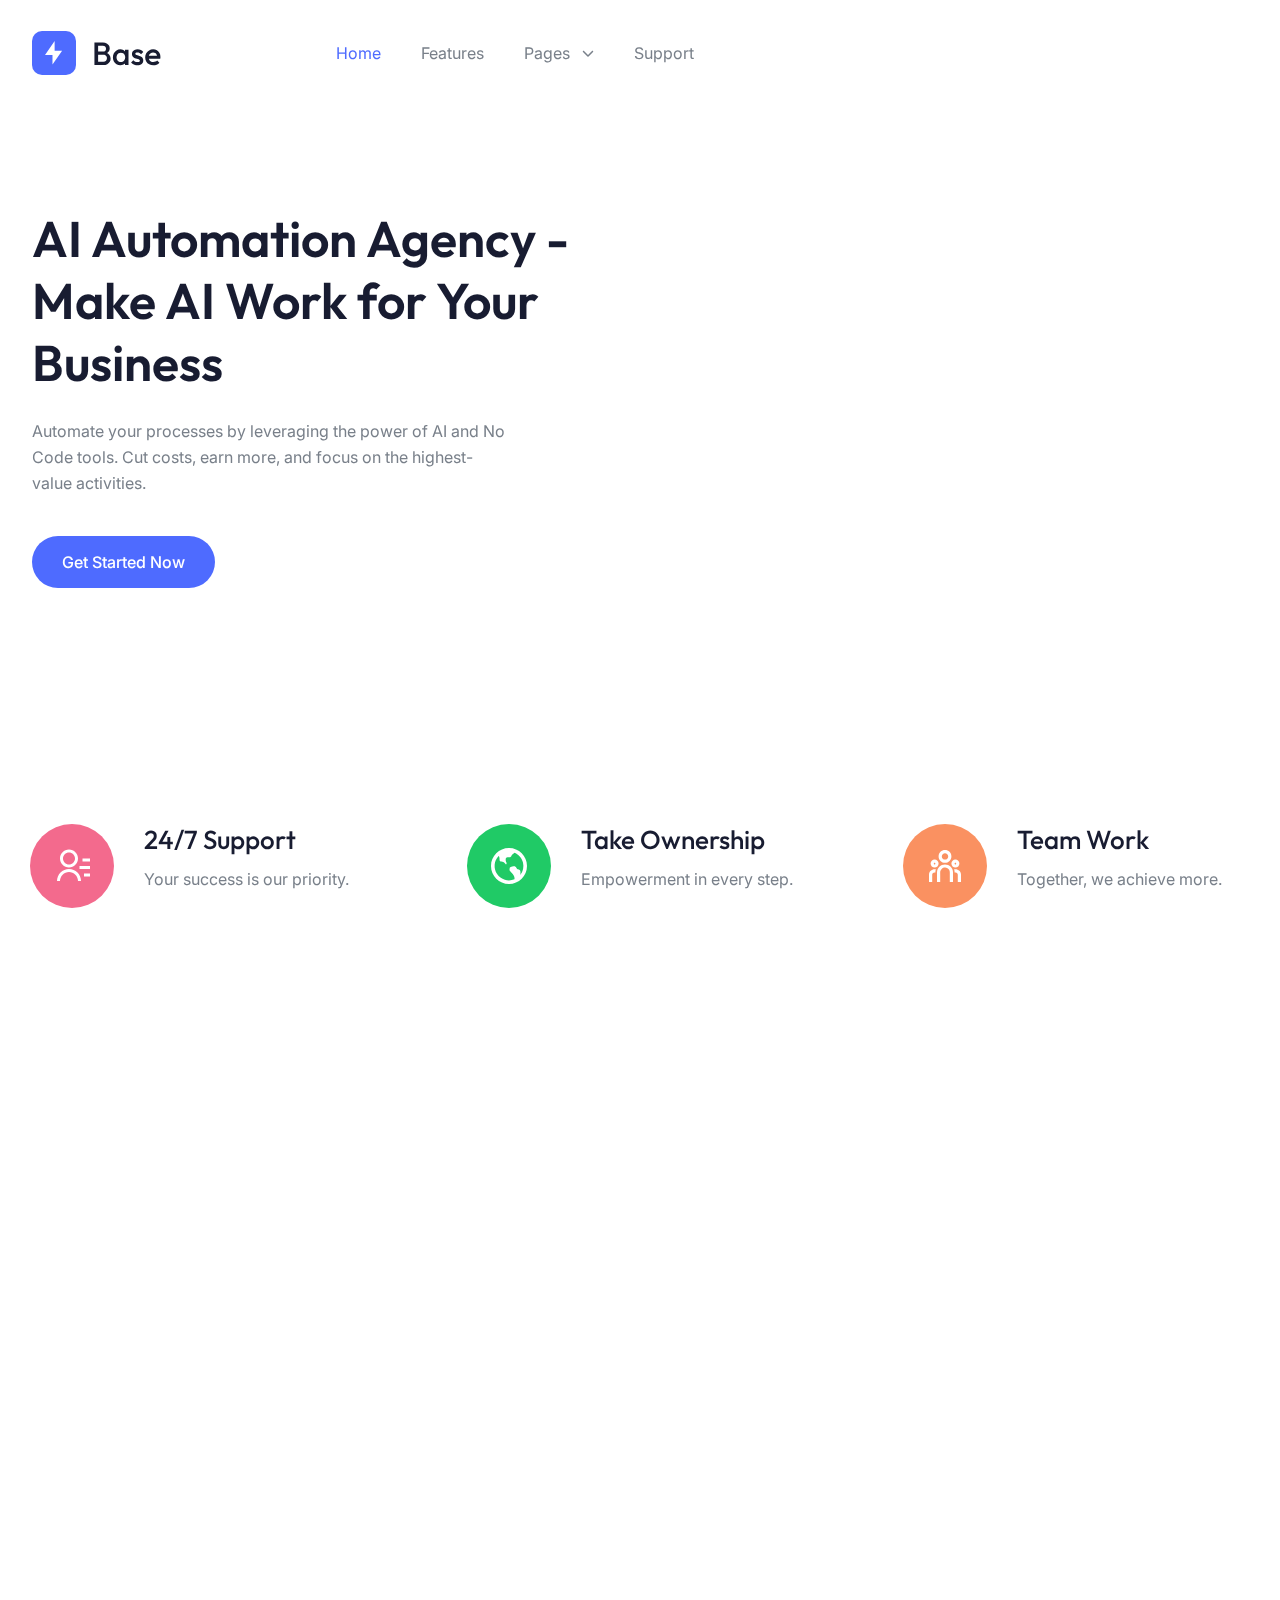
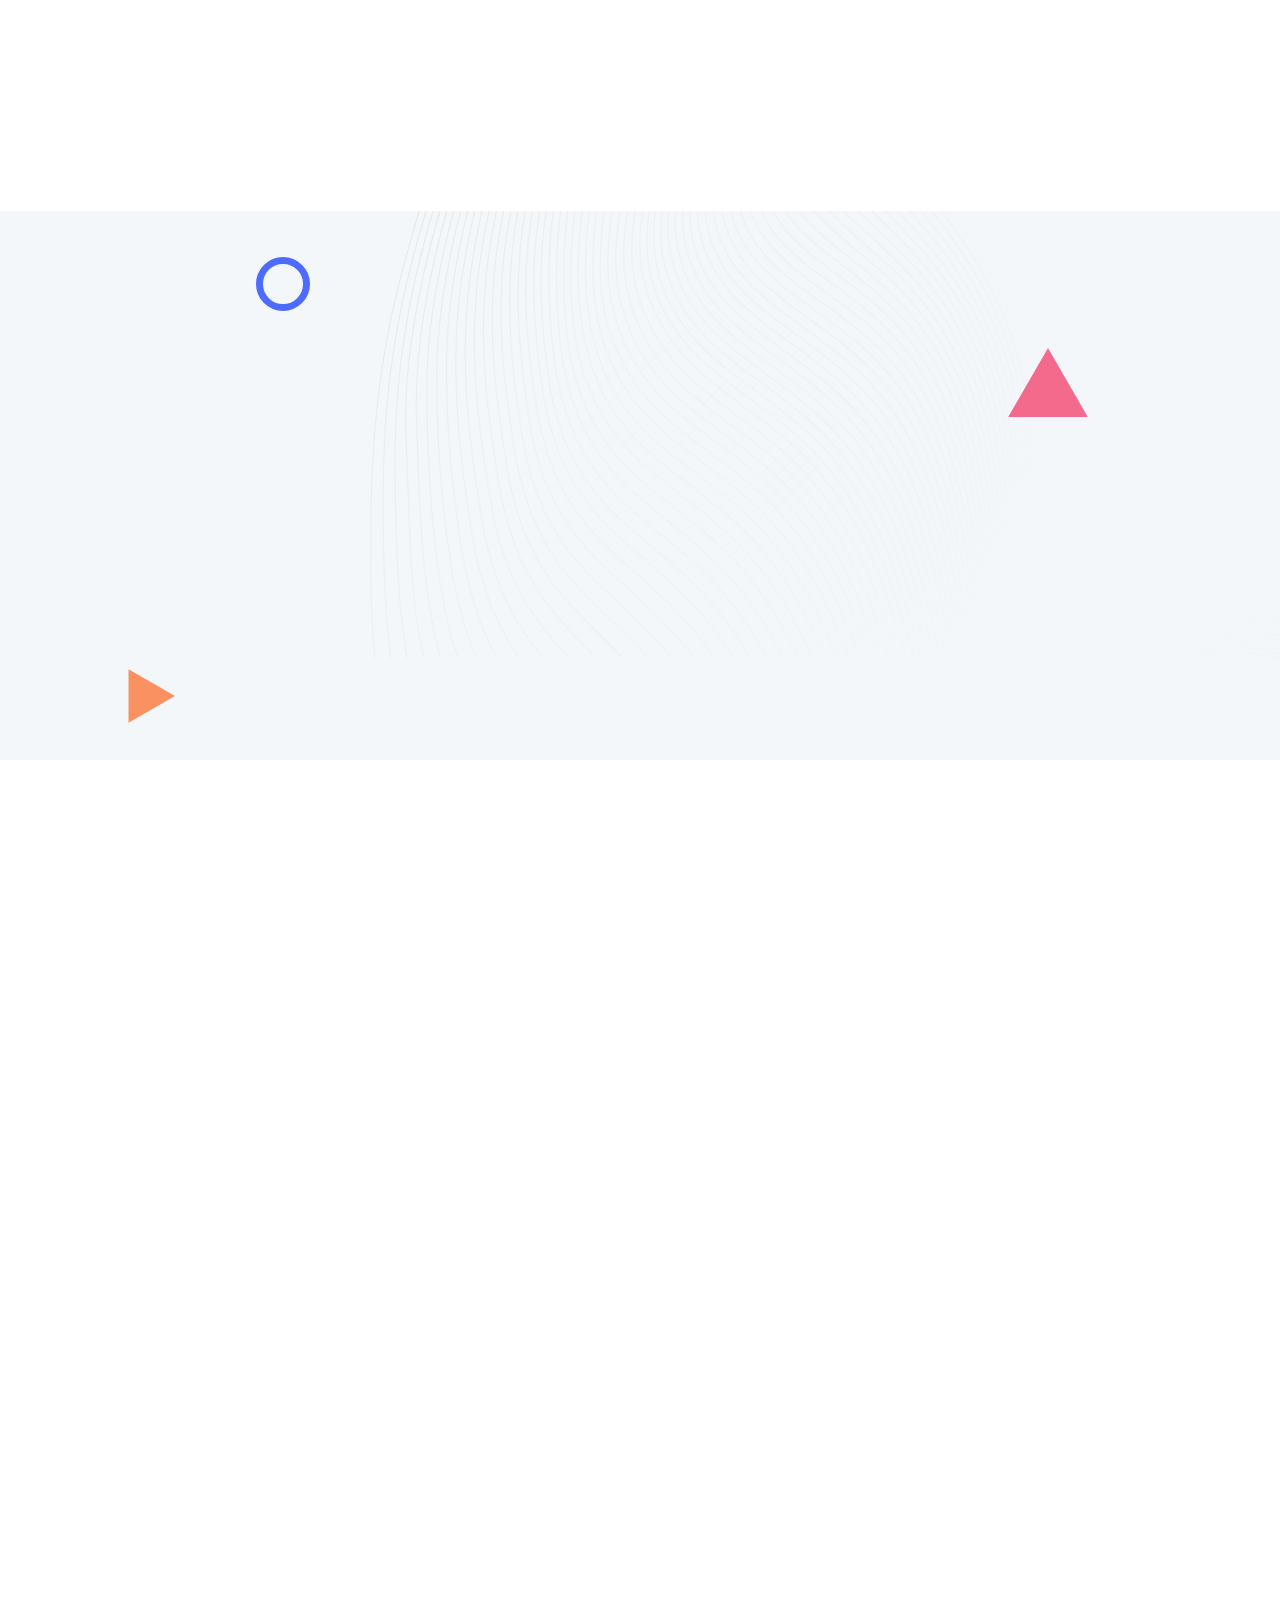
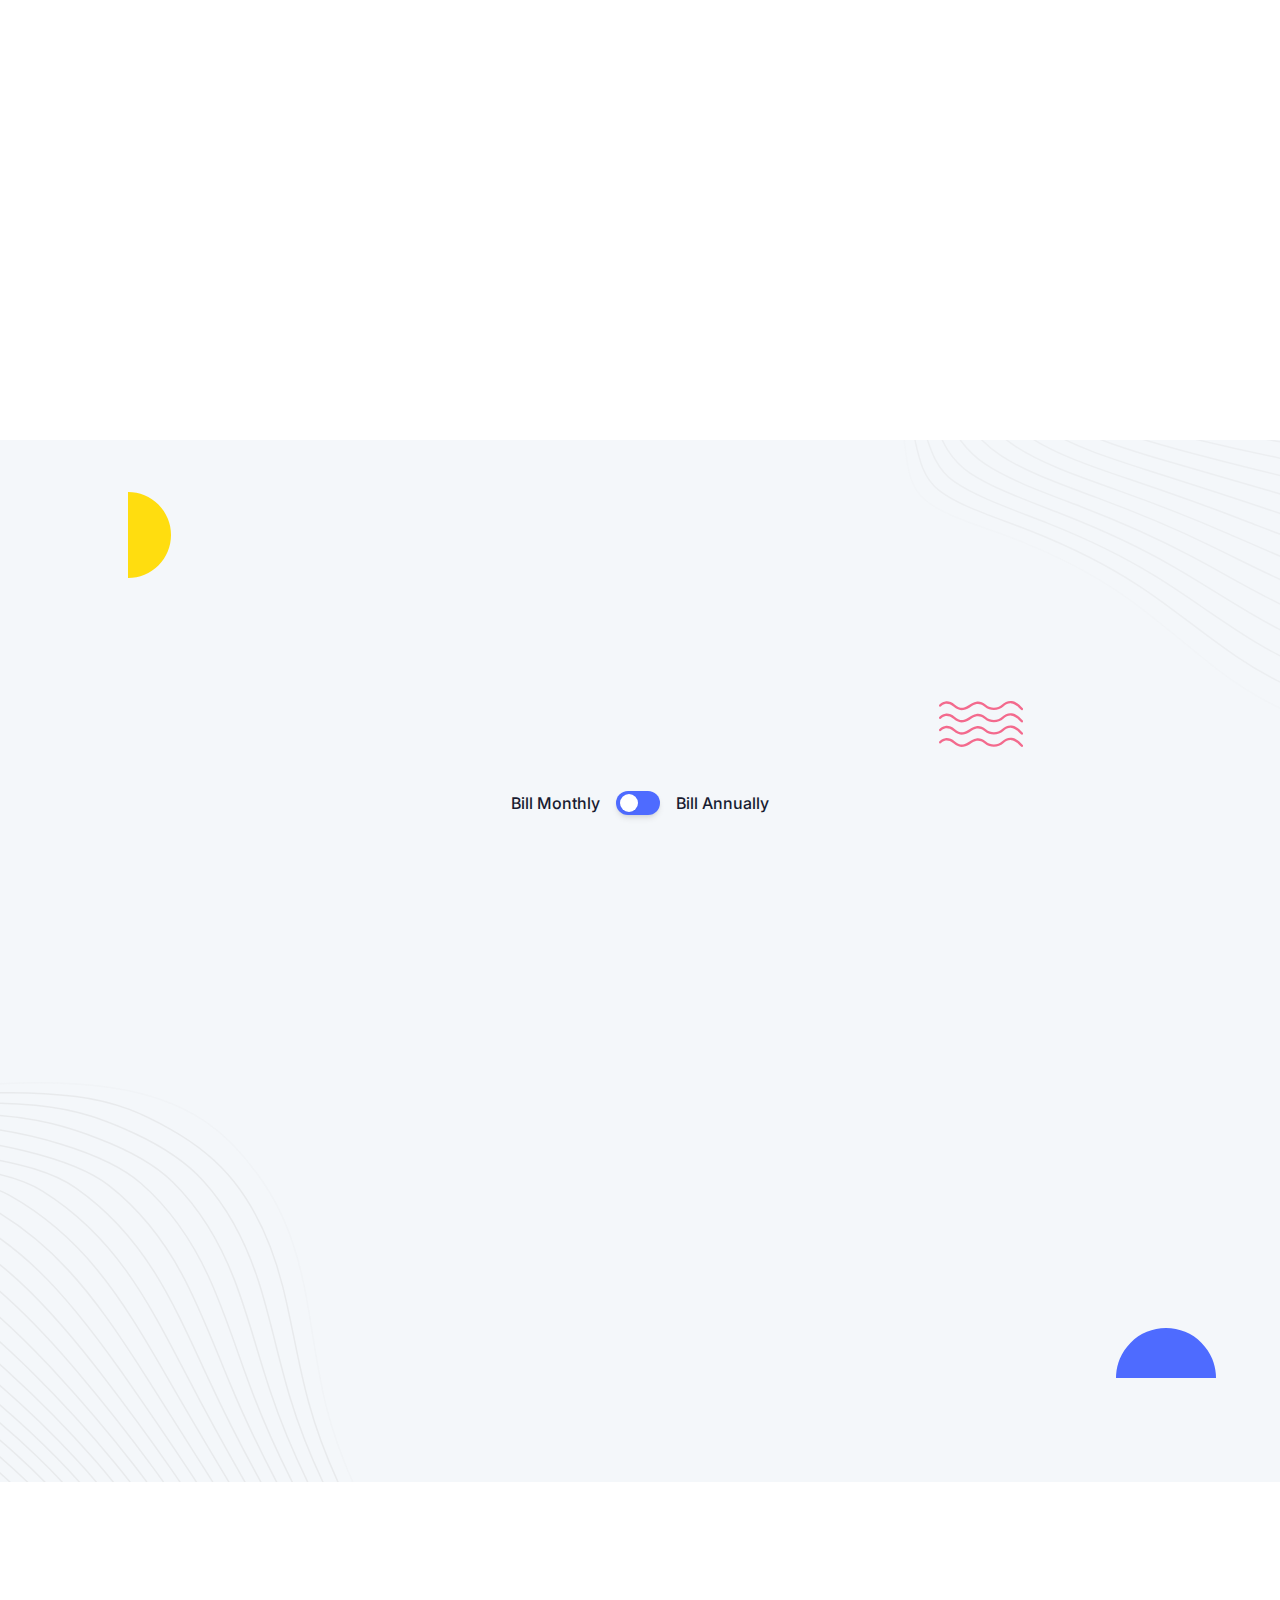
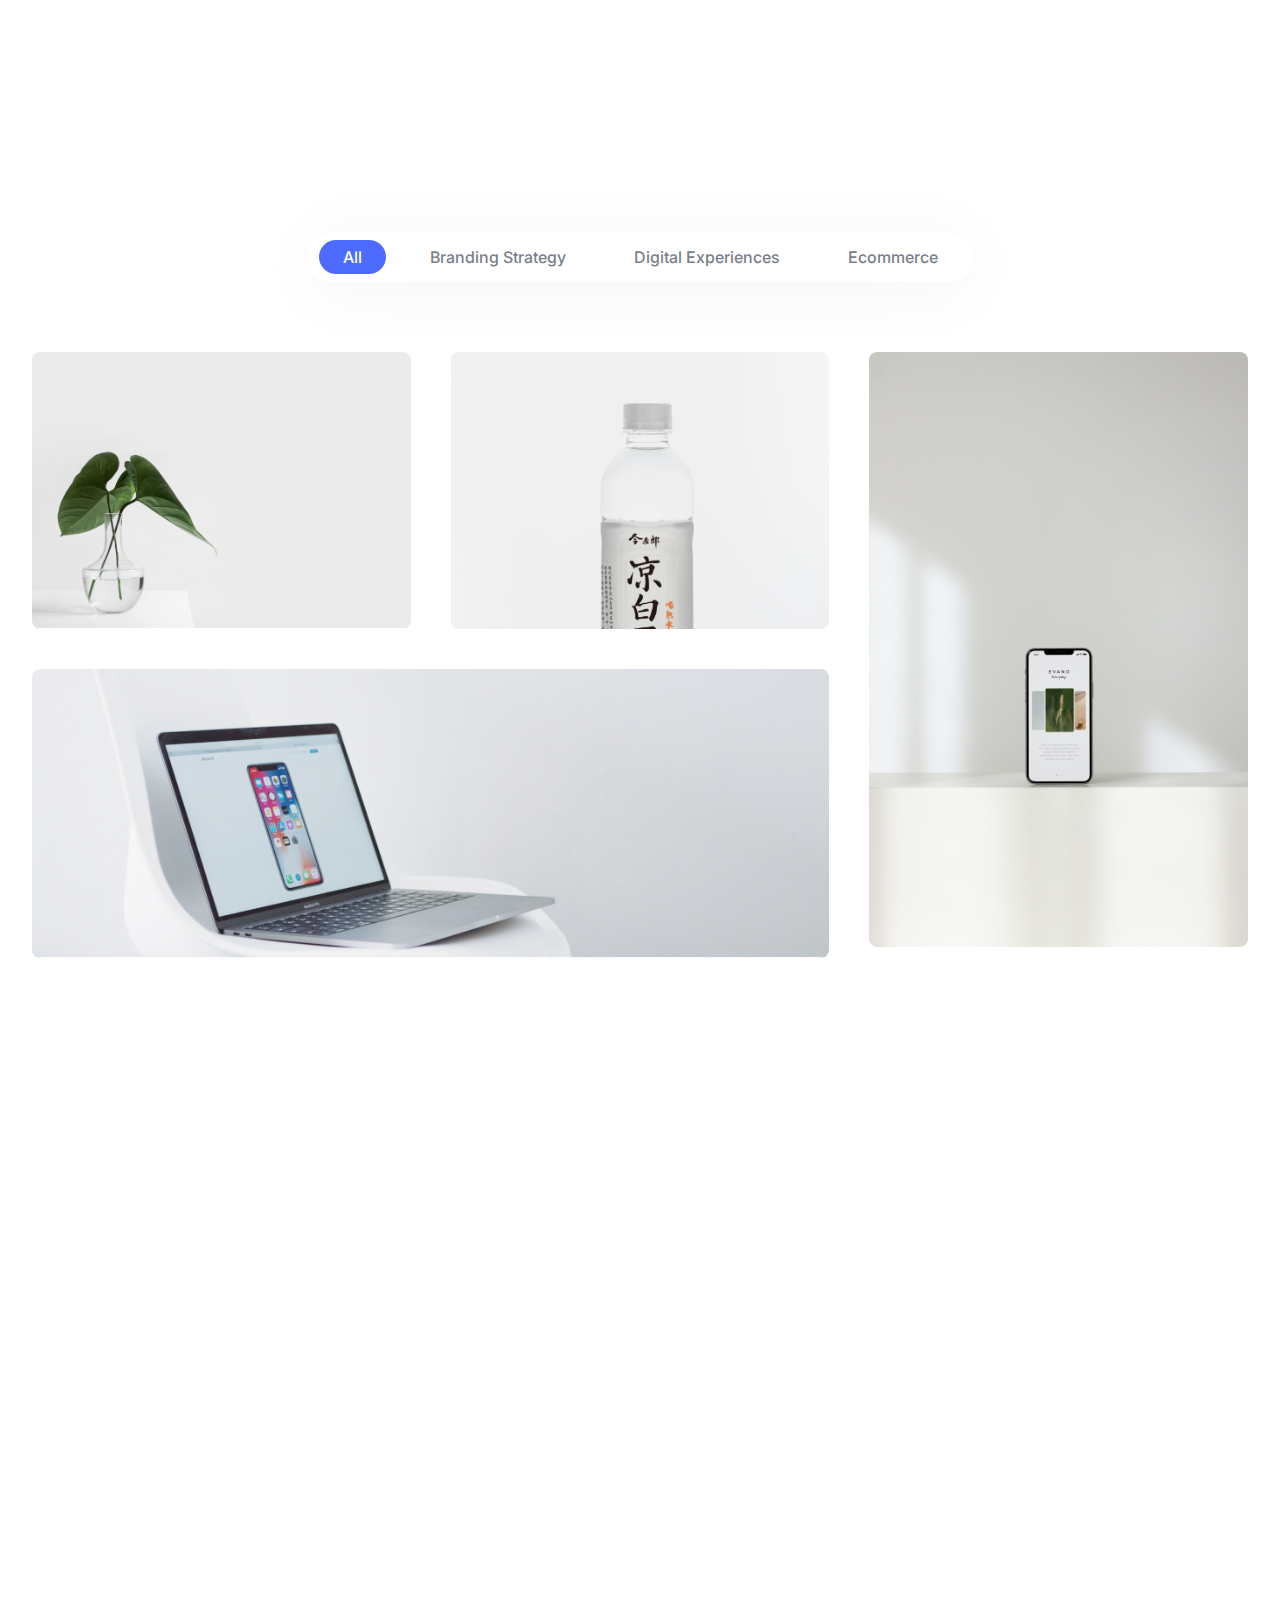
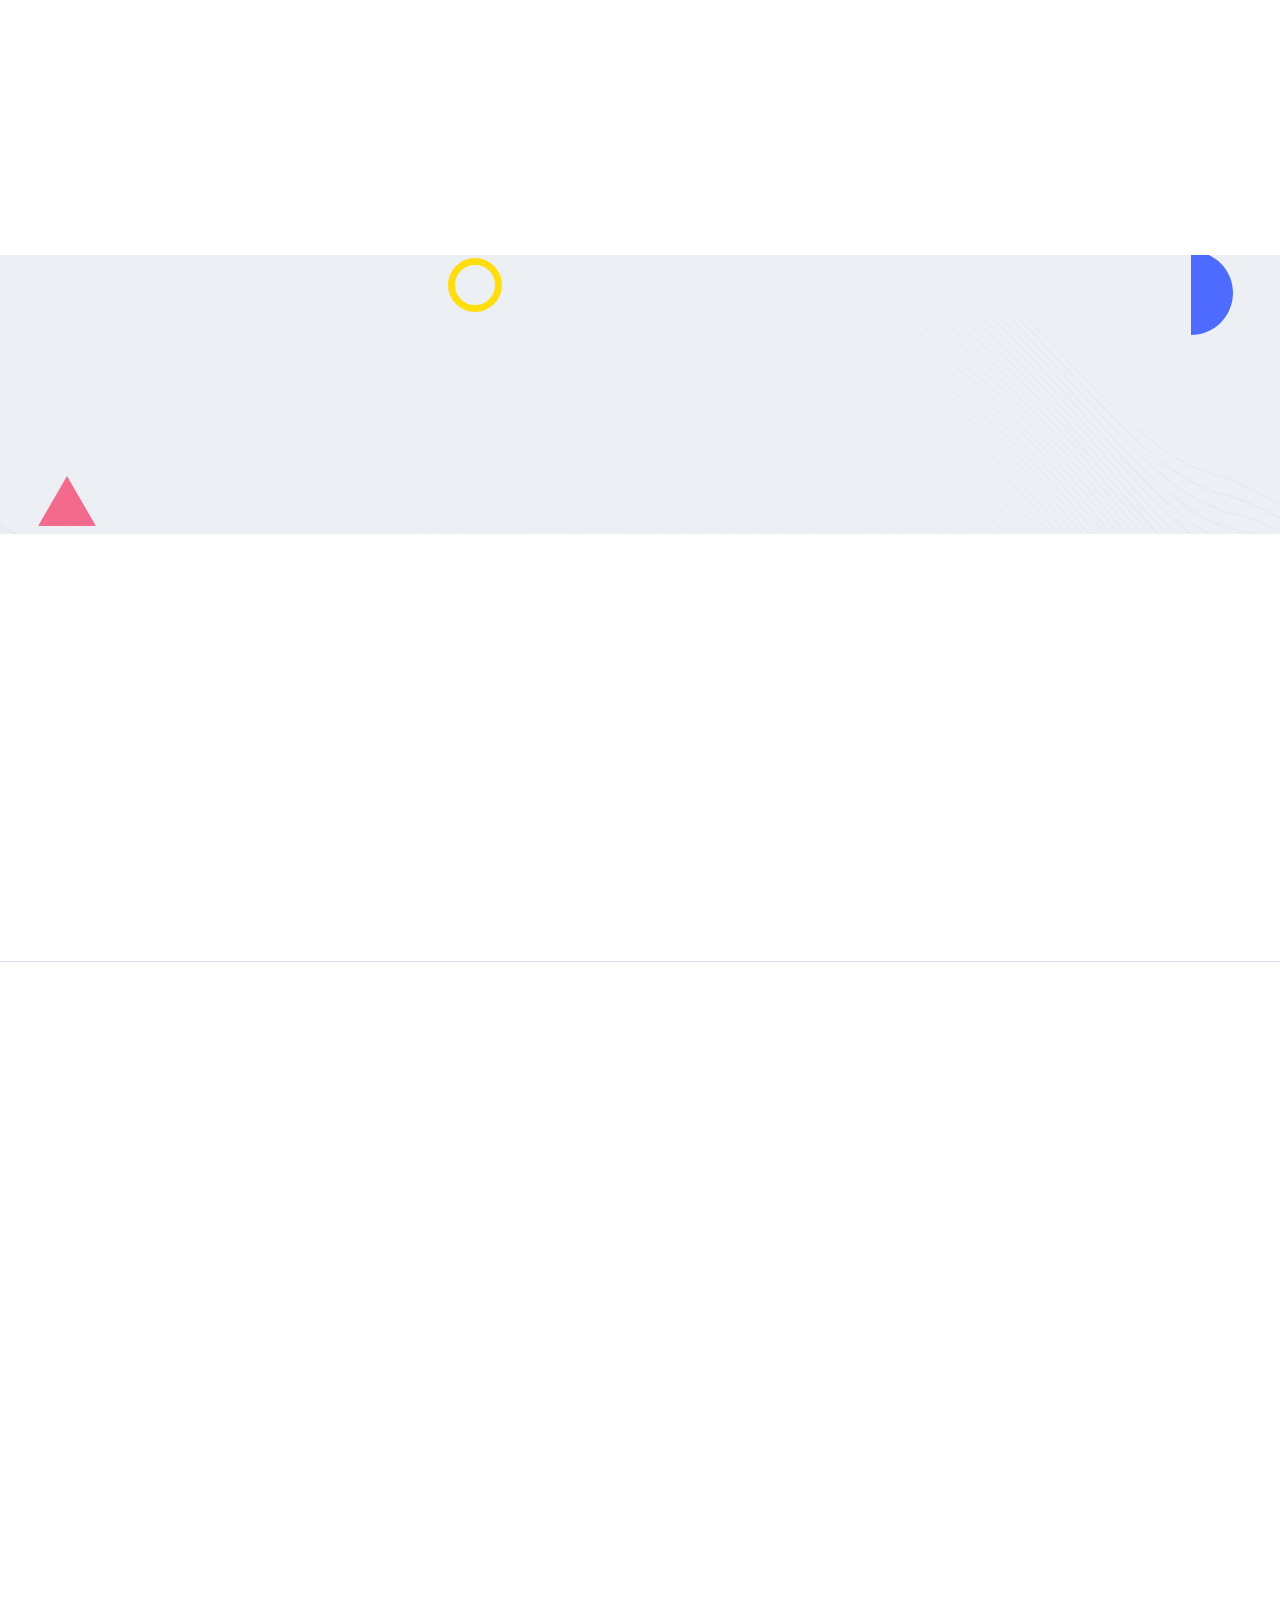
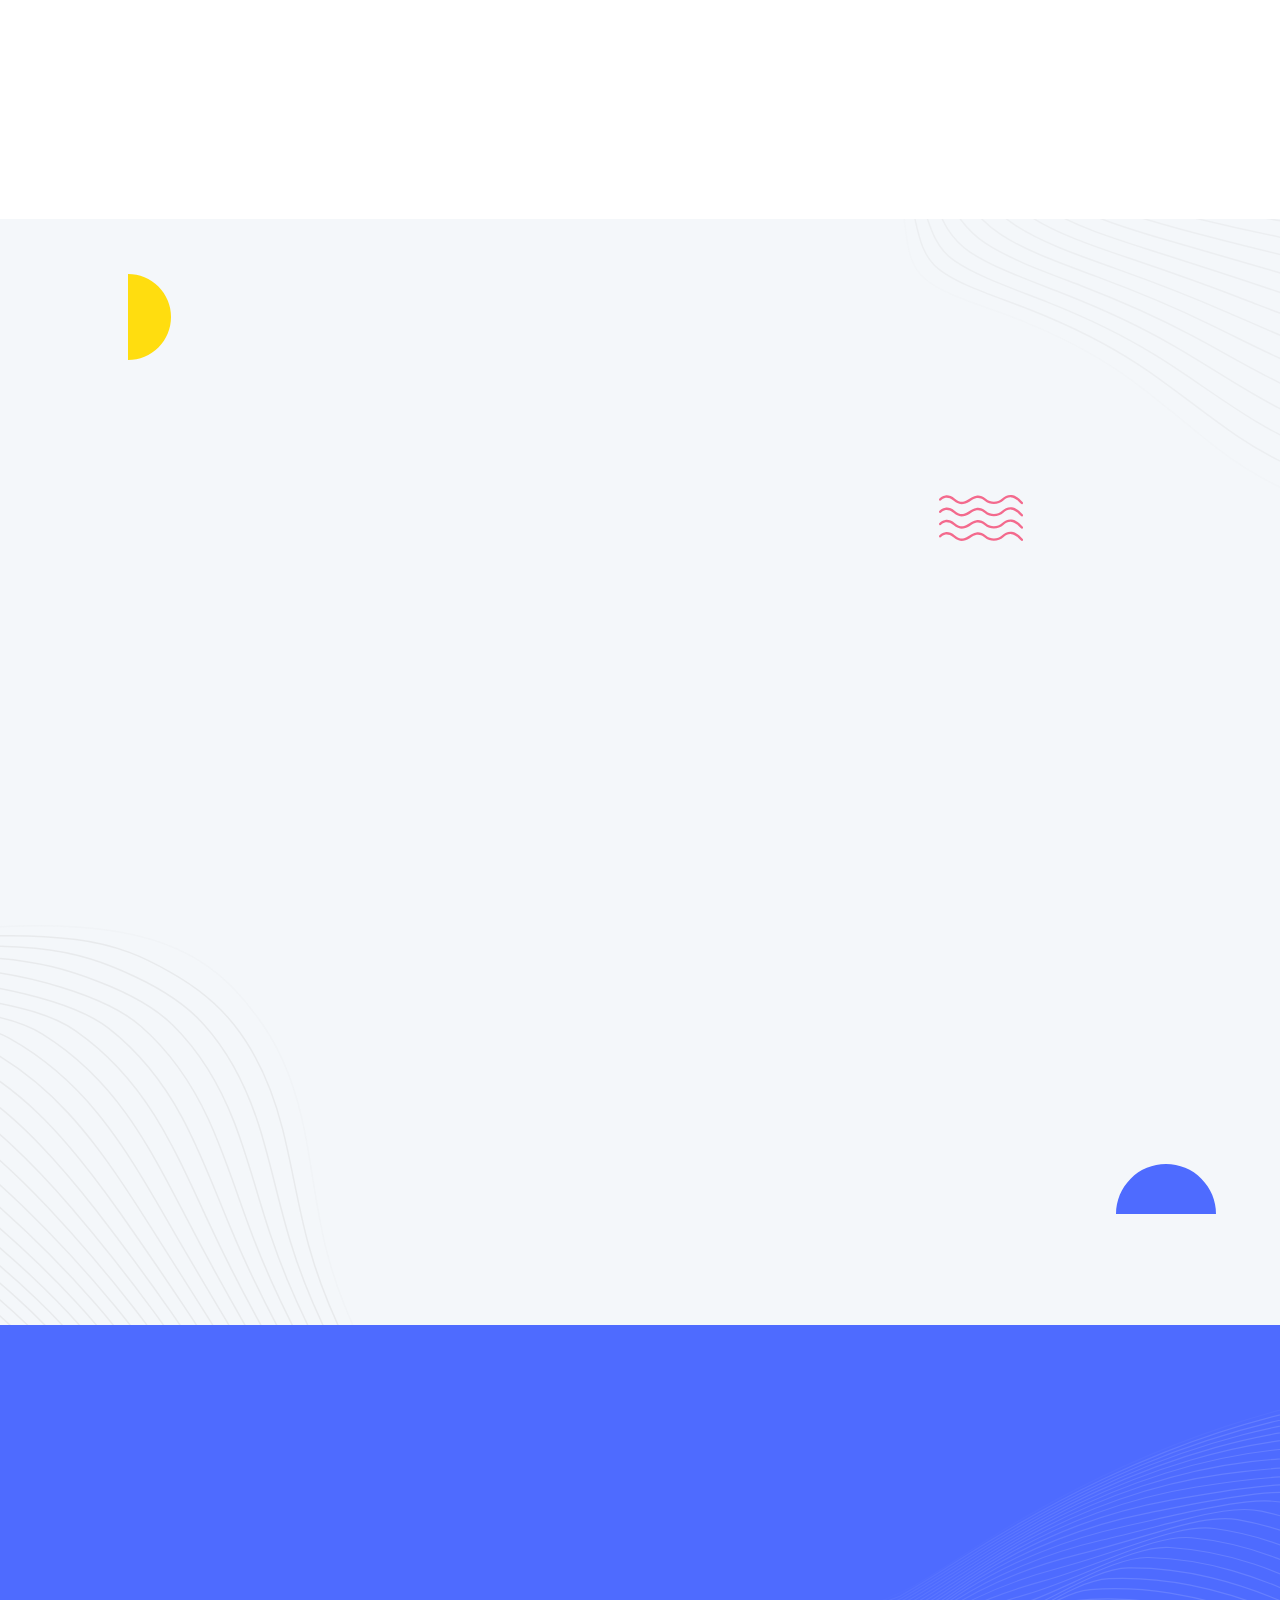
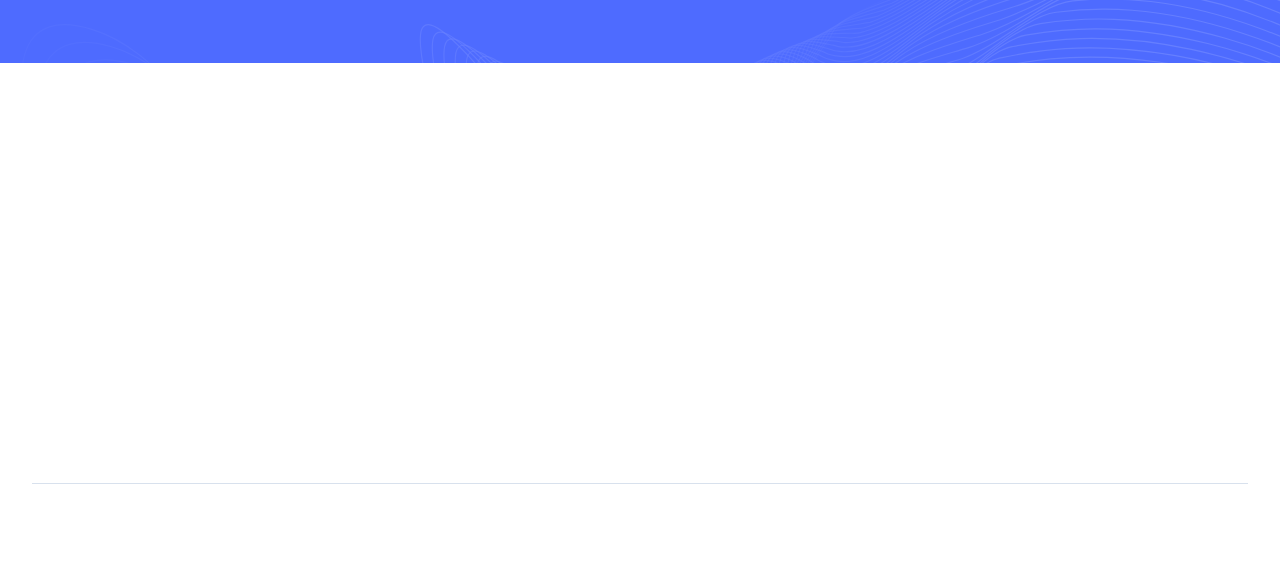
==== index.html @ 7300e6d7 "first commit" ====
<!DOCTYPE html>
<html lang="en">
  <head>
    <meta charset="UTF-8" />
    <meta http-equiv="X-UA-Compatible" content="IE=edge" />
    <meta name="viewport" content="width=device-width, initial-scale=1.0" />
    <title>Base - Tailwind CSS Startup Template</title>
  <link rel="icon" href="favicon.ico"><link href="style.css" rel="stylesheet"></head>
  <body
    x-data="{ page: 'home', 'darkMode': true, 'stickyMenu': false, 'navigationOpen': false, 'scrollTop': false }"
    x-init="
         darkMode = JSON.parse(localStorage.getItem('darkMode'));
         $watch('darkMode', value => localStorage.setItem('darkMode', JSON.stringify(value)))"
    :class="{'b eh': darkMode === true}"
  >
    <!-- ===== Header Start ===== -->
    <header
  class="g s r vd ya cj"
  :class="{ 'hh sm _k dj bl ll' : stickyMenu }"
  @scroll.window="stickyMenu = (window.pageYOffset > 20) ? true : false"
>
  <div class="bb ze ki xn 2xl:ud-px-0 oo wf yf i">
    <div class="vd to/4 tc wf yf">
      <a href="index.html">
        <img class="om" src="images/logo-light.svg" alt="Logo Light" />
        <img class="xc nm" src="images/logo-dark.svg" alt="Logo Dark" />
      </a>

      <!-- Hamburger Toggle BTN -->
      <button class="po rc" @click="navigationOpen = !navigationOpen">
        <span class="rc i pf re pd">
          <span class="du-block h q vd yc">
            <span class="rc i r s eh um tg te rd eb ml jl dl" :class="{ 'ue el': !navigationOpen }"></span>
            <span class="rc i r s eh um tg te rd eb ml jl fl" :class="{ 'ue qr': !navigationOpen }"></span>
            <span class="rc i r s eh um tg te rd eb ml jl gl" :class="{ 'ue hl': !navigationOpen }"></span>
          </span>
          <span class="du-block h q vd yc lf">
            <span class="rc eh um tg ml jl el h na r ve yc" :class="{ 'sd dl': !navigationOpen }"></span>
            <span class="rc eh um tg ml jl qr h s pa vd rd" :class="{ 'sd rr': !navigationOpen }"></span>
          </span>
        </span>
      </button>
      <!-- Hamburger Toggle BTN -->
    </div>

    <div
      class="vd wo/4 sd qo f ho oo wf yf"
      :class="{ 'd hh rm sr td ud qg ug jc yh': navigationOpen }"
    >
      <nav>
        <ul class="tc _o sf yo cg ep">
          <li><a href="index.html" class="xl" :class="{ 'mk': page === 'home' }">Home</a></li>
          <li><a href="index.html#features" class="xl">Features</a></li>
          <li class="c i" x-data="{ dropdown: false }">
            <a
              href="#"
              class="xl tc wf yf bg"
              @click.prevent="dropdown = !dropdown"
              :class="{ 'mk': page === 'blog-grid' || page === 'blog-single' || page === 'signin' || page === 'signup' || page === '404' }"
            >
              Pages

              <svg
              :class="{ 'wh': dropdown }"
              class="th mm we fd pf" xmlns="http://www.w3.org/2000/svg" viewBox="0 0 512 512">
                <path d="M233.4 406.6c12.5 12.5 32.8 12.5 45.3 0l192-192c12.5-12.5 12.5-32.8 0-45.3s-32.8-12.5-45.3 0L256 338.7 86.6 169.4c-12.5-12.5-32.8-12.5-45.3 0s-12.5 32.8 0 45.3l192 192z" />
              </svg>
            </a>

            <!-- Dropdown Start -->
            <ul class="a" :class="{ 'tc': dropdown }">
              <li><a href="blog-grid.html" class="xl" :class="{ 'mk': page === 'blog-grid' }">Blog Grid</a></li>
              <li><a href="blog-single.html" class="xl" :class="{ 'mk': page === 'blog-single' }">Blog Single</a></li>
              <li><a href="signin.html" class="xl" :class="{ 'mk': page === 'signin' }">Sign In</a></li>
              <li><a href="signup.html" class="xl" :class="{ 'mk': page === 'signup' }">Sign Up</a></li>
              <li><a href="404.html" class="xl" :class="{ 'mk': page === '404' }">404</a></li>
            </ul>
            <!-- Dropdown End -->
          </li>
          <li><a href="index.html#support" class="xl">Support</a></li>
        </ul>
      </nav>

      <div class="tc wf ig pb no">
        <div class="pc h io pa ra" :class="navigationOpen ? '!-ud-visible' : 'd'">
          <label class="rc ab i">
            <input type="checkbox" :value="darkMode" @change="darkMode = !darkMode" class="pf vd yc uk h r za ab" />
            <!-- Icon Sun -->
            <svg :class="{ 'wn' : page === 'home', 'xh' : page === 'home' && stickyMenu }" class="th om" width="25" height="25" viewBox="0 0 25 25" fill="none" xmlns="http://www.w3.org/2000/svg">
              <path d="M12.0908 18.6363C10.3549 18.6363 8.69 17.9467 7.46249 16.7192C6.23497 15.4916 5.54537 13.8268 5.54537 12.0908C5.54537 10.3549 6.23497 8.69 7.46249 7.46249C8.69 6.23497 10.3549 5.54537 12.0908 5.54537C13.8268 5.54537 15.4916 6.23497 16.7192 7.46249C17.9467 8.69 18.6363 10.3549 18.6363 12.0908C18.6363 13.8268 17.9467 15.4916 16.7192 16.7192C15.4916 17.9467 13.8268 18.6363 12.0908 18.6363ZM12.0908 16.4545C13.2481 16.4545 14.358 15.9947 15.1764 15.1764C15.9947 14.358 16.4545 13.2481 16.4545 12.0908C16.4545 10.9335 15.9947 9.8236 15.1764 9.00526C14.358 8.18692 13.2481 7.72718 12.0908 7.72718C10.9335 7.72718 9.8236 8.18692 9.00526 9.00526C8.18692 9.8236 7.72718 10.9335 7.72718 12.0908C7.72718 13.2481 8.18692 14.358 9.00526 15.1764C9.8236 15.9947 10.9335 16.4545 12.0908 16.4545ZM10.9999 0.0908203H13.1817V3.36355H10.9999V0.0908203ZM10.9999 20.8181H13.1817V24.0908H10.9999V20.8181ZM2.83446 4.377L4.377 2.83446L6.69082 5.14828L5.14828 6.69082L2.83446 4.37809V4.377ZM17.4908 19.0334L19.0334 17.4908L21.3472 19.8046L19.8046 21.3472L17.4908 19.0334ZM19.8046 2.83337L21.3472 4.377L19.0334 6.69082L17.4908 5.14828L19.8046 2.83446V2.83337ZM5.14828 17.4908L6.69082 19.0334L4.377 21.3472L2.83446 19.8046L5.14828 17.4908ZM24.0908 10.9999V13.1817H20.8181V10.9999H24.0908ZM3.36355 10.9999V13.1817H0.0908203V10.9999H3.36355Z" fill=""/>
            </svg>
            <!-- Icon Sun -->
            <img class="xc nm" src="images/icon-moon.svg" alt="Moon" />
          </label>
        </div>

        <a href="signin.html" :class="{ 'nk yl' : page === 'home', 'ok' : page === 'home' && stickyMenu }" class="ek pk xl">Sign In</a>
        <a href="signup.html" :class="{ 'hh/[0.15]' : page === 'home', 'sh' : page === 'home' && stickyMenu }" class="lk gh dk rg tc wf xf _l gi hi">Sign Up</a>
      </div>
    </div>
  </div>
</header>

    <!-- ===== Header End ===== -->

    <main>
      <!-- ===== Hero Start ===== -->
      <section class="gj do ir hj sp jr i pg">
        <!-- Hero Images -->
        <div class="xc fn zd/2 2xl:ud-w-187.5 bd 2xl:ud-h-171.5 h q r">
          <!-- <img src="images/shape-01.svg" alt="shape" class="xc 2xl:ud-block h t -ud-left-[10%] ua" />
          <img src="images/shape-02.svg" alt="shape" class="xc 2xl:ud-block h u p va" />
          <img src="images/shape-03.svg" alt="shape" class="xc 2xl:ud-block h v w va" />
          <img src="images/shape-04.svg" alt="shape" class="h q r" /> -->
          <!-- <img src="images/ai2.png" alt="Woman" class="h q r ua" style="margin-top:100px; margin-right:40px;" width="70%" /> -->
        </div>

        <!-- Hero Content -->
        <div class="bb ze ki xn 2xl:ud-px-0">
          <div class="tc _o">
            <div class="animate_left jn/2">
              <h1 class="fk vj zp or kk wm wb">AI Automation Agency - Make AI Work for Your Business</h1>
              <p class="fq">
                Automate your processes by leveraging the power of AI and No Code tools. Cut costs, earn more, and focus on the highest-value activities.
              </p>

              <div class="tc tf yo zf mb">
                <a href="/#features" class="ek jk lk gh gi hi rg ml il vc _d _l"
                  >Get Started Now</a
                >

                <!-- <span class="tc sf">
                  <a href="#" class="inline-block ek xj kk wm"> Call us (0123) 456 – 789 </a>
                  <span class="inline-block">For any question or concern</span>
                </span> -->
              </div>
            </div>
          </div>
        </div>
      </section>
      <!-- ===== Hero End ===== -->

      <!-- ===== Small Features Start ===== -->
      <section id="features">
        <div class="bb ze ki yn 2xl:ud-px-12.5">
          <div class="tc uf zo xf ap zf bp mq">
            <!-- Small Features Item -->
            <div class="animate_top kn to/3 tc cg oq">
              <div class="tc wf xf cf ae cd rg mh">
                <img src="images/icon-01.svg" alt="Icon" />
              </div>
              <div>
                <h4 class="ek yj go kk wm xb">24/7 Support</h4>
                <p>Your success is our priority.</p>
              </div>
            </div>

            <!-- Small Features Item -->
            <div class="animate_top kn to/3 tc cg oq">
              <div class="tc wf xf cf ae cd rg nh">
                <img src="images/icon-02.svg" alt="Icon" />
              </div>
              <div>
                <h4 class="ek yj go kk wm xb">Take Ownership</h4>
                <p>Empowerment in every step.</p>
              </div>
            </div>

            <!-- Small Features Item -->
            <div class="animate_top kn to/3 tc cg oq">
              <div class="tc wf xf cf ae cd rg oh">
                <img src="images/icon-03.svg" alt="Icon" />
              </div>
              <div>
                <h4 class="ek yj go kk wm xb">Team Work</h4>
                <p>Together, we achieve more.</p>
              </div>
            </div>
          </div>
        </div>
      </section>
      <!-- ===== Small Features End ===== -->

      <!-- ===== About Start ===== -->
      <section class="ji gp uq 2xl:ud-py-35 pg">
        <div class="bb ze ki xn wq">
          <div class="tc wf gg qq">
            <!-- About Images -->
            <div class="animate_left xc gn gg jn/2 i">
              <div>
                <img src="images/shape-05.svg" alt="Shape" class="h -ud-left-5 x" />
                <img src="images/about-01.png" alt="About" class="ib" />
                <img src="images/about-02.png" alt="About" />
              </div>
              <div>
                <img src="images/shape-06.svg" alt="Shape" />
                <img src="images/about-03.png" alt="About" class="ob gb" />
                <img src="images/shape-07.svg" alt="Shape" class="bb" />
              </div>
            </div>

            <!-- About Content -->
            <div class="animate_right jn/2">
              <h4 class="ek yj mk gb">Why Choose Us</h4>
              <h2 class="fk vj zp pr kk wm qb">We Make Our customers happy by giving Best services.</h2>
              <p class="uo">It is a long established fact that a reader will be distracted by the readable content of a page when looking at its layout. The point of using Lorem Ipsum.</p>

              <a href="https://www.youtube.com/watch?v=xcJtL7QggTI" data-fslightbox class="vc wf hg mb">
                <span class="tc wf xf be dd rg i gh ua">
                  <span class="nf h vc yc vd rg gh qk -ud-z-1"></span>
                  <img src="images/icon-play.svg" alt="Play" />
                </span>
                <span class="kk">SEE HOW WE WORK</span>
              </a>
            </div>
          </div>
        </div>
      </section>
      <!-- ===== About End ===== -->

      <!-- ===== Team Start ===== -->
      <section class="i pg ji gp uq">
        <!-- Bg Shapes -->
        <span class="rc h s r vd fd/5 fh rm"></span>
        <img src="images/shape-08.svg" alt="Shape Bg" class="h q r" />
        <img src="images/shape-09.svg" alt="Shape" class="of h y z/2" />
        <img src="images/shape-10.svg" alt="Shape" class="h _ aa" />
        <img src="images/shape-11.svg" alt="Shape" class="of h m ba" />

        <!-- Section Title Start -->
        <div
          x-data="{ sectionTitle: `Meet With Our Creative Dedicated Team`, sectionTitleText: `Lorem ipsum dolor sit amet, consectetur adipiscing elit. In convallis tortor eros. Donec vitae tortor lacus. Phasellus aliquam ante in maximus.`}"
        >
          <div class="animate_top bb ze rj ki xn vq">
    <h2
            x-text="sectionTitle"
            class="fk vj pr kk wm on/5 gq/2 bb _b"
    >
    </h2>
    <p class="bb on/5 wo/5 hq" x-text="sectionTitleText"></p>
</div>


        </div>
        <!-- Section Title End -->

        <div class="bb ze i va ki xn xq jb jo">
          <div class="wc qf pn xo gg cp">
            <!-- Team Item -->
            <div class="animate_top rj">
              <div class="c i pg z-1">
                <img class="vd" src="images/team-01.png" alt="Team" />

                <div class="ef im nl il">
                  <span class="h -ud-left-5 -ud-bottom-21 rc de gd gh if wa"></span>
                  <span class="h s p rc vd hd mh va"></span>
                  <div class="h s p vd ij jj xa">
                    <ul class="tc xf wf gg">
                      <li>
                        <a href="#">
                          <svg class="uh vl ml il" width="10" height="18" viewBox="0 0 10 18" fill="none" xmlns="http://www.w3.org/2000/svg">
                          <path d="M6.66634 10.25H8.74968L9.58301 6.91669H6.66634V5.25002C6.66634 4.39169 6.66634 3.58335 8.33301 3.58335H9.58301V0.783354C9.31134 0.74752 8.28551 0.666687 7.20218 0.666687C4.93968 0.666687 3.33301 2.04752 3.33301 4.58335V6.91669H0.833008V10.25H3.33301V17.3334H6.66634V10.25Z" fill=""/>
                          </svg>
                        </a>
                      </li>
                      <li>
                        <a href="#">
                          <svg class="uh vl ml il" width="18" height="14" viewBox="0 0 18 14" fill="none" xmlns="http://www.w3.org/2000/svg">
                          <path d="M17.4683 1.71333C16.8321 1.99475 16.1574 2.17956 15.4666 2.26167C16.1947 1.82619 16.7397 1.14085 16.9999 0.333333C16.3166 0.74 15.5674 1.025 14.7866 1.17917C14.2621 0.617982 13.5669 0.245803 12.809 0.120487C12.0512 -0.00482822 11.2732 0.123742 10.596 0.486211C9.91875 0.848679 9.38024 1.42474 9.06418 2.12483C8.74812 2.82492 8.67221 3.60982 8.84825 4.3575C7.46251 4.28805 6.10686 3.92794 4.86933 3.30055C3.63179 2.67317 2.54003 1.79254 1.66492 0.715833C1.35516 1.24788 1.19238 1.85269 1.19326 2.46833C1.19326 3.67667 1.80826 4.74417 2.74326 5.36917C2.18993 5.35175 1.64878 5.20232 1.16492 4.93333V4.97667C1.16509 5.78142 1.44356 6.56135 1.95313 7.18422C2.46269 7.80709 3.17199 8.23456 3.96075 8.39417C3.4471 8.53337 2.90851 8.55388 2.38576 8.45417C2.60814 9.14686 3.04159 9.75267 3.62541 10.1868C4.20924 10.6209 4.9142 10.8615 5.64159 10.875C4.91866 11.4428 4.0909 11.8625 3.20566 12.1101C2.32041 12.3578 1.39503 12.4285 0.482422 12.3183C2.0755 13.3429 3.93 13.8868 5.82409 13.885C12.2349 13.885 15.7408 8.57417 15.7408 3.96833C15.7408 3.81833 15.7366 3.66667 15.7299 3.51833C16.4123 3.02514 17.0013 2.41418 17.4691 1.71417L17.4683 1.71333Z" fill=""/>
                          </svg>
                        </a>
                      </li>
                      <li>
                        <a href="#">
                          <svg class="uh vl ml il" width="17" height="16" viewBox="0 0 17 16" fill="none" xmlns="http://www.w3.org/2000/svg">
                          <path d="M3.78353 2.16665C3.78331 2.60867 3.6075 3.03251 3.29478 3.34491C2.98207 3.65732 2.55806 3.8327 2.11603 3.83248C1.674 3.83226 1.25017 3.65645 0.937761 3.34373C0.625357 3.03102 0.449975 2.60701 0.450196 2.16498C0.450417 1.72295 0.626223 1.29912 0.93894 0.986712C1.25166 0.674307 1.67567 0.498925 2.1177 0.499146C2.55972 0.499367 2.98356 0.675173 3.29596 0.98789C3.60837 1.30061 3.78375 1.72462 3.78353 2.16665V2.16665ZM3.83353 5.06665H0.500195V15.5H3.83353V5.06665ZM9.1002 5.06665H5.78353V15.5H9.06686V10.025C9.06686 6.97498 13.0419 6.69165 13.0419 10.025V15.5H16.3335V8.89165C16.3335 3.74998 10.4502 3.94165 9.06686 6.46665L9.1002 5.06665V5.06665Z" fill=""/>
                          </svg>
                        </a>
                      </li>
                    </ul>
                  </div>
                </div>
              </div>

              <h4 class="yj go kk wm ob zb">Olivia Andrium</h4>
              <p>Product Manager</p>
            </div>

            <!-- Team Item -->
            <div class="animate_top rj">
              <div class="c i pg z-1">
                <img class="vd" src="images/team-02.png" alt="Team" />

                <div class="ef im nl il">
                  <span class="h -ud-left-5 -ud-bottom-21 rc de gd gh if wa"></span>
                  <span class="h s p rc vd hd mh va"></span>
                  <div class="h s p vd ij jj xa">
                    <ul class="tc xf wf gg">
                      <li>
                        <a href="#">
                          <svg class="uh vl ml il" width="10" height="18" viewBox="0 0 10 18" fill="none" xmlns="http://www.w3.org/2000/svg">
                          <path d="M6.66634 10.25H8.74968L9.58301 6.91669H6.66634V5.25002C6.66634 4.39169 6.66634 3.58335 8.33301 3.58335H9.58301V0.783354C9.31134 0.74752 8.28551 0.666687 7.20218 0.666687C4.93968 0.666687 3.33301 2.04752 3.33301 4.58335V6.91669H0.833008V10.25H3.33301V17.3334H6.66634V10.25Z" fill=""/>
                          </svg>
                        </a>
                      </li>
                      <li>
                        <a href="#">
                          <svg class="uh vl ml il" width="18" height="14" viewBox="0 0 18 14" fill="none" xmlns="http://www.w3.org/2000/svg">
                          <path d="M17.4683 1.71333C16.8321 1.99475 16.1574 2.17956 15.4666 2.26167C16.1947 1.82619 16.7397 1.14085 16.9999 0.333333C16.3166 0.74 15.5674 1.025 14.7866 1.17917C14.2621 0.617982 13.5669 0.245803 12.809 0.120487C12.0512 -0.00482822 11.2732 0.123742 10.596 0.486211C9.91875 0.848679 9.38024 1.42474 9.06418 2.12483C8.74812 2.82492 8.67221 3.60982 8.84825 4.3575C7.46251 4.28805 6.10686 3.92794 4.86933 3.30055C3.63179 2.67317 2.54003 1.79254 1.66492 0.715833C1.35516 1.24788 1.19238 1.85269 1.19326 2.46833C1.19326 3.67667 1.80826 4.74417 2.74326 5.36917C2.18993 5.35175 1.64878 5.20232 1.16492 4.93333V4.97667C1.16509 5.78142 1.44356 6.56135 1.95313 7.18422C2.46269 7.80709 3.17199 8.23456 3.96075 8.39417C3.4471 8.53337 2.90851 8.55388 2.38576 8.45417C2.60814 9.14686 3.04159 9.75267 3.62541 10.1868C4.20924 10.6209 4.9142 10.8615 5.64159 10.875C4.91866 11.4428 4.0909 11.8625 3.20566 12.1101C2.32041 12.3578 1.39503 12.4285 0.482422 12.3183C2.0755 13.3429 3.93 13.8868 5.82409 13.885C12.2349 13.885 15.7408 8.57417 15.7408 3.96833C15.7408 3.81833 15.7366 3.66667 15.7299 3.51833C16.4123 3.02514 17.0013 2.41418 17.4691 1.71417L17.4683 1.71333Z" fill=""/>
                          </svg>
                        </a>
                      </li>
                      <li>
                        <a href="#">
                          <svg class="uh vl ml il" width="17" height="16" viewBox="0 0 17 16" fill="none" xmlns="http://www.w3.org/2000/svg">
                          <path d="M3.78353 2.16665C3.78331 2.60867 3.6075 3.03251 3.29478 3.34491C2.98207 3.65732 2.55806 3.8327 2.11603 3.83248C1.674 3.83226 1.25017 3.65645 0.937761 3.34373C0.625357 3.03102 0.449975 2.60701 0.450196 2.16498C0.450417 1.72295 0.626223 1.29912 0.93894 0.986712C1.25166 0.674307 1.67567 0.498925 2.1177 0.499146C2.55972 0.499367 2.98356 0.675173 3.29596 0.98789C3.60837 1.30061 3.78375 1.72462 3.78353 2.16665V2.16665ZM3.83353 5.06665H0.500195V15.5H3.83353V5.06665ZM9.1002 5.06665H5.78353V15.5H9.06686V10.025C9.06686 6.97498 13.0419 6.69165 13.0419 10.025V15.5H16.3335V8.89165C16.3335 3.74998 10.4502 3.94165 9.06686 6.46665L9.1002 5.06665V5.06665Z" fill=""/>
                          </svg>
                        </a>
                      </li>
                    </ul>
                  </div>
                </div>
              </div>

              <h4 class="yj go kk wm ob zb">Jemse Kemorun</h4>
              <p>Product Designer</p>
            </div>

            <!-- Team Item -->
            <div class="animate_top rj">
              <div class="c i pg z-1">
                <img class="vd" src="images/team-03.png" alt="Team" />

                <div class="ef im nl il">
                  <span class="h -ud-left-5 -ud-bottom-21 rc de gd gh if wa"></span>
                  <span class="h s p rc vd hd mh va"></span>
                  <div class="h s p vd ij jj xa">
                    <ul class="tc xf wf gg">
                      <li>
                        <a href="#">
                          <svg class="uh vl ml il" width="10" height="18" viewBox="0 0 10 18" fill="none" xmlns="http://www.w3.org/2000/svg">
                          <path d="M6.66634 10.25H8.74968L9.58301 6.91669H6.66634V5.25002C6.66634 4.39169 6.66634 3.58335 8.33301 3.58335H9.58301V0.783354C9.31134 0.74752 8.28551 0.666687 7.20218 0.666687C4.93968 0.666687 3.33301 2.04752 3.33301 4.58335V6.91669H0.833008V10.25H3.33301V17.3334H6.66634V10.25Z" fill=""/>
                          </svg>
                        </a>
                      </li>
                      <li>
                        <a href="#">
                          <svg class="uh vl ml il" width="18" height="14" viewBox="0 0 18 14" fill="none" xmlns="http://www.w3.org/2000/svg">
                          <path d="M17.4683 1.71333C16.8321 1.99475 16.1574 2.17956 15.4666 2.26167C16.1947 1.82619 16.7397 1.14085 16.9999 0.333333C16.3166 0.74 15.5674 1.025 14.7866 1.17917C14.2621 0.617982 13.5669 0.245803 12.809 0.120487C12.0512 -0.00482822 11.2732 0.123742 10.596 0.486211C9.91875 0.848679 9.38024 1.42474 9.06418 2.12483C8.74812 2.82492 8.67221 3.60982 8.84825 4.3575C7.46251 4.28805 6.10686 3.92794 4.86933 3.30055C3.63179 2.67317 2.54003 1.79254 1.66492 0.715833C1.35516 1.24788 1.19238 1.85269 1.19326 2.46833C1.19326 3.67667 1.80826 4.74417 2.74326 5.36917C2.18993 5.35175 1.64878 5.20232 1.16492 4.93333V4.97667C1.16509 5.78142 1.44356 6.56135 1.95313 7.18422C2.46269 7.80709 3.17199 8.23456 3.96075 8.39417C3.4471 8.53337 2.90851 8.55388 2.38576 8.45417C2.60814 9.14686 3.04159 9.75267 3.62541 10.1868C4.20924 10.6209 4.9142 10.8615 5.64159 10.875C4.91866 11.4428 4.0909 11.8625 3.20566 12.1101C2.32041 12.3578 1.39503 12.4285 0.482422 12.3183C2.0755 13.3429 3.93 13.8868 5.82409 13.885C12.2349 13.885 15.7408 8.57417 15.7408 3.96833C15.7408 3.81833 15.7366 3.66667 15.7299 3.51833C16.4123 3.02514 17.0013 2.41418 17.4691 1.71417L17.4683 1.71333Z" fill=""/>
                          </svg>
                        </a>
                      </li>
                      <li>
                        <a href="#">
                          <svg class="uh vl ml il" width="17" height="16" viewBox="0 0 17 16" fill="none" xmlns="http://www.w3.org/2000/svg">
                          <path d="M3.78353 2.16665C3.78331 2.60867 3.6075 3.03251 3.29478 3.34491C2.98207 3.65732 2.55806 3.8327 2.11603 3.83248C1.674 3.83226 1.25017 3.65645 0.937761 3.34373C0.625357 3.03102 0.449975 2.60701 0.450196 2.16498C0.450417 1.72295 0.626223 1.29912 0.93894 0.986712C1.25166 0.674307 1.67567 0.498925 2.1177 0.499146C2.55972 0.499367 2.98356 0.675173 3.29596 0.98789C3.60837 1.30061 3.78375 1.72462 3.78353 2.16665V2.16665ZM3.83353 5.06665H0.500195V15.5H3.83353V5.06665ZM9.1002 5.06665H5.78353V15.5H9.06686V10.025C9.06686 6.97498 13.0419 6.69165 13.0419 10.025V15.5H16.3335V8.89165C16.3335 3.74998 10.4502 3.94165 9.06686 6.46665L9.1002 5.06665V5.06665Z" fill=""/>
                          </svg>
                        </a>
                      </li>
                    </ul>
                  </div>
                </div>
              </div>

              <h4 class="yj go kk wm ob zb">Avi Pestarica</h4>
              <p>Web Designer</p>
            </div>
          </div>
        </div>
      </section>
      <!-- ===== Team End ===== -->

      <!-- ===== Services Start ===== -->
      <section class="lj tp kr">
        <!-- Section Title Start -->
        <div
          x-data="{ sectionTitle: `We Offer The Best Quality Service for You`, sectionTitleText: `Lorem ipsum dolor sit amet, consectetur adipiscing elit. In convallis tortor eros. Donec vitae tortor lacus. Phasellus aliquam ante in maximus.`}"
        >
          <div class="animate_top bb ze rj ki xn vq">
    <h2
            x-text="sectionTitle"
            class="fk vj pr kk wm on/5 gq/2 bb _b"
    >
    </h2>
    <p class="bb on/5 wo/5 hq" x-text="sectionTitleText"></p>
</div>


        </div>
        <!-- Section Title End -->

        <div class="bb ze ki xn yq mb en">
          <div class="wc qf pn xo ng">
            <!-- Service Item -->
            <div class="animate_top sg oi pi zq ml il am cn _m">
              <img src="images/icon-04.svg" alt="Icon" />
              <h4 class="ek zj kk wm nb _b">Crafted for Startups</h4>
              <p>Lorem ipsum dolor sit amet, consectetur adipiscing elit. In convallis tortor.</p>
            </div>

            <!-- Service Item -->
            <div class="animate_top sg oi pi zq ml il am cn _m">
              <img src="images/icon-05.svg" alt="Icon" />
              <h4 class="ek zj kk wm nb _b">High-quality Design</h4>
              <p>Lorem ipsum dolor sit amet, consectetur adipiscing elit. In convallis tortor.</p>
            </div>

            <!-- Service Item -->
            <div class="animate_top sg oi pi zq ml il am cn _m">
              <img src="images/icon-06.svg" alt="Icon" />
              <h4 class="ek zj kk wm nb _b">All Essential Sections</h4>
              <p>Lorem ipsum dolor sit amet, consectetur adipiscing elit. In convallis tortor.</p>
            </div>

            <!-- Service Item -->
            <div class="animate_top sg oi pi zq ml il am cn _m">
              <img src="images/icon-07.svg" alt="Icon" />
              <h4 class="ek zj kk wm nb _b">Speed Optimized</h4>
              <p>Lorem ipsum dolor sit amet, consectetur adipiscing elit. In convallis tortor.</p>
            </div>

            <!-- Service Item -->
            <div class="animate_top sg oi pi zq ml il am cn _m">
              <img src="images/icon-05.svg" alt="Icon" />
              <h4 class="ek zj kk wm nb _b">Fully Customizable</h4>
              <p>Lorem ipsum dolor sit amet, consectetur adipiscing elit. In convallis tortor.</p>
            </div>

            <!-- Service Item -->
            <div class="animate_top sg oi pi zq ml il am cn _m">
              <img src="images/icon-06.svg" alt="Icon" />
              <h4 class="ek zj kk wm nb _b">Regular Updates</h4>
              <p>Lorem ipsum dolor sit amet, consectetur adipiscing elit. In convallis tortor.</p>
            </div>
          </div>
        </div>
      </section>
      <!-- ===== Services End ===== -->

      <!-- ===== Pricing Table Start ===== -->
      <section x-data="setup()" class="i pg fh rm ji gp uq">
        <!-- Bg Shapes -->
        <img src="images/shape-06.svg" alt="Shape" class="h aa y" />
        <img src="images/shape-03.svg" alt="Shape" class="h ca u" />
        <img src="images/shape-07.svg" alt="Shape" class="h w da ee" />
        <img src="images/shape-12.svg" alt="Shape" class="h p s" />
        <img src="images/shape-13.svg" alt="Shape" class="h r q" />

        <!-- Section Title Start -->
        <div
          x-data="{ sectionTitle: `We Offer Great Affordable Premium Prices.`, sectionTitleText: `It is a long established fact that a reader will be distracted by the readable content of a page when looking at its layout. The point of using.`}"
        >
          <div class="animate_top bb ze rj ki xn vq">
    <h2
            x-text="sectionTitle"
            class="fk vj pr kk wm on/5 gq/2 bb _b"
    >
    </h2>
    <p class="bb on/5 wo/5 hq" x-text="sectionTitleText"></p>
</div>


        </div>
        <!-- Section Title End -->

        <!-- Pricing switcher -->
        <div class="tc wf xf jb og">
          <span class="ek kk wm">Bill Monthly</span>
          <button class="i rg gm" x-cloak @click="billPlan == 'monthly' ? billPlan = 'annually' : billPlan = 'monthly'">
            <div class="fe id bl gh rg xk outline-none"></div>
            <div
              class="h vc wf xf ge jd cl jl ml mf hh rg yk ea fa"
              :class="{ 'ff': billPlan == 'monthly', 'gf': billPlan == 'annually' }"
            ></div>
          </button>
          <span class="ek kk wm">Bill Annually</span>
        </div>

        <!-- Pricing Table -->
        <div class="bb ze i va ki xn yq bc">
          <div class="wc qf pn xo jg">
            <template x-for="(plan, i) in plans" x-key="i">
              <!-- Pricing Item -->
              <div class="animate_top rj sg hh sm vk xm hi nj oj">
                <h4 x-text="plan.name" class="wj kk wm fb"></h4>

                <div class="tc wf xf kg cc">
                  <h2
                    :class="plan.name == 'Basic' ? 'text-green-500' : ''"
                    x-text="`$${billPlan == 'monthly' ? plan.price.monthly : plan.price.annually}`"
                    class="fk _j kk wm"
                  ></h2>
                  <span x-text="billPlan == 'monthly' ? '/per month' : '/per year'" class="sc ak kk wm"></span>
                </div>

                <p class="ur dc">No credit card required</p>

                <!-- Button -->
                <a
                  href="#"
                  class="ek rg lk ml il gi ri"
                  :class="plan.name == 'Growth Plan' ? 'gh sl' : 'mh tl'"
                >
                  Try for free
                </a>

                <!-- Features -->
                <ul class="tc sf bg ob fb">
                  <template x-for="(feature, i) in plan.features" x-key="i">
                    <li x-text="feature"></li>
                  </template>
                </ul>

                <p class="kk wm">7-day free trial</p>
              </div>
            </template>
          </div>
        </div>
      </section>
      <!-- ===== Pricing Table End ===== -->

      <!-- ===== Projects Start ===== -->
      <section class="pg pj vp mr oj wp nr">
        <!-- Section Title Start -->
        <div
          x-data="{ sectionTitle: `We Offer Great Affordable Premium Prices.`, sectionTitleText: `It is a long established fact that a reader will be distracted by the readable content of a page when looking at its layout. The point of using.`}"
        >
          <div class="animate_top bb ze rj ki xn vq">
    <h2
            x-text="sectionTitle"
            class="fk vj pr kk wm on/5 gq/2 bb _b"
    >
    </h2>
    <p class="bb on/5 wo/5 hq" x-text="sectionTitleText"></p>
</div>


        </div>
        <!-- Section Title End -->

        <div class="bb ze ki xn 2xl:ud-px-0 jb" x-data="{filterTab: 1}">
          <!-- Porject Tab -->
          <div
            class="projects-tab _e bb tc uf wf xf cg rg hh rm vk xm si ti fc"
          >
            <button
              data-filter="*"
              @click="filterTab = 1"
              :class="{ 'gh lk' : filterTab === 1 }"
              class="project-tab-btn ek rg ml il vi mi"
            >
              All
            </button>
            <button
              data-filter=".branding"
              @click="filterTab = 2"
              :class="{ 'gh lk' : filterTab === 2 }"
              class="project-tab-btn ek rg ml il vi mi"
            >
              Branding Strategy
            </button>
            <button
              data-filter=".digital"
              @click="filterTab = 3"
              :class="{ 'gh lk' : filterTab === 3 }"
              class="project-tab-btn ek rg ml il vi mi"
            >
              Digital Experiences
            </button>
            <button
              data-filter=".ecommerce"
              @click="filterTab = 4"
              :class="{ 'gh lk' : filterTab === 4 }"
              class="project-tab-btn ek rg ml il vi mi"
            >
              Ecommerce
            </button>
          </div>

          <!-- Projects item wrapper -->
          <div class="projects-wrapper tc -ud-mx-5">
            <div class="project-sizer"></div>
            <!-- Project Item -->
            <div class="project-item wi fb vd jn/2 to/3 branding ecommerce">
              <div class="c i pg sg z-1">
                <img src="images/project-01.png" alt="Project" />

                <div 
                  class="h s r df nl kl im tc sf wf xf vd yc sg al hh/20 z-10"
                >
                  <h4 class="ek tj kk hc">Photo Retouching</h4>
                  <p>Branded Ecommerce</p>
                  <a
                    class="c tc wf xf ie ld rg _g dh ml il ph jm km jc"
                    href="#"
                  >
                    <svg class="th lm ml il" width="14" height="14" viewBox="0 0 14 14" fill="none" xmlns="http://www.w3.org/2000/svg">
                      <path d="M10.4763 6.16664L6.00634 1.69664L7.18467 0.518311L13.6663 6.99998L7.18467 13.4816L6.00634 12.3033L10.4763 7.83331H0.333008V6.16664H10.4763Z" />
                    </svg>
                  </a>
                </div>
              </div>
            </div>

            <!-- Project Item -->
            <div class="project-item wi fb vd jn/2 to/3 digital">
              <div class="c i pg sg z-1">
                <img src="images/project-02.png" alt="Project" />

                <div
                  class="h s r df nl kl im tc sf wf xf vd yc sg al hh/20 z-10"
                >
                  <h4 class="ek tj kk hc">Photo Retouching</h4>
                  <p>Branded Ecommerce</p>
                  <a
                    class="c tc wf xf ie ld rg _g dh ml il ph jm km jc"
                    href="#"
                  >
                    <svg class="th lm ml il" width="14" height="14" viewBox="0 0 14 14" fill="none" xmlns="http://www.w3.org/2000/svg">
                      <path d="M10.4763 6.16664L6.00634 1.69664L7.18467 0.518311L13.6663 6.99998L7.18467 13.4816L6.00634 12.3033L10.4763 7.83331H0.333008V6.16664H10.4763Z" />
                    </svg>
                  </a>
                </div>
              </div>
            </div>

            <!-- Project Item -->
            <div class="project-item wi fb vd jn/2 to/3 branding ecommerce">
              <div class="c i pg sg z-1">
                <img src="images/project-04.png" alt="Project" />

                <div
                  class="h s r df nl kl im tc sf wf xf vd yc sg al hh/20 z-10"
                >
                  <h4 class="ek tj kk hc">Photo Retouching</h4>
                  <p>Branded Ecommerce</p>
                  <a
                    class="c tc wf xf ie ld rg _g dh ml il ph jm km jc"
                    href="#"
                  >
                    <svg class="th lm ml il" width="14" height="14" viewBox="0 0 14 14" fill="none" xmlns="http://www.w3.org/2000/svg">
                      <path d="M10.4763 6.16664L6.00634 1.69664L7.18467 0.518311L13.6663 6.99998L7.18467 13.4816L6.00634 12.3033L10.4763 7.83331H0.333008V6.16664H10.4763Z" />
                    </svg>
                  </a>
                </div>
              </div>
            </div>

            <!-- Project Item -->
            <div class="project-item wi fb vd vo/3 digital ecommerce">
              <div class="c i pg sg z-1">
                <img src="images/project-03.png" alt="Project" />

                <div
                  class="h s r df nl kl im tc sf wf xf vd yc sg al hh/20 z-10"
                >
                  <h4 class="ek tj kk hc">Photo Retouching</h4>
                  <p>Branded Ecommerce</p>
                  <a
                    class="c tc wf xf ie ld rg _g dh ml il ph jm km jc"
                    href="#"
                  >
                    <svg class="th lm ml il" width="14" height="14" viewBox="0 0 14 14" fill="none" xmlns="http://www.w3.org/2000/svg">
                      <path d="M10.4763 6.16664L6.00634 1.69664L7.18467 0.518311L13.6663 6.99998L7.18467 13.4816L6.00634 12.3033L10.4763 7.83331H0.333008V6.16664H10.4763Z" />
                    </svg>
                  </a>
                </div>
              </div>
            </div>
          </div>
        </div>
      </section>
      <!-- ===== Projects End ===== -->

      <!-- ===== Testimonials Start ===== -->
      <section class="hj rp hr">
        <!-- Section Title Start -->
        <div
          x-data="{ sectionTitle: `Client’s Testimonials`, sectionTitleText: `It is a long established fact that a reader will be distracted by the readable content of a page when looking at its layout. The point of using.`}"
        >
          <div class="animate_top bb ze rj ki xn vq">
    <h2
            x-text="sectionTitle"
            class="fk vj pr kk wm on/5 gq/2 bb _b"
    >
    </h2>
    <p class="bb on/5 wo/5 hq" x-text="sectionTitleText"></p>
</div>


        </div>
        <!-- Section Title End -->

        <div class="bb ze ki xn ar">
          <div class="animate_top jb cq">
            <!-- Slider main container -->
            <div class="swiper testimonial-01">
              <!-- Additional required wrapper -->
              <div class="swiper-wrapper">
                <!-- Slides -->
                <div class="swiper-slide">
                  <div class="i hh rm sg vk xm bi qj">
                    <!-- Border Shape -->
                    <span class="rc je md/2 gh xg h q r"></span>
                    <span class="rc je md/2 mh yg h q p"></span>

                    <div class="tc sf rn tn un zf dp">
                      <img class="bf" src="images/testimonial.png" alt="User" />

                      <div>
                        <img src="images/icon-quote.svg" alt="Quote" />
                        <p class="ek ik xj _p kc fb">
                          Lorem ipsum dolor sit amet, consectetur adipiscing elit. In dolor diam, feugiat quis enim sed, ullamcorper semper ligula. Mauris consequat justo volutpat.
                        </p>

                        <div class="tc yf vf">
                          <div>
                            <span class="rc ek xj kk wm zb">Devid Smith</span>
                            <span class="rc">Founter @democompany</span>
                          </div>

                          <img class="rk" src="images/brand-light-02.svg" alt="Brand" />
                        </div>
                      </div>
                    </div>
                  </div>
                </div>
              </div>
              <!-- If we need navigation -->
              <div class="tc wf xf fg jb">
                <div
                  class="swiper-button-prev c tc wf xf ie ld rg _g dh pf ml vr hh rm tl zm rl ym"
                >
                  <svg class="th lm" width="14" height="14" viewBox="0 0 14 14" fill="none" xmlns="http://www.w3.org/2000/svg">
                    <path
                      d="M3.52366 7.83336L7.99366 12.3034L6.81533 13.4817L0.333663 7.00002L6.81533 0.518357L7.99366 1.69669L3.52366 6.16669L13.667 6.16669L13.667 7.83336L3.52366 7.83336Z"
                      fill=""
                    />
                  </svg>
                </div>
                <div
                  class="swiper-button-next c tc wf xf ie ld rg _g dh pf ml vr hh rm tl zm rl ym"
                >
                  <svg class="th lm" width="14" height="14" viewBox="0 0 14 14" fill="none" xmlns="http://www.w3.org/2000/svg">
                    <path d="M10.4763 6.16664L6.00634 1.69664L7.18467 0.518311L13.6663 6.99998L7.18467 13.4816L6.00634 12.3033L10.4763 7.83331H0.333008V6.16664H10.4763Z" fill="" />
                  </svg>
                </div>
              </div>
            </div>
          </div>
        </div>
      </section>
      <!-- ===== Testimonials End ===== -->

      <!-- ===== Counter Start ===== -->
      <section class="i pg qh rm ji hp">
        <img src="images/shape-11.svg" alt="Shape" class="of h ga ha ke" />
        <img src="images/shape-07.svg" alt="Shape" class="h ia o ae jf" />
        <img src="images/shape-14.svg" alt="Shape" class="h ja ka" />
        <img src="images/shape-15.svg" alt="Shape" class="h q p" />

        <div class="bb ze i va ki xn br">
          <div class="tc uf sn tn xf un gg">
            <div class="animate_top me/5 ln rj">
              <h2 class="gk vj zp or kk wm hc">785</h2>
              <p class="ek bk aq">Global Brands</p>
            </div>
            <div class="animate_top me/5 ln rj">
              <h2 class="gk vj zp or kk wm hc">533</h2>
              <p class="ek bk aq">Happy Clients</p>
            </div>
            <div class="animate_top me/5 ln rj">
              <h2 class="gk vj zp or kk wm hc">865</h2>
              <p class="ek bk aq">Winning Award</p>
            </div>
            <div class="animate_top me/5 ln rj">
              <h2 class="gk vj zp or kk wm hc">346</h2>
              <p class="ek bk aq">Happy Clients</p>
            </div>
          </div>
        </div>
      </section>
      <!-- ===== Counter End ===== -->

      <!-- ===== Clients Start ===== -->
      <section class="pj vp mr">
        <!-- Section Title Start -->
        <div
          x-data="{ sectionTitle: `Trusted by Global Brands`, sectionTitleText: `It is a long established fact that a reader will be distracted by the readable content of a page when looking at its layout. The point of using.`}"
        >
          <div class="animate_top bb ze rj ki xn vq">
    <h2
            x-text="sectionTitle"
            class="fk vj pr kk wm on/5 gq/2 bb _b"
    >
    </h2>
    <p class="bb on/5 wo/5 hq" x-text="sectionTitleText"></p>
</div>


        </div>
        <!-- Section Title End -->

        <div class="bb ze ah ch pm hj xp ki xn 2xl:ud-px-49 bc">
          <div class="wc rf qn zf cp kq xf wf">
            <a href="#" class="rc animate_top">
              <img class="th wl ml il zl om" src="images/brand-light-01.svg" alt="Clients" />
              <img class="xc sk ml il zl nm" src="images/brand-dark-01.svg" alt="Clients" />
            </a>
            <a href="#" class="rc animate_top">
              <img class="tk ml il zl om" src="images/brand-light-02.svg" alt="Clients" />
              <img class="xc sk ml il zl nm" src="images/brand-dark-02.svg" alt="Clients" />
            </a>
            <a href="#" class="rc animate_top">
              <img class="tk ml il zl om" src="images/brand-light-03.svg" alt="Clients" />
              <img class="xc sk ml il zl nm" src="images/brand-dark-03.svg" alt="Clients" />
            </a>
            <a href="#" class="rc animate_top">
              <img class="tk ml il zl om" src="images/brand-light-04.svg" alt="Clients" />
              <img class="xc sk ml il zl nm" src="images/brand-dark-04.svg" alt="Clients" />
            </a>
            <a href="#" class="rc animate_top">
              <img class="tk ml il zl om" src="images/brand-light-05.svg" alt="Clients" />
              <img class="xc sk ml il zl nm" src="images/brand-dark-05.svg" alt="Clients" />
            </a>
            <a href="#" class="rc animate_top">
              <img class="tk ml il zl om" src="images/brand-light-06.svg" alt="Clients" />
              <img class="xc sk ml il zl nm" src="images/brand-dark-06.svg" alt="Clients" />
            </a>
          </div>
        </div>
      </section>
      <!-- ===== Clients End ===== -->

      <!-- ===== Blog Start ===== -->
      <section class="ji gp uq">
        <!-- Section Title Start -->
        <div
          x-data="{ sectionTitle: `Latest Blogs & News`, sectionTitleText: `It is a long established fact that a reader will be distracted by the readable content of a page when looking at its layout. The point of using.`}"
        >
          <div class="animate_top bb ze rj ki xn vq">
    <h2
            x-text="sectionTitle"
            class="fk vj pr kk wm on/5 gq/2 bb _b"
    >
    </h2>
    <p class="bb on/5 wo/5 hq" x-text="sectionTitleText"></p>
</div>


        </div>
        <!-- Section Title End -->

        <div class="bb ye ki xn vq jb jo">
          <div class="wc qf pn xo zf iq">
            <!-- Blog Item -->
            <div class="animate_top sg vk rm xm">
              <div class="c rc i z-1 pg">
                <img class="w-full" src="images/blog-01.png" alt="Blog" />

                <div
                  class="im h r s df vd yc wg tc wf xf al hh/20 nl il z-10"
                >
                  <a href="./blog-single.html" class="vc ek rg lk gh sl ml il gi hi"
                    >Read More</a
                  >
                </div>
              </div>

              <div class="yh">
                <div class="tc uf wf ag jq">
                  <div class="tc wf ag">
                    <img src="images/icon-man.svg" alt="User" />
                    <p>Musharof Chy</p>
                  </div>
                  <div class="tc wf ag">
                    <img src="images/icon-calender.svg" alt="Calender" />
                    <p>25 Dec, 2025</p>
                  </div>
                </div>
                <h4 class="ek tj ml il kk wm xl eq lb">
                  <a href="blog-single.html">Free advertising for your online business</a>
                </h4>
              </div>
            </div>

            <!-- Blog Item -->
            <div class="animate_top sg vk rm xm">
              <div class="c rc i z-1 pg">
                <img class="w-full" src="images/blog-02.png" alt="Blog" />

                <div
                  class="im h r s df vd yc wg tc wf xf al hh/20 nl il z-10"
                >
                  <a href="./blog-single.html" class="vc ek rg lk gh sl ml il gi hi"
                    >Read More</a
                  >
                </div>
              </div>

              <div class="yh">
                <div class="tc uf wf ag jq">
                  <div class="tc wf ag">
                    <img src="images/icon-man.svg" alt="User" />
                    <p>Musharof Chy</p>
                  </div>
                  <div class="tc wf ag">
                    <img src="images/icon-calender.svg" alt="Calender" />
                    <p>25 Dec, 2025</p>
                  </div>
                </div>
                <h4 class="ek tj ml il kk wm xl eq lb">
                  <a href="blog-single.html">9 simple ways to improve your design skills</a>
                </h4>
              </div>
            </div>

            <!-- Blog Item -->
            <div class="animate_top sg vk rm xm">
              <div class="c rc i z-1 pg">
                <img class="w-full" src="images/blog-03.png" alt="Blog" />

                <div
                  class="im h r s df vd yc wg tc wf xf al hh/20 nl il z-10"
                >
                  <a href="./blog-single.html" class="vc ek rg lk gh sl ml il gi hi"
                    >Read More</a
                  >
                </div>
              </div>

              <div class="yh">
                <div class="tc uf wf ag jq">
                  <div class="tc wf ag">
                    <img src="images/icon-man.svg" alt="User" />
                    <p>Musharof Chy</p>
                  </div>
                  <div class="tc wf ag">
                    <img src="images/icon-calender.svg" alt="Calender" />
                    <p>25 Dec, 2025</p>
                  </div>
                </div>
                <h4 class="ek tj ml il kk wm xl eq lb">
                  <a href="blog-single.html">Tips to quickly improve your coding speed.</a>
                </h4>
              </div>
            </div>
          </div>
        </div>
      </section>
      <!-- ===== Blog End ===== -->

      <!-- ===== Contact Start ===== -->
      <section id="support" class="i pg fh rm ji gp uq">
        <!-- Bg Shapes -->
        <img src="images/shape-06.svg" alt="Shape" class="h aa y" />
        <img src="images/shape-03.svg" alt="Shape" class="h ca u" />
        <img src="images/shape-07.svg" alt="Shape" class="h w da ee" />
        <img src="images/shape-12.svg" alt="Shape" class="h p s" />
        <img src="images/shape-13.svg" alt="Shape" class="h r q" />

        <!-- Section Title Start -->
        <div
          x-data="{ sectionTitle: `Let’s Stay Connected`, sectionTitleText: `It is a long established fact that a reader will be distracted by the readable content of a page when looking at its layout. The point of using.`}"
        >
          <div class="animate_top bb ze rj ki xn vq">
    <h2
            x-text="sectionTitle"
            class="fk vj pr kk wm on/5 gq/2 bb _b"
    >
    </h2>
    <p class="bb on/5 wo/5 hq" x-text="sectionTitleText"></p>
</div>


        </div>
        <!-- Section Title End -->

        <div class="i va bb ye ki xn wq jb mo">
          <div class="tc uf sn tf rn un zf xl:gap-10">
            <div class="animate_top w-full mn/5 to/3 vk sg hh sm yh rq i pg">
              <!-- Bg Shapes -->
              <img src="images/shape-03.svg" alt="Shape" class="h la x wd" />
              <img src="images/shape-06.svg" alt="Shape" class="h la ma ne kf" />

              <div class="fb">
                <h4 class="wj kk wm cc">Email Address</h4>
                <p><a href="#">support@startup.com</a></p>
              </div>
              <div class="fb">
                <h4 class="wj kk wm cc">Office Location</h4>
                <p>76/A, Green valle, Califonia USA.</p>
              </div>
              <div class="fb">
                <h4 class="wj kk wm cc">Phone Number</h4>
                <p><a href="#">+009 8754 3433 223</a></p>
              </div>
              <div class="fb">
                <h4 class="wj kk wm cc">Skype Email</h4>
                <p><a href="#">example@yourmail.com</a></p>
              </div>

              <span class="rc nd rh tm lc fb"></span>

              <div>
                <h4 class="wj kk wm qb">Social Media</h4>
                <ul class="tc wf fg">
                  <li>
                    <a href="#" class="c tc wf xf ie ld rg ml il tl">
                      <svg class="th lm ml il" width="11" height="20" viewBox="0 0 11 20" fill="none" xmlns="http://www.w3.org/2000/svg">
                        <path
                          d="M6.83366 11.3752H9.12533L10.042 7.7085H6.83366V5.87516C6.83366 4.931 6.83366 4.04183 8.667 4.04183H10.042V0.96183C9.74316 0.922413 8.61475 0.833496 7.42308 0.833496C4.93433 0.833496 3.16699 2.35241 3.16699 5.14183V7.7085H0.416992V11.3752H3.16699V19.1668H6.83366V11.3752Z"
                          fill=""
                        />
                      </svg>
                    </a>
                  </li>
                  <li>
                    <a href="#" class="c tc wf xf ie ld rg ml il tl">
                      <svg class="th lm ml il" width="20" height="16" viewBox="0 0 20 16" fill="none" xmlns="http://www.w3.org/2000/svg">
                        <path
                          d="M19.3153 2.18484C18.6155 2.4944 17.8733 2.6977 17.1134 2.78801C17.9144 2.30899 18.5138 1.55511 18.8001 0.666844C18.0484 1.11418 17.2244 1.42768 16.3654 1.59726C15.7885 0.979958 15.0238 0.57056 14.1901 0.432713C13.3565 0.294866 12.5007 0.436294 11.7558 0.835009C11.0108 1.23372 10.4185 1.86739 10.0708 2.63749C9.72313 3.40759 9.63963 4.27098 9.83327 5.09343C8.30896 5.01703 6.81775 4.62091 5.45645 3.93079C4.09516 3.24067 2.89423 2.27197 1.93161 1.08759C1.59088 1.67284 1.41182 2.33814 1.41278 3.01534C1.41278 4.34451 2.08928 5.51876 3.11778 6.20626C2.50912 6.1871 1.91386 6.02273 1.38161 5.72685V5.77451C1.38179 6.65974 1.68811 7.51766 2.24864 8.20282C2.80916 8.88797 3.58938 9.3582 4.45703 9.53376C3.89201 9.68688 3.29956 9.70945 2.72453 9.59976C2.96915 10.3617 3.44595 11.0281 4.08815 11.5056C4.73035 11.9831 5.50581 12.2478 6.30594 12.2627C5.51072 12.8872 4.60019 13.3489 3.62642 13.6213C2.65264 13.8938 1.63473 13.9716 0.630859 13.8503C2.38325 14.9773 4.4232 15.5756 6.50669 15.5737C13.5586 15.5737 17.415 9.73176 17.415 4.66535C17.415 4.50035 17.4104 4.33351 17.4031 4.17035C18.1537 3.62783 18.8016 2.95578 19.3162 2.18576L19.3153 2.18484Z"
                          fill=""
                        />
                      </svg>
                    </a>
                  </li>
                  <li>
                    <a href="#" class="c tc wf xf ie ld rg ml il tl">
                      <svg class="th lm ml il" width="19" height="18" viewBox="0 0 19 18" fill="none" xmlns="http://www.w3.org/2000/svg">
                        <path
                          d="M4.36198 2.58327C4.36174 3.0695 4.16835 3.53572 3.82436 3.87937C3.48037 4.22301 3.01396 4.41593 2.52773 4.41569C2.0415 4.41545 1.57528 4.22206 1.23164 3.87807C0.887991 3.53408 0.69507 3.06767 0.695313 2.58144C0.695556 2.09521 0.888943 1.62899 1.23293 1.28535C1.57692 0.941701 2.04333 0.748781 2.52956 0.749024C3.01579 0.749267 3.48201 0.942654 3.82566 1.28664C4.1693 1.63063 4.36222 2.09704 4.36198 2.58327ZM4.41698 5.77327H0.750313V17.2499H4.41698V5.77327ZM10.2103 5.77327H6.56198V17.2499H10.1736V11.2274C10.1736 7.87244 14.5461 7.56077 14.5461 11.2274V17.2499H18.167V9.98077C18.167 4.32494 11.6953 4.53577 10.1736 7.31327L10.2103 5.77327Z"
                          fill=""
                        />
                      </svg>
                    </a>
                  </li>
                  <li>
                    <a href="#" class="c tc wf xf ie ld rg ml il tl">
                      <svg class="th lm ml il" width="22" height="14" viewBox="0 0 22 14" fill="none" xmlns="http://www.w3.org/2000/svg">
                        <path
                          d="M6.82308 0.904297C7.40883 0.904297 7.95058 0.95013 8.44558 1.0858C8.89476 1.16834 9.32351 1.33772 9.70783 1.58446C10.069 1.81088 10.3394 2.12896 10.5191 2.53688C10.6997 2.9448 10.7895 3.44438 10.7895 3.98796C10.7895 4.62321 10.6547 5.1668 10.3394 5.57471C10.069 5.98355 9.61799 6.34563 9.07716 6.61788C9.84349 6.84521 10.4292 7.25313 10.7895 7.79672C11.1507 8.34122 11.3762 9.02138 11.3762 9.7923C11.3762 10.4275 11.2405 10.9711 11.015 11.4249C10.7895 11.8786 10.4292 12.2865 10.0232 12.5588C9.58205 12.8506 9.09443 13.0651 8.58124 13.1931C8.04041 13.3297 7.49958 13.4205 6.95874 13.4205H0.916992V0.904297H6.82308ZM6.46191 5.98263C6.95783 5.98263 7.36391 5.84696 7.67924 5.62055C7.99458 5.39413 8.13024 4.9853 8.13024 4.48663C8.13024 4.21438 8.08441 3.94213 7.99458 3.76155C7.90474 3.58005 7.76908 3.44346 7.58941 3.3078C7.40883 3.21705 7.22824 3.1263 7.00274 3.08138C6.77724 3.03555 6.55266 3.03555 6.28133 3.03555H3.66699V5.98355H6.46283L6.46191 5.98263ZM6.59758 11.3341C6.86799 11.3341 7.13841 11.2883 7.36391 11.2434C7.59159 11.2001 7.80692 11.1071 7.99458 10.9711C8.17826 10.8384 8.33193 10.6685 8.44558 10.4725C8.53541 10.246 8.62616 9.9738 8.62616 9.65663C8.62616 9.02138 8.44558 8.56763 8.08533 8.25046C7.72416 7.97822 7.22824 7.84255 6.64249 7.84255H3.66699V11.335H6.59758V11.3341ZM15.2986 11.2883C15.6588 11.6513 16.1997 11.8328 16.9211 11.8328C17.417 11.8328 17.868 11.6971 18.2282 11.4707C18.5894 11.1985 18.8149 10.9262 18.9047 10.654H21.1139C20.7527 11.742 20.2119 12.513 19.4914 13.0116C18.7691 13.4654 17.9129 13.7376 16.8762 13.7376C16.2128 13.7396 15.5551 13.6165 14.9374 13.3746C14.3816 13.1661 13.886 12.8235 13.4946 12.3773C13.0759 11.9598 12.7665 11.4457 12.5935 10.8804C12.368 10.291 12.2772 9.65663 12.2772 8.93063C12.2772 8.25047 12.368 7.61613 12.5935 7.0258C12.8103 6.45755 13.1311 5.93468 13.5395 5.48396C13.9456 5.07605 14.4415 4.71396 14.9823 4.48663C15.5843 4.24469 16.2274 4.12143 16.8762 4.12363C17.6425 4.12363 18.319 4.26021 18.9047 4.57738C19.4914 4.89455 19.9415 5.25755 20.3027 5.80205C20.6711 6.32503 20.9456 6.90819 21.1139 7.52538C21.2037 8.15972 21.2487 8.79497 21.2037 9.52005H14.667C14.667 10.246 14.9374 10.9262 15.2986 11.2892V11.2883ZM18.1384 6.52713C17.8231 6.20996 17.3272 6.02846 16.7405 6.02846C16.3353 6.02846 16.0191 6.11922 15.7487 6.25488C15.4782 6.39147 15.2986 6.57297 15.118 6.75447C14.952 6.92978 14.8422 7.15067 14.8027 7.3888C14.7568 7.61613 14.7119 7.79672 14.7119 7.97822H18.7691C18.6792 7.29805 18.4537 6.84522 18.1384 6.52713ZM14.1711 1.76596H19.2201V2.99063H14.172V1.76596H14.1711Z"
                          fill=""
                        />
                      </svg>
                    </a>
                  </li>
                </ul>
              </div>
            </div>

            <div class="animate_top w-full nn/5 vo/3 vk sg hh sm yh tq">
              <form action="https://formbold.com/s/unique_form_id" method="POST">
                <div class="tc sf yo ap zf ep qb">
                  <div class="vd to/2">
                    <label class="rc ac" for="fullname">Full name</label>
                    <input
                      type="text"
                      name="fullname"
                      id="fullname"
                      placeholder="Devid Wonder"
                      class="vd ph sg zk xm _g ch pm hm dm dn em pl/50 xi mi"
                    />
                  </div>

                  <div class="vd to/2">
                    <label class="rc ac" for="email">Email address</label>
                    <input
                      type="email"
                      name="email"
                      id="email"
                      placeholder="example@gmail.com"
                      class="vd ph sg zk xm _g ch pm hm dm dn em pl/50 xi mi"
                    />
                  </div>
                </div>

                <div class="tc sf yo ap zf ep qb">
                  <div class="vd to/2">
                    <label class="rc ac" for="phone">Phone number</label>
                    <input
                      type="text"
                      name="phone"
                      id="phone"
                      placeholder="+009 3342 3432"
                      class="vd ph sg zk xm _g ch pm hm dm dn em pl/50 xi mi"
                    />
                  </div>

                  <div class="vd to/2">
                    <label class="rc ac" for="subject">Subject</label>
                    <input
                      type="text"
                      for="subject"
                      id="subject"
                      placeholder="Type your subject"
                      class="vd ph sg zk xm _g ch pm hm dm dn em pl/50 xi mi"
                    />
                  </div>
                </div>

                <div class="fb">
                  <label class="rc ac" for="message">Message</label>
                  <textarea
                    placeholder="Message"
                    rows="4"
                    name="message"
                    id="message"
                    class="vd ph sg zk xm _g ch pm hm dm dn em pl/50 ci"
                  ></textarea>
                </div>

                <div class="tc xf">
                  <button class="vc rg lk gh ml il hi gi _l">Send Message</button>
                </div>
              </form>
            </div>
          </div>
        </div>
      </section>
      <!-- ===== Contact End ===== -->

      <!-- ===== CTA Start ===== -->
      <section class="i pg gh ji">
  <!-- Bg Shape -->
  <img class="h p q" src="images/shape-16.svg" alt="Bg Shape" />

  <div class="bb ye i z-10 ki xn dr">
    <div class="tc uf sn tn un gg">
      <div class="animate_left to/2">
        <h2 class="fk vj zp pr lk ac">
            Join with 5000+ Startups Growing with Base.
        </h2>
        <p class="lk">
            Lorem ipsum dolor sit amet, consectetur adipiscing elit. Nunc quis nibh lorem. Duis sed odio lorem. In a efficitur leo. Ut venenatis rhoncus.
        </p>
      </div>
      <div class="animate_right bf">
        <a href="#" class="vc ek kk hh rg ol il cm gi hi">
            Get Started Now
        </a>
      </div>
    </div>
  </div>
</section>

      <!-- ===== CTA End ===== -->
    </main>
    <!-- ===== Footer Start ===== -->
    <footer>
  <div class="bb ze ki xn 2xl:ud-px-0">
    <!-- Footer Top -->
    <div class="ji gp">
      <div class="tc uf ap gg fp">
        <div class="animate_top zd/2 to/4">
          <a href="index.html">
            <img src="images/logo-light.svg" alt="Logo" class="om" />
            <img src="images/logo-dark.svg" alt="Logo" class="xc nm" />
          </a>

          <p class="lc fb">Lorem ipsum dolor sit amet, consectetur adipiscing elit.</p>

          <ul class="tc wf cg">
            <li>
              <a href="#">
                <svg class="vh ul cl il" width="24" height="24" viewBox="0 0 24 24" fill="none" xmlns="http://www.w3.org/2000/svg">
                  <g clip-path="url(#clip0_48_1499)">
                    <path d="M14 13.5H16.5L17.5 9.5H14V7.5C14 6.47 14 5.5 16 5.5H17.5V2.14C17.174 2.097 15.943 2 14.643 2C11.928 2 10 3.657 10 6.7V9.5H7V13.5H10V22H14V13.5Z" fill="" />
                  </g>
                  <defs>
                    <clipPath id="clip0_48_1499">
                      <rect width="24" height="24" fill="white" />
                    </clipPath>
                  </defs>
                </svg>
              </a>
            </li>
            <li>
              <a href="#">
                <svg class="vh ul cl il" width="24" height="24" viewBox="0 0 24 24" fill="none" xmlns="http://www.w3.org/2000/svg">
                  <g clip-path="url(#clip0_48_1502)">
                    <path
                      d="M22.162 5.65593C21.3985 5.99362 20.589 6.2154 19.76 6.31393C20.6337 5.79136 21.2877 4.96894 21.6 3.99993C20.78 4.48793 19.881 4.82993 18.944 5.01493C18.3146 4.34151 17.4803 3.89489 16.5709 3.74451C15.6615 3.59413 14.7279 3.74842 13.9153 4.18338C13.1026 4.61834 12.4564 5.30961 12.0771 6.14972C11.6978 6.98983 11.6067 7.93171 11.818 8.82893C10.1551 8.74558 8.52832 8.31345 7.04328 7.56059C5.55823 6.80773 4.24812 5.75098 3.19799 4.45893C2.82628 5.09738 2.63095 5.82315 2.63199 6.56193C2.63199 8.01193 3.36999 9.29293 4.49199 10.0429C3.828 10.022 3.17862 9.84271 2.59799 9.51993V9.57193C2.59819 10.5376 2.93236 11.4735 3.54384 12.221C4.15532 12.9684 5.00647 13.4814 5.95299 13.6729C5.33661 13.84 4.6903 13.8646 4.06299 13.7449C4.32986 14.5762 4.85 15.3031 5.55058 15.824C6.25117 16.345 7.09712 16.6337 7.96999 16.6499C7.10247 17.3313 6.10917 17.8349 5.04687 18.1321C3.98458 18.4293 2.87412 18.5142 1.77899 18.3819C3.69069 19.6114 5.91609 20.2641 8.18899 20.2619C15.882 20.2619 20.089 13.8889 20.089 8.36193C20.089 8.18193 20.084 7.99993 20.076 7.82193C20.8949 7.2301 21.6016 6.49695 22.163 5.65693L22.162 5.65593Z"
                      fill=""
                    />
                  </g>
                  <defs>
                    <clipPath id="clip0_48_1502">
                      <rect width="24" height="24" fill="white" />
                    </clipPath>
                  </defs>
                </svg>
              </a>
            </li>
            <li>
              <a href="#">
                <svg class="vh ul cl il" width="24" height="24" viewBox="0 0 24 24" fill="none" xmlns="http://www.w3.org/2000/svg">
                  <g clip-path="url(#clip0_48_1505)">
                    <path
                      d="M6.94 5.00002C6.93974 5.53046 6.72877 6.03906 6.35351 6.41394C5.97825 6.78883 5.46944 6.99929 4.939 6.99902C4.40857 6.99876 3.89997 6.78779 3.52508 6.41253C3.1502 6.03727 2.93974 5.52846 2.94 4.99802C2.94027 4.46759 3.15124 3.95899 3.5265 3.5841C3.90176 3.20922 4.41057 2.99876 4.941 2.99902C5.47144 2.99929 5.98004 3.21026 6.35492 3.58552C6.72981 3.96078 6.94027 4.46959 6.94 5.00002ZM7 8.48002H3V21H7V8.48002ZM13.32 8.48002H9.34V21H13.28V14.43C13.28 10.77 18.05 10.43 18.05 14.43V21H22V13.07C22 6.90002 14.94 7.13002 13.28 10.16L13.32 8.48002Z"
                      fill=""
                    />
                  </g>
                  <defs>
                    <clipPath id="clip0_48_1505">
                      <rect width="24" height="24" fill="white" />
                    </clipPath>
                  </defs>
                </svg>
              </a>
            </li>
            <li>
              <a href="#">
                <svg class="vh ul cl il" width="24" height="24" viewBox="0 0 24 24" xmlns="http://www.w3.org/2000/svg">
                  <g clip-path="url(#clip0_48_1508)">
                    <path
                      d="M7.443 5.3501C8.082 5.3501 8.673 5.4001 9.213 5.5481C9.70301 5.63814 10.1708 5.82293 10.59 6.0921C10.984 6.3391 11.279 6.6861 11.475 7.1311C11.672 7.5761 11.77 8.1211 11.77 8.7141C11.77 9.4071 11.623 10.0001 11.279 10.4451C10.984 10.8911 10.492 11.2861 9.902 11.5831C10.738 11.8311 11.377 12.2761 11.77 12.8691C12.164 13.4631 12.41 14.2051 12.41 15.0461C12.41 15.7391 12.262 16.3321 12.016 16.8271C11.77 17.3221 11.377 17.7671 10.934 18.0641C10.4528 18.3825 9.92084 18.6165 9.361 18.7561C8.771 18.9051 8.181 19.0041 7.591 19.0041H1V5.3501H7.443ZM7.049 10.8901C7.59 10.8901 8.033 10.7421 8.377 10.4951C8.721 10.2481 8.869 9.8021 8.869 9.2581C8.869 8.9611 8.819 8.6641 8.721 8.4671C8.623 8.2691 8.475 8.1201 8.279 7.9721C8.082 7.8731 7.885 7.7741 7.639 7.7251C7.393 7.6751 7.148 7.6751 6.852 7.6751H4V10.8911H7.05L7.049 10.8901ZM7.197 16.7281C7.492 16.7281 7.787 16.6781 8.033 16.6291C8.28138 16.5819 8.51628 16.4805 8.721 16.3321C8.92139 16.1873 9.08903 16.002 9.213 15.7881C9.311 15.5411 9.41 15.2441 9.41 14.8981C9.41 14.2051 9.213 13.7101 8.82 13.3641C8.426 13.0671 7.885 12.9191 7.246 12.9191H4V16.7291H7.197V16.7281ZM16.689 16.6781C17.082 17.0741 17.672 17.2721 18.459 17.2721C19 17.2721 19.492 17.1241 19.885 16.8771C20.279 16.5801 20.525 16.2831 20.623 15.9861H23.033C22.639 17.1731 22.049 18.0141 21.263 18.5581C20.475 19.0531 19.541 19.3501 18.41 19.3501C17.6864 19.3523 16.9688 19.2179 16.295 18.9541C15.6887 18.7266 15.148 18.3529 14.721 17.8661C14.2643 17.4107 13.9267 16.8498 13.738 16.2331C13.492 15.5901 13.393 14.8981 13.393 14.1061C13.393 13.3641 13.492 12.6721 13.738 12.0281C13.9745 11.4082 14.3245 10.8378 14.77 10.3461C15.213 9.9011 15.754 9.5061 16.344 9.2581C17.0007 8.99416 17.7022 8.85969 18.41 8.8621C19.246 8.8621 19.984 9.0111 20.623 9.3571C21.263 9.7031 21.754 10.0991 22.148 10.6931C22.5499 11.2636 22.8494 11.8998 23.033 12.5731C23.131 13.2651 23.18 13.9581 23.131 14.7491H16C16 15.5411 16.295 16.2831 16.689 16.6791V16.6781ZM19.787 11.4841C19.443 11.1381 18.902 10.9401 18.262 10.9401C17.82 10.9401 17.475 11.0391 17.18 11.1871C16.885 11.3361 16.689 11.5341 16.492 11.7321C16.311 11.9234 16.1912 12.1643 16.148 12.4241C16.098 12.6721 16.049 12.8691 16.049 13.0671H20.475C20.377 12.3251 20.131 11.8311 19.787 11.4841V11.4841ZM15.459 6.2901H20.967V7.6261H15.46V6.2901H15.459Z"
                    />
                  </g>
                  <defs>
                    <clipPath id="clip0_48_1508">
                      <rect width="24" height="24" fill="white" />
                    </clipPath>
                  </defs>
                </svg>
              </a>
            </li>
          </ul>
        </div>

        <div class="vd ro tc sf rn un gg vn">
          <div class="animate_top">
            <h4 class="kk wm tj ec">Quick Links</h4>

            <ul>
              <li><a href="#" class="sc xl vb">Home</a></li>
              <li><a href="#" class="sc xl vb">Product</a></li>
              <li>
                <a href="#" class="sc xl vb">
                  Careers 
                  <span class="sc ek uj lk nh rg zi _i nc">Hiring</span>
                </a>
              </li>
              <li><a href="#" class="sc xl vb">Pricing</a></li>
            </ul>
          </div>

          <div class="animate_top">
            <h4 class="kk wm tj ec">Services</h4>

            <ul>
              <li><a href="#" class="sc xl vb">Web Development</a></li>
              <li><a href="#" class="sc xl vb">Graphics Design</a></li>
              <li><a href="#" class="sc xl vb">Digital Marketing</a></li>
              <li><a href="#" class="sc xl vb">Ui/Ux Design</a></li>
            </ul>
          </div>

          <div class="animate_top">
            <h4 class="kk wm tj ec">Support</h4>

            <ul>
              <li><a href="#" class="sc xl vb">Company</a></li>
              <li><a href="#" class="sc xl vb">Press media</a></li>
              <li><a href="#" class="sc xl vb">Our Blog</a></li>
              <li><a href="#" class="sc xl vb">Contact Us</a></li>
            </ul>
          </div>

          <div class="animate_top">
            <h4 class="kk wm tj ec">Newsletter</h4>
            <p class="ac qe">Subscribe to receive future updates</p>

            <form action="https://formbold.com/s/unique_form_id" method="POST">
              <div class="i">
                <input
                  type="text"
                  placeholder="Email address"
                  class="vd sm _g ch pm vk xm rg gm dm dn gi mi"
                />

                <button class="h q fi">
                  <svg class="th vm ul" width="20" height="20" viewBox="0 0 20 20" fill="none" xmlns="http://www.w3.org/2000/svg">
                    <g clip-path="url(#clip0_48_1487)">
                      <path
                        d="M3.1175 1.17318L18.5025 9.63484C18.5678 9.67081 18.6223 9.72365 18.6602 9.78786C18.6982 9.85206 18.7182 9.92527 18.7182 9.99984C18.7182 10.0744 18.6982 10.1476 18.6602 10.2118C18.6223 10.276 18.5678 10.3289 18.5025 10.3648L3.1175 18.8265C3.05406 18.8614 2.98262 18.8792 2.91023 18.8781C2.83783 18.8769 2.76698 18.857 2.70465 18.8201C2.64232 18.7833 2.59066 18.7308 2.55478 18.6679C2.51889 18.6051 2.50001 18.5339 2.5 18.4615V1.53818C2.50001 1.46577 2.51889 1.39462 2.55478 1.33174C2.59066 1.26885 2.64232 1.2164 2.70465 1.17956C2.76698 1.14272 2.83783 1.12275 2.91023 1.12163C2.98262 1.12051 3.05406 1.13828 3.1175 1.17318ZM4.16667 10.8332V16.3473L15.7083 9.99984L4.16667 3.65234V9.16651H8.33333V10.8332H4.16667Z"
                        fill=""
                      />
                    </g>
                    <defs>
                      <clipPath id="clip0_48_1487">
                        <rect width="20" height="20" fill="white" />
                      </clipPath>
                    </defs>
                  </svg>
                </button>
              </div>
            </form>
          </div>
        </div>
      </div>
    </div>
    <!-- Footer Top -->

    <!-- Footer Bottom -->
    <div class="bh ch pm tc uf sf yo wf xf ap cg fp bj">
      <div class="animate_top">
        <ul class="tc wf gg">
          <li><a href="#" class="xl">English</a></li>
          <li><a href="#" class="xl">Privacy Policy</a></li>
          <li><a href="#" class="xl">Support</a></li>
        </ul>
      </div>

      <div class="animate_top">
        <p>&copy; 2025 Base. All rights reserved</p>
      </div>
    </div>
    <!-- Footer Bottom -->
  </div>
</footer>

    <!-- ===== Footer End ===== -->

    <!-- ====== Back To Top Start ===== -->
    <button
  class="xc wf xf ie ld vg sr gh tr g sa ta _a"
  @click="window.scrollTo({top: 0, behavior: 'smooth'})"
  @scroll.window="scrollTop = (window.pageYOffset > 50) ? true : false"
  :class="{ 'uc' : scrollTop }"
>
  <svg class="uh se qd" xmlns="http://www.w3.org/2000/svg" viewBox="0 0 512 512">
    <path d="M233.4 105.4c12.5-12.5 32.8-12.5 45.3 0l192 192c12.5 12.5 12.5 32.8 0 45.3s-32.8 12.5-45.3 0L256 173.3 86.6 342.6c-12.5 12.5-32.8 12.5-45.3 0s-12.5-32.8 0-45.3l192-192z" />
  </svg>
</button>

    <!-- ====== Back To Top End ===== -->

    <script>
      //  Pricing Table
      const setup = () => {
        return {
          isNavOpen: false,

          billPlan: 'monthly',

          plans: [
            {
              name: 'Starter',
              price: {
                monthly: 29,
                annually: 29 * 12 - 199,
              },
              features: ['400 GB Storaget', 'Unlimited Photos & Videos', 'Exclusive Support'],
            },
            {
              name: 'Growth Plan',
              price: {
                monthly: 59,
                annually: 59 * 12 - 100,
              },
              features: ['400 GB Storaget', 'Unlimited Photos & Videos', 'Exclusive Support'],
            },
            {
              name: 'Business',
              price: {
                monthly: 139,
                annually: 139 * 12 - 100,
              },
              features: ['400 GB Storaget', 'Unlimited Photos & Videos', 'Exclusive Support'],
            },
          ],
        };
      };
    </script>
  <script defer src="bundle.js"></script></body>
</html>
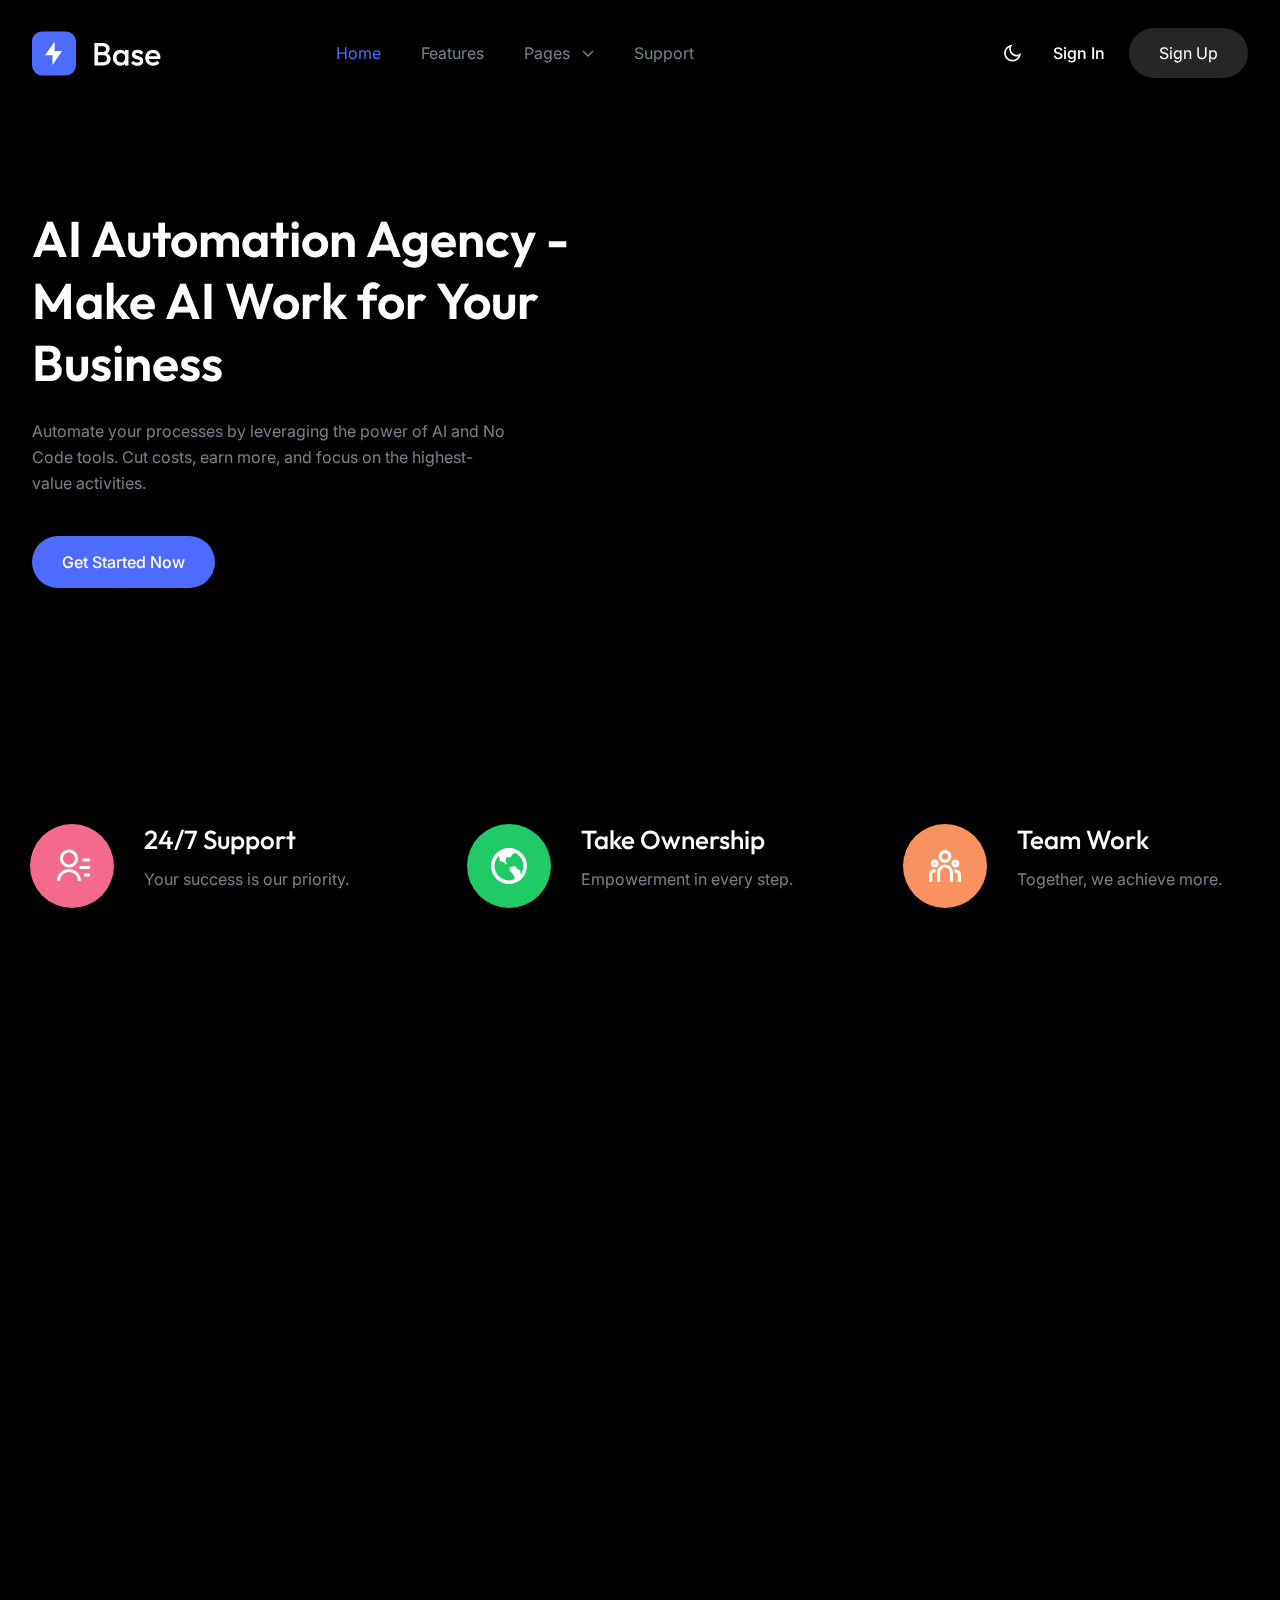
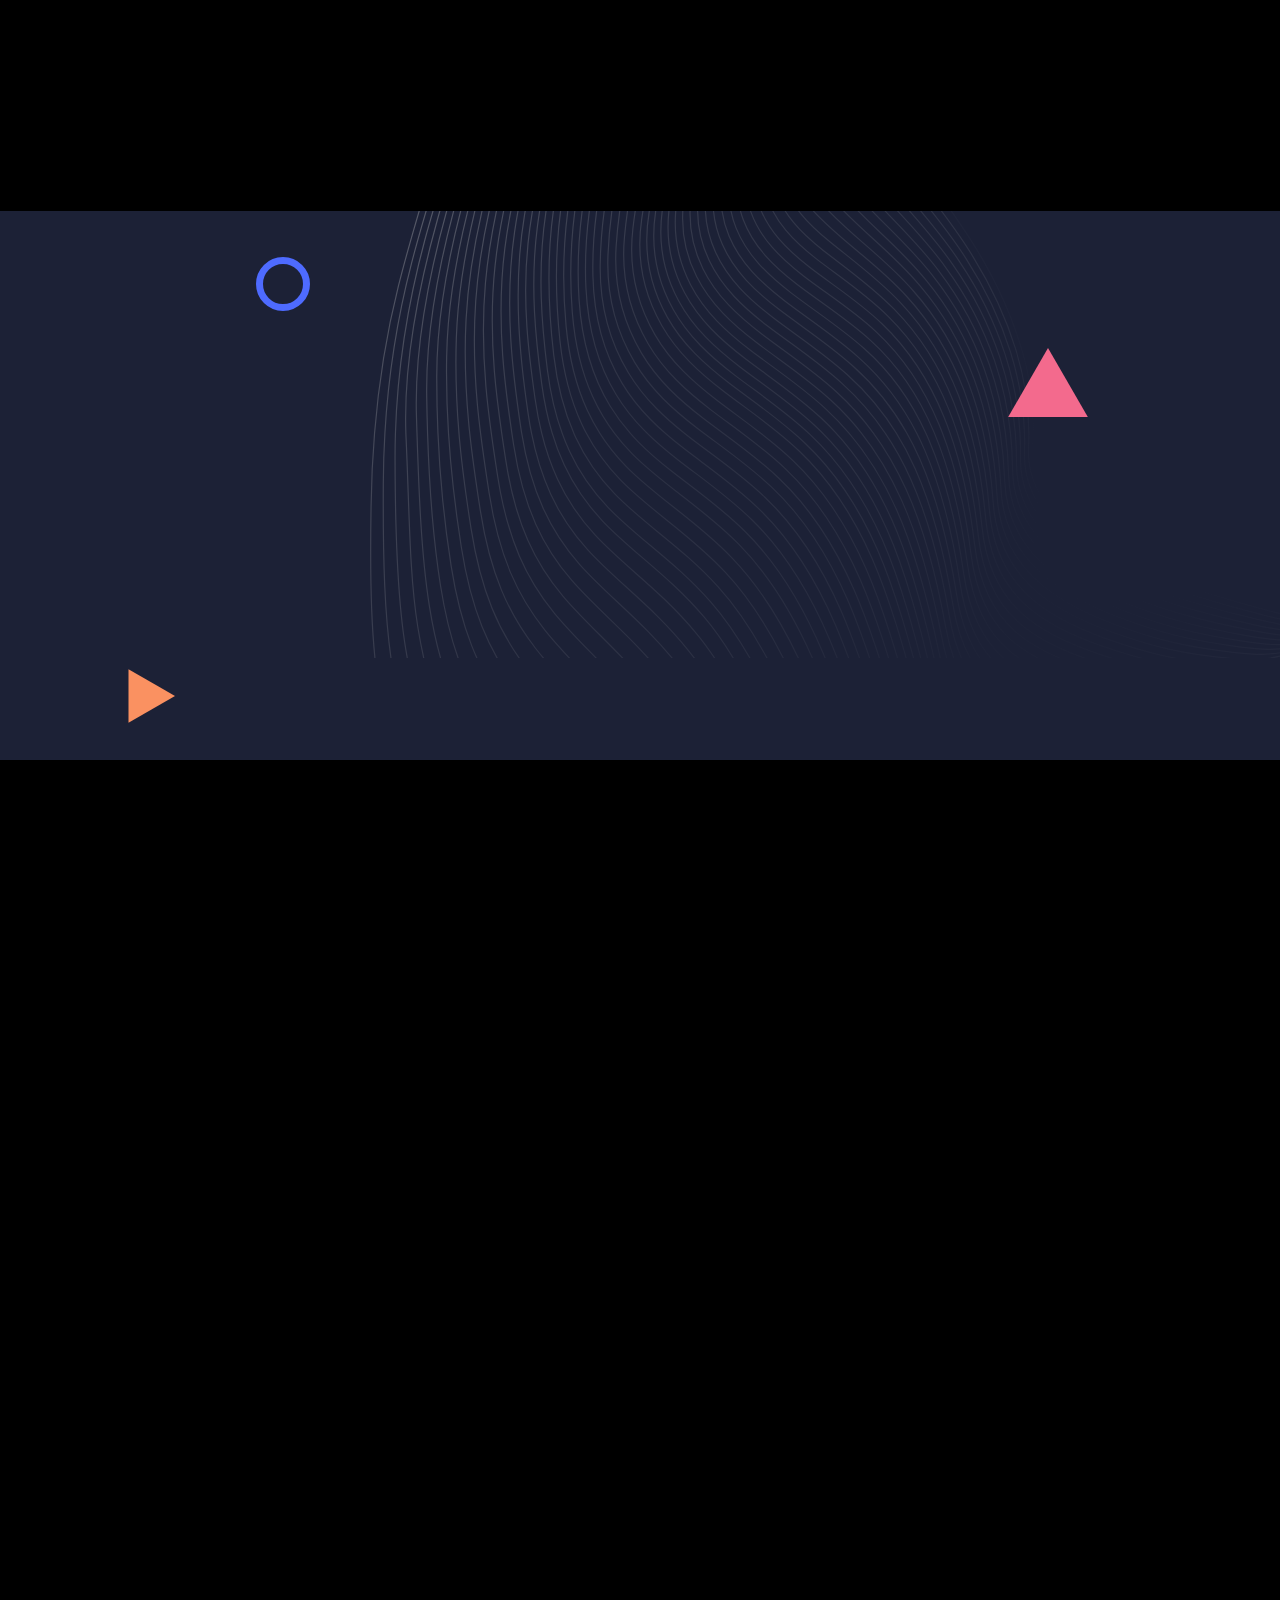
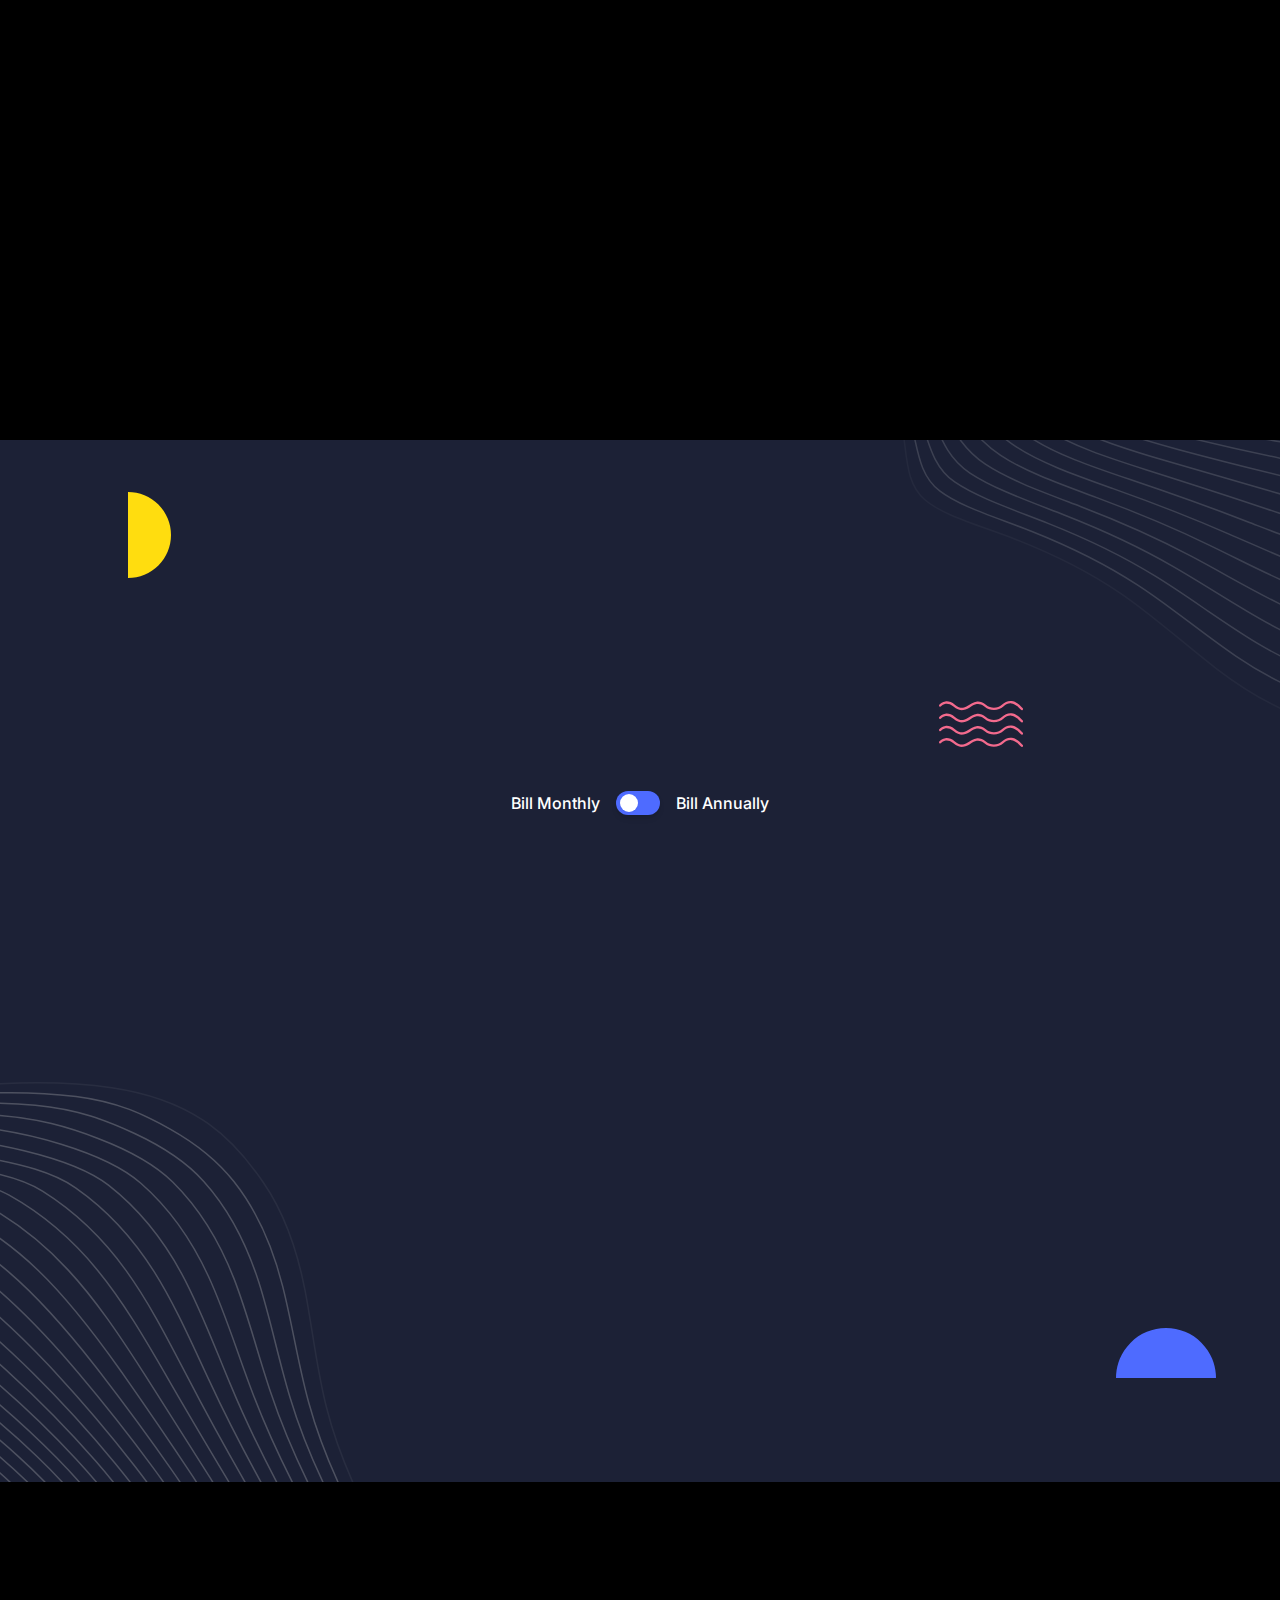
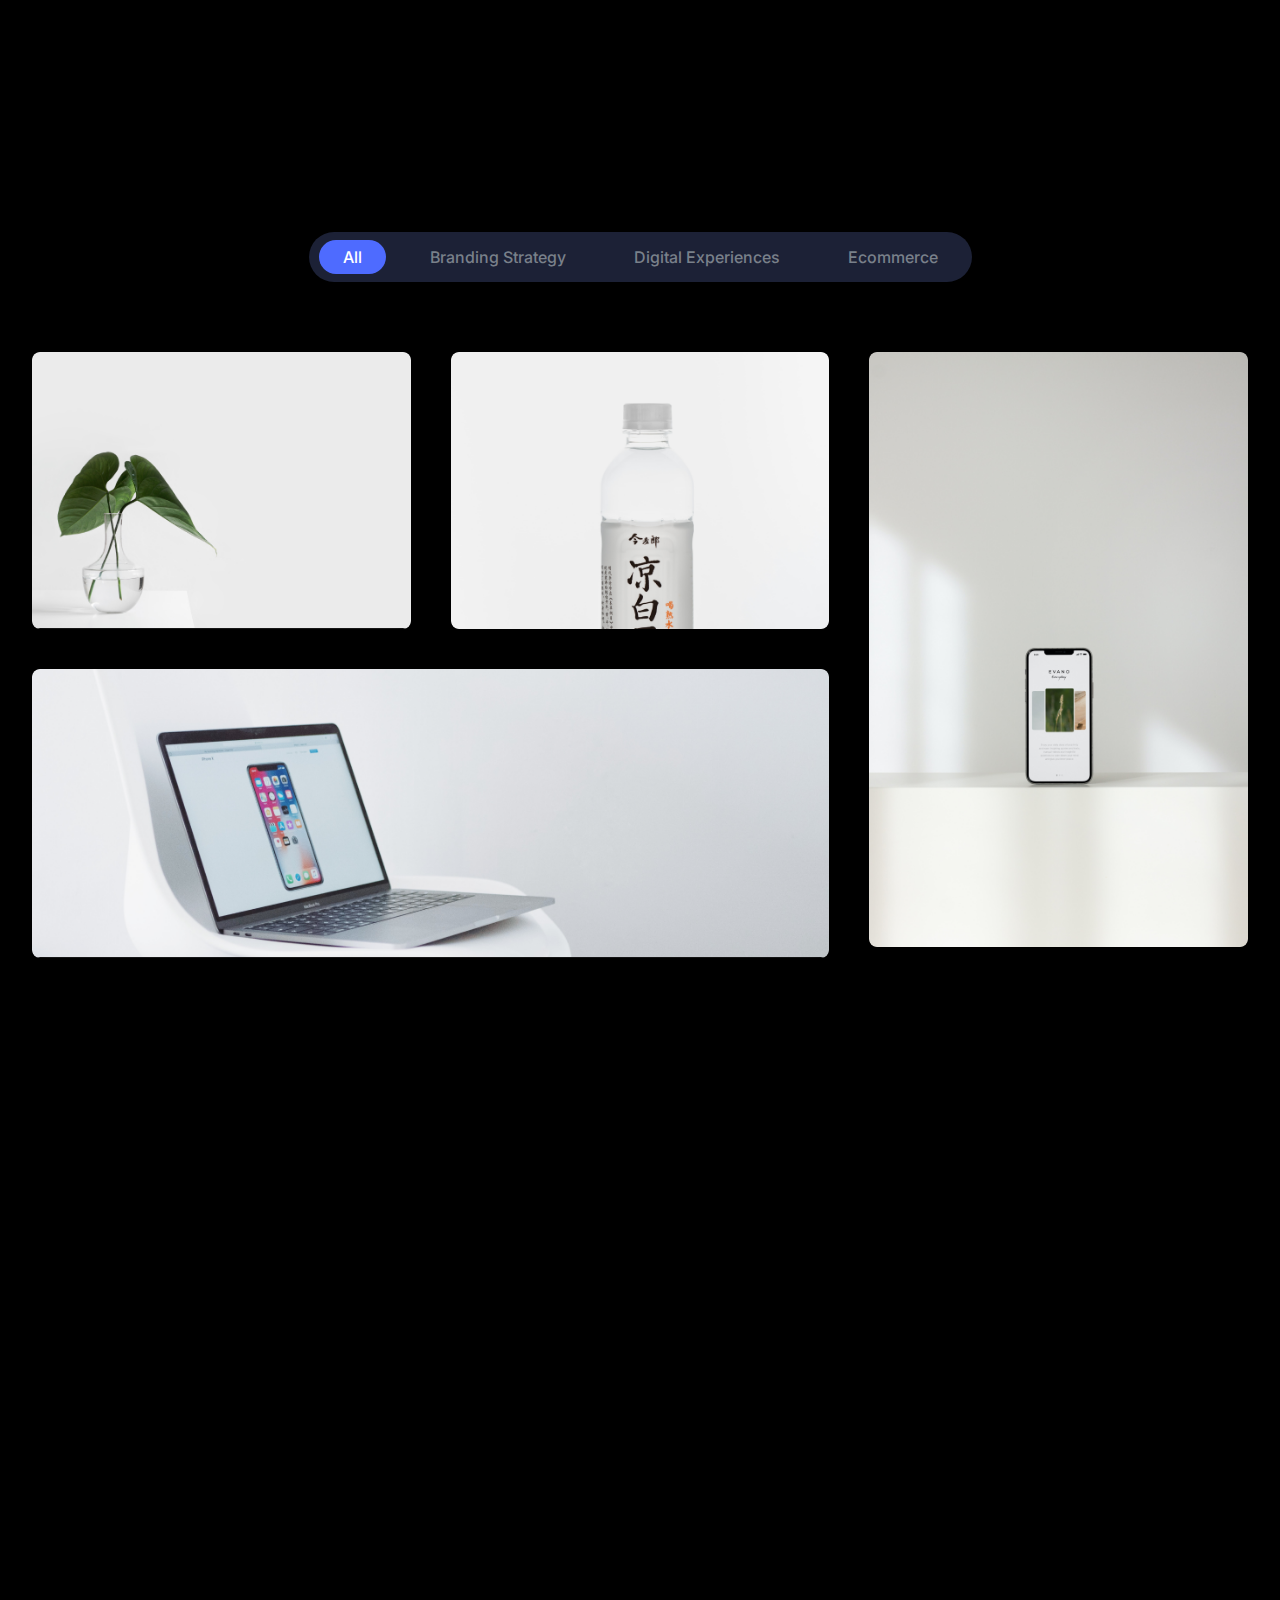
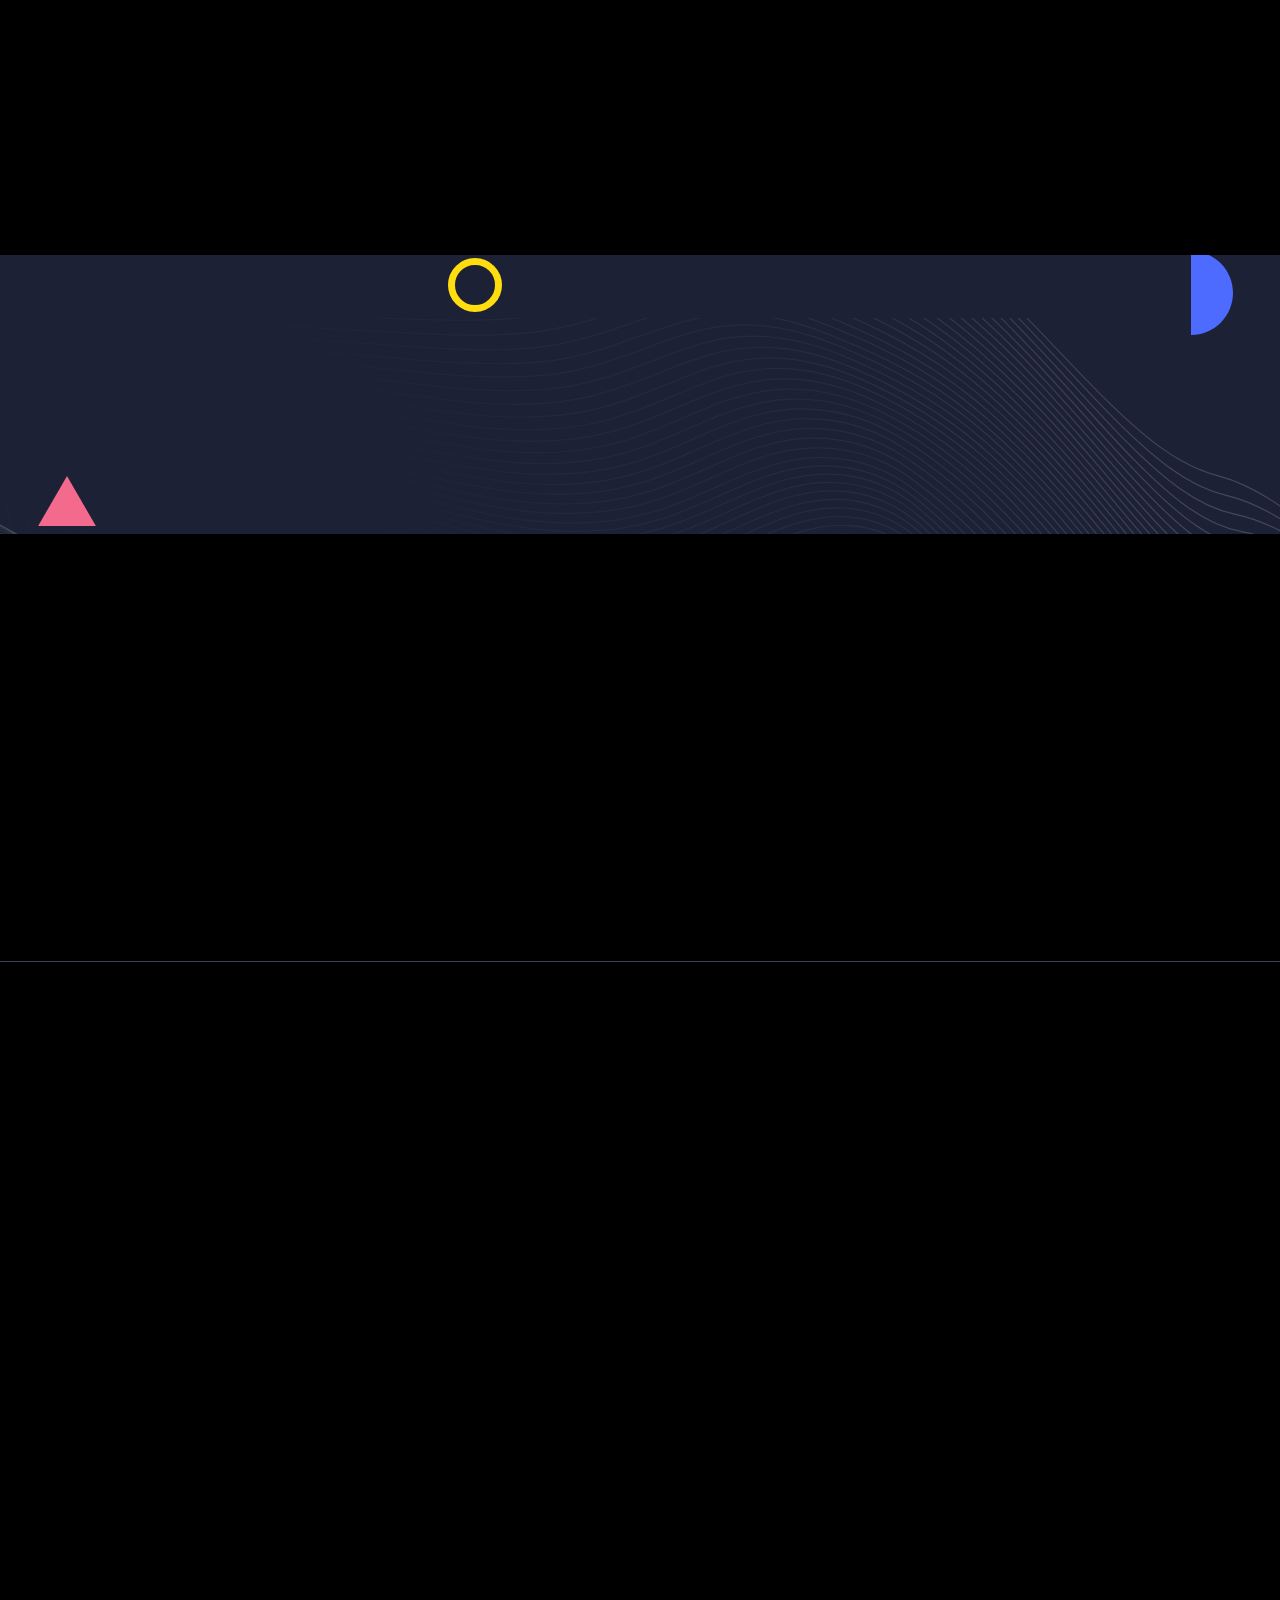
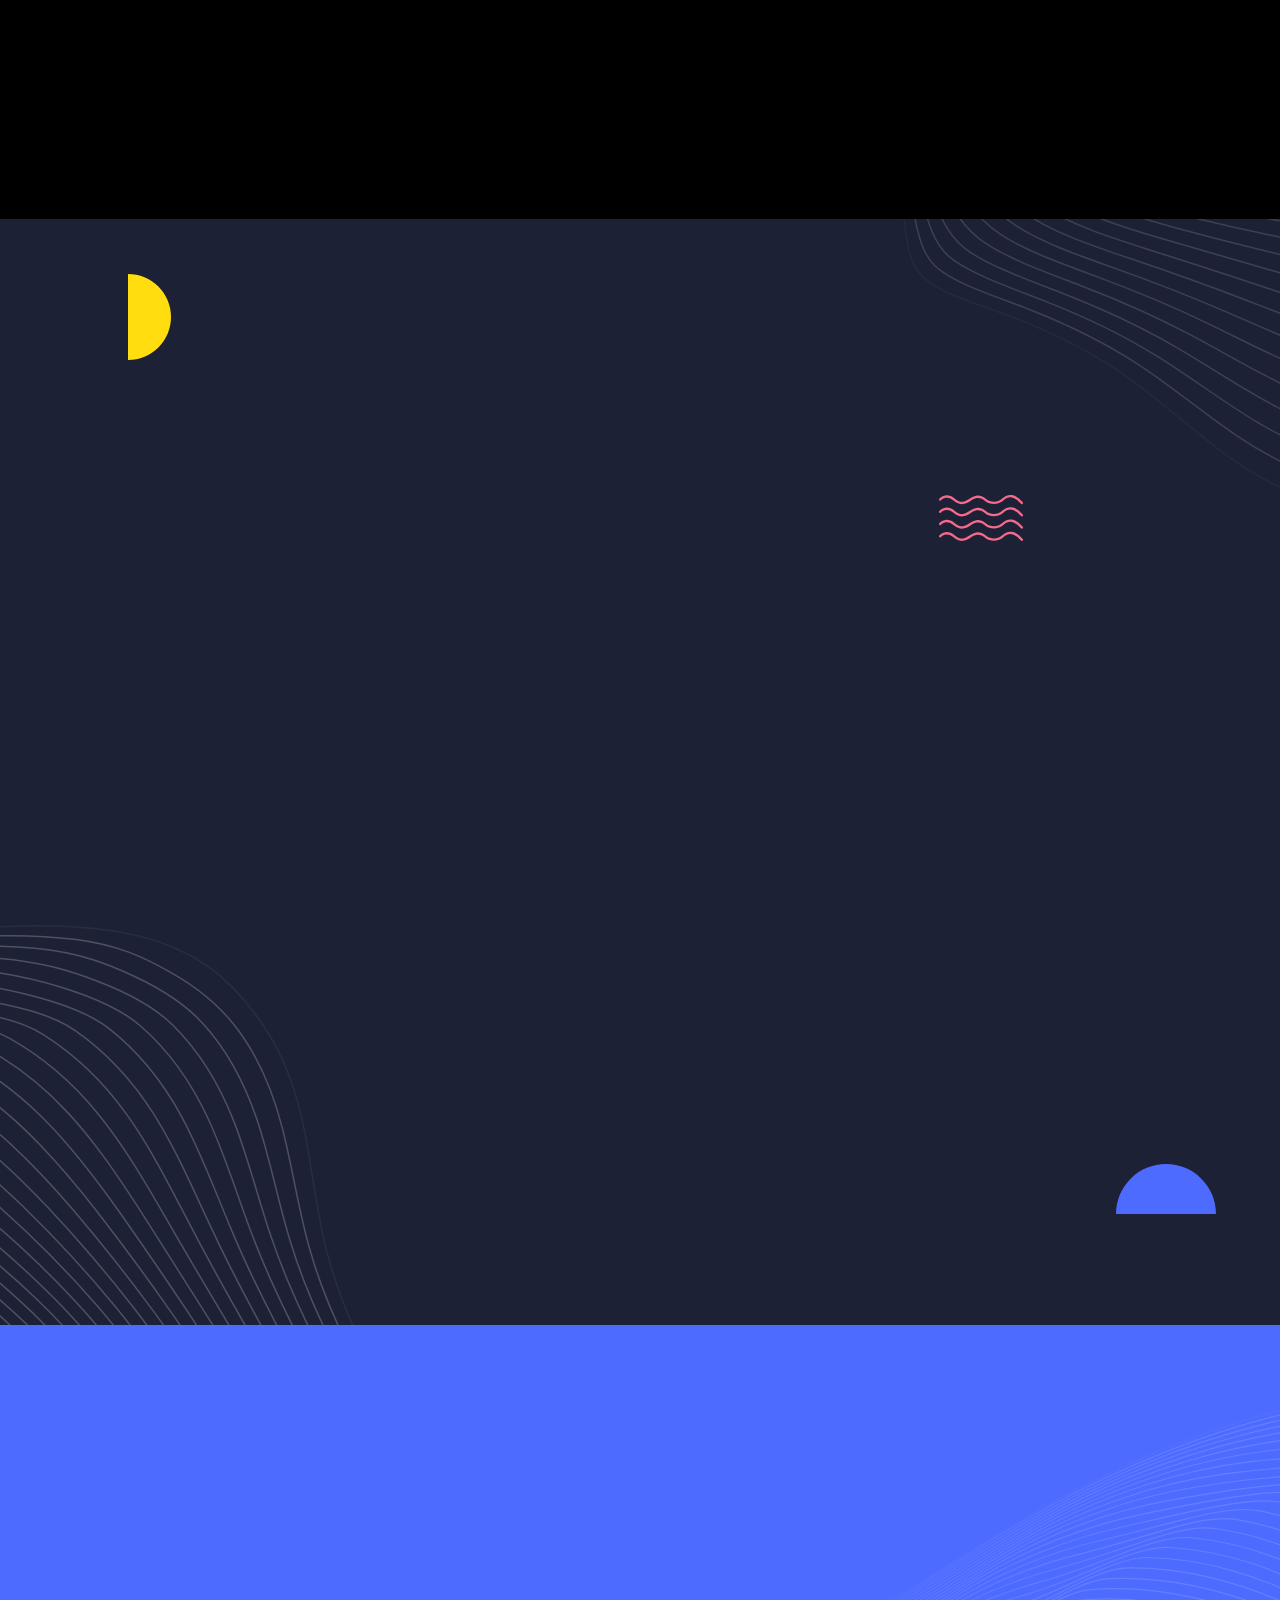
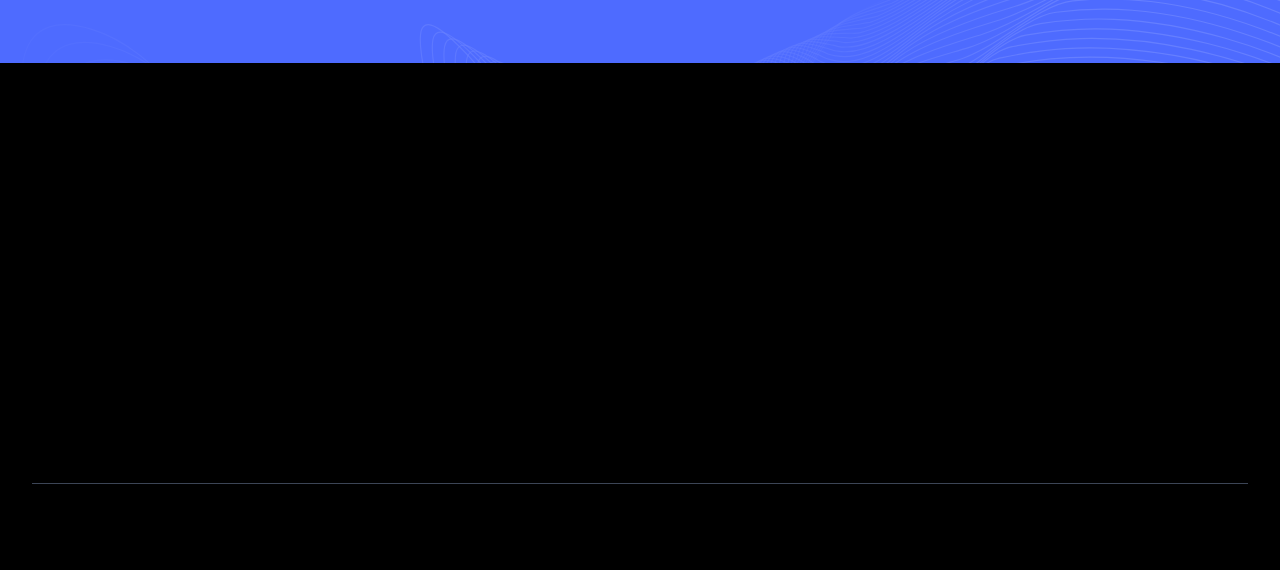
==== commit 647519ac: "default theme dark" ====
--- a/index.html
+++ b/index.html
@@ -5,101 +5,194 @@
     <meta http-equiv="X-UA-Compatible" content="IE=edge" />
     <meta name="viewport" content="width=device-width, initial-scale=1.0" />
     <title>Base - Tailwind CSS Startup Template</title>
-  <link rel="icon" href="favicon.ico"><link href="style.css" rel="stylesheet"></head>
+    <link rel="icon" href="favicon.ico" />
+    <link href="style.css" rel="stylesheet" />
+  </head>
   <body
     x-data="{ page: 'home', 'darkMode': true, 'stickyMenu': false, 'navigationOpen': false, 'scrollTop': false }"
     x-init="
-         darkMode = JSON.parse(localStorage.getItem('darkMode'));
-         $watch('darkMode', value => localStorage.setItem('darkMode', JSON.stringify(value)))"
+    darkMode = JSON.parse(localStorage.getItem('darkMode')) !== null ? JSON.parse(localStorage.getItem('darkMode')) : true;
+    $watch('darkMode', value => localStorage.setItem('darkMode', JSON.stringify(value)))"
     :class="{'b eh': darkMode === true}"
   >
     <!-- ===== Header Start ===== -->
     <header
-  class="g s r vd ya cj"
-  :class="{ 'hh sm _k dj bl ll' : stickyMenu }"
-  @scroll.window="stickyMenu = (window.pageYOffset > 20) ? true : false"
->
-  <div class="bb ze ki xn 2xl:ud-px-0 oo wf yf i">
-    <div class="vd to/4 tc wf yf">
-      <a href="index.html">
-        <img class="om" src="images/logo-light.svg" alt="Logo Light" />
-        <img class="xc nm" src="images/logo-dark.svg" alt="Logo Dark" />
-      </a>
-
-      <!-- Hamburger Toggle BTN -->
-      <button class="po rc" @click="navigationOpen = !navigationOpen">
-        <span class="rc i pf re pd">
-          <span class="du-block h q vd yc">
-            <span class="rc i r s eh um tg te rd eb ml jl dl" :class="{ 'ue el': !navigationOpen }"></span>
-            <span class="rc i r s eh um tg te rd eb ml jl fl" :class="{ 'ue qr': !navigationOpen }"></span>
-            <span class="rc i r s eh um tg te rd eb ml jl gl" :class="{ 'ue hl': !navigationOpen }"></span>
-          </span>
-          <span class="du-block h q vd yc lf">
-            <span class="rc eh um tg ml jl el h na r ve yc" :class="{ 'sd dl': !navigationOpen }"></span>
-            <span class="rc eh um tg ml jl qr h s pa vd rd" :class="{ 'sd rr': !navigationOpen }"></span>
-          </span>
-        </span>
-      </button>
-      <!-- Hamburger Toggle BTN -->
-    </div>
-
-    <div
-      class="vd wo/4 sd qo f ho oo wf yf"
-      :class="{ 'd hh rm sr td ud qg ug jc yh': navigationOpen }"
+      class="g s r vd ya cj"
+      :class="{ 'hh sm _k dj bl ll' : stickyMenu }"
+      @scroll.window="stickyMenu = (window.pageYOffset > 20) ? true : false"
     >
-      <nav>
-        <ul class="tc _o sf yo cg ep">
-          <li><a href="index.html" class="xl" :class="{ 'mk': page === 'home' }">Home</a></li>
-          <li><a href="index.html#features" class="xl">Features</a></li>
-          <li class="c i" x-data="{ dropdown: false }">
+      <div class="bb ze ki xn 2xl:ud-px-0 oo wf yf i">
+        <div class="vd to/4 tc wf yf">
+          <a href="index.html">
+            <img class="om" src="images/logo-light.svg" alt="Logo Light" />
+            <img class="xc nm" src="images/logo-dark.svg" alt="Logo Dark" />
+          </a>
+
+          <!-- Hamburger Toggle BTN -->
+          <button class="po rc" @click="navigationOpen = !navigationOpen">
+            <span class="rc i pf re pd">
+              <span class="du-block h q vd yc">
+                <span
+                  class="rc i r s eh um tg te rd eb ml jl dl"
+                  :class="{ 'ue el': !navigationOpen }"
+                ></span>
+                <span
+                  class="rc i r s eh um tg te rd eb ml jl fl"
+                  :class="{ 'ue qr': !navigationOpen }"
+                ></span>
+                <span
+                  class="rc i r s eh um tg te rd eb ml jl gl"
+                  :class="{ 'ue hl': !navigationOpen }"
+                ></span>
+              </span>
+              <span class="du-block h q vd yc lf">
+                <span
+                  class="rc eh um tg ml jl el h na r ve yc"
+                  :class="{ 'sd dl': !navigationOpen }"
+                ></span>
+                <span
+                  class="rc eh um tg ml jl qr h s pa vd rd"
+                  :class="{ 'sd rr': !navigationOpen }"
+                ></span>
+              </span>
+            </span>
+          </button>
+          <!-- Hamburger Toggle BTN -->
+        </div>
+
+        <div
+          class="vd wo/4 sd qo f ho oo wf yf"
+          :class="{ 'd hh rm sr td ud qg ug jc yh': navigationOpen }"
+        >
+          <nav>
+            <ul class="tc _o sf yo cg ep">
+              <li>
+                <a
+                  href="index.html"
+                  class="xl"
+                  :class="{ 'mk': page === 'home' }"
+                  >Home</a
+                >
+              </li>
+              <li><a href="index.html#features" class="xl">Features</a></li>
+              <li class="c i" x-data="{ dropdown: false }">
+                <a
+                  href="#"
+                  class="xl tc wf yf bg"
+                  @click.prevent="dropdown = !dropdown"
+                  :class="{ 'mk': page === 'blog-grid' || page === 'blog-single' || page === 'signin' || page === 'signup' || page === '404' }"
+                >
+                  Pages
+
+                  <svg
+                    :class="{ 'wh': dropdown }"
+                    class="th mm we fd pf"
+                    xmlns="http://www.w3.org/2000/svg"
+                    viewBox="0 0 512 512"
+                  >
+                    <path
+                      d="M233.4 406.6c12.5 12.5 32.8 12.5 45.3 0l192-192c12.5-12.5 12.5-32.8 0-45.3s-32.8-12.5-45.3 0L256 338.7 86.6 169.4c-12.5-12.5-32.8-12.5-45.3 0s-12.5 32.8 0 45.3l192 192z"
+                    />
+                  </svg>
+                </a>
+
+                <!-- Dropdown Start -->
+                <ul class="a" :class="{ 'tc': dropdown }">
+                  <li>
+                    <a
+                      href="blog-grid.html"
+                      class="xl"
+                      :class="{ 'mk': page === 'blog-grid' }"
+                      >Blog Grid</a
+                    >
+                  </li>
+                  <li>
+                    <a
+                      href="blog-single.html"
+                      class="xl"
+                      :class="{ 'mk': page === 'blog-single' }"
+                      >Blog Single</a
+                    >
+                  </li>
+                  <li>
+                    <a
+                      href="signin.html"
+                      class="xl"
+                      :class="{ 'mk': page === 'signin' }"
+                      >Sign In</a
+                    >
+                  </li>
+                  <li>
+                    <a
+                      href="signup.html"
+                      class="xl"
+                      :class="{ 'mk': page === 'signup' }"
+                      >Sign Up</a
+                    >
+                  </li>
+                  <li>
+                    <a
+                      href="404.html"
+                      class="xl"
+                      :class="{ 'mk': page === '404' }"
+                      >404</a
+                    >
+                  </li>
+                </ul>
+                <!-- Dropdown End -->
+              </li>
+              <li><a href="index.html#support" class="xl">Support</a></li>
+            </ul>
+          </nav>
+
+          <div class="tc wf ig pb no">
+            <div
+              class="pc h io pa ra"
+              :class="navigationOpen ? '!-ud-visible' : 'd'"
+            >
+              <label class="rc ab i">
+                <input
+                  type="checkbox"
+                  :value="darkMode"
+                  @change="darkMode = !darkMode"
+                  class="pf vd yc uk h r za ab"
+                />
+                <!-- Icon Sun -->
+                <svg
+                  :class="{ 'wn' : page === 'home', 'xh' : page === 'home' && stickyMenu }"
+                  class="th om"
+                  width="25"
+                  height="25"
+                  viewBox="0 0 25 25"
+                  fill="none"
+                  xmlns="http://www.w3.org/2000/svg"
+                >
+                  <path
+                    d="M12.0908 18.6363C10.3549 18.6363 8.69 17.9467 7.46249 16.7192C6.23497 15.4916 5.54537 13.8268 5.54537 12.0908C5.54537 10.3549 6.23497 8.69 7.46249 7.46249C8.69 6.23497 10.3549 5.54537 12.0908 5.54537C13.8268 5.54537 15.4916 6.23497 16.7192 7.46249C17.9467 8.69 18.6363 10.3549 18.6363 12.0908C18.6363 13.8268 17.9467 15.4916 16.7192 16.7192C15.4916 17.9467 13.8268 18.6363 12.0908 18.6363ZM12.0908 16.4545C13.2481 16.4545 14.358 15.9947 15.1764 15.1764C15.9947 14.358 16.4545 13.2481 16.4545 12.0908C16.4545 10.9335 15.9947 9.8236 15.1764 9.00526C14.358 8.18692 13.2481 7.72718 12.0908 7.72718C10.9335 7.72718 9.8236 8.18692 9.00526 9.00526C8.18692 9.8236 7.72718 10.9335 7.72718 12.0908C7.72718 13.2481 8.18692 14.358 9.00526 15.1764C9.8236 15.9947 10.9335 16.4545 12.0908 16.4545ZM10.9999 0.0908203H13.1817V3.36355H10.9999V0.0908203ZM10.9999 20.8181H13.1817V24.0908H10.9999V20.8181ZM2.83446 4.377L4.377 2.83446L6.69082 5.14828L5.14828 6.69082L2.83446 4.37809V4.377ZM17.4908 19.0334L19.0334 17.4908L21.3472 19.8046L19.8046 21.3472L17.4908 19.0334ZM19.8046 2.83337L21.3472 4.377L19.0334 6.69082L17.4908 5.14828L19.8046 2.83446V2.83337ZM5.14828 17.4908L6.69082 19.0334L4.377 21.3472L2.83446 19.8046L5.14828 17.4908ZM24.0908 10.9999V13.1817H20.8181V10.9999H24.0908ZM3.36355 10.9999V13.1817H0.0908203V10.9999H3.36355Z"
+                    fill=""
+                  />
+                </svg>
+                <!-- Icon Sun -->
+                <img class="xc nm" src="images/icon-moon.svg" alt="Moon" />
+              </label>
+            </div>
+
             <a
-              href="#"
-              class="xl tc wf yf bg"
-              @click.prevent="dropdown = !dropdown"
-              :class="{ 'mk': page === 'blog-grid' || page === 'blog-single' || page === 'signin' || page === 'signup' || page === '404' }"
+              href="signin.html"
+              :class="{ 'nk yl' : page === 'home', 'ok' : page === 'home' && stickyMenu }"
+              class="ek pk xl"
+              >Sign In</a
             >
-              Pages
-
-              <svg
-              :class="{ 'wh': dropdown }"
-              class="th mm we fd pf" xmlns="http://www.w3.org/2000/svg" viewBox="0 0 512 512">
-                <path d="M233.4 406.6c12.5 12.5 32.8 12.5 45.3 0l192-192c12.5-12.5 12.5-32.8 0-45.3s-32.8-12.5-45.3 0L256 338.7 86.6 169.4c-12.5-12.5-32.8-12.5-45.3 0s-12.5 32.8 0 45.3l192 192z" />
-              </svg>
-            </a>
-
-            <!-- Dropdown Start -->
-            <ul class="a" :class="{ 'tc': dropdown }">
-              <li><a href="blog-grid.html" class="xl" :class="{ 'mk': page === 'blog-grid' }">Blog Grid</a></li>
-              <li><a href="blog-single.html" class="xl" :class="{ 'mk': page === 'blog-single' }">Blog Single</a></li>
-              <li><a href="signin.html" class="xl" :class="{ 'mk': page === 'signin' }">Sign In</a></li>
-              <li><a href="signup.html" class="xl" :class="{ 'mk': page === 'signup' }">Sign Up</a></li>
-              <li><a href="404.html" class="xl" :class="{ 'mk': page === '404' }">404</a></li>
-            </ul>
-            <!-- Dropdown End -->
-          </li>
-          <li><a href="index.html#support" class="xl">Support</a></li>
-        </ul>
-      </nav>
-
-      <div class="tc wf ig pb no">
-        <div class="pc h io pa ra" :class="navigationOpen ? '!-ud-visible' : 'd'">
-          <label class="rc ab i">
-            <input type="checkbox" :value="darkMode" @change="darkMode = !darkMode" class="pf vd yc uk h r za ab" />
-            <!-- Icon Sun -->
-            <svg :class="{ 'wn' : page === 'home', 'xh' : page === 'home' && stickyMenu }" class="th om" width="25" height="25" viewBox="0 0 25 25" fill="none" xmlns="http://www.w3.org/2000/svg">
-              <path d="M12.0908 18.6363C10.3549 18.6363 8.69 17.9467 7.46249 16.7192C6.23497 15.4916 5.54537 13.8268 5.54537 12.0908C5.54537 10.3549 6.23497 8.69 7.46249 7.46249C8.69 6.23497 10.3549 5.54537 12.0908 5.54537C13.8268 5.54537 15.4916 6.23497 16.7192 7.46249C17.9467 8.69 18.6363 10.3549 18.6363 12.0908C18.6363 13.8268 17.9467 15.4916 16.7192 16.7192C15.4916 17.9467 13.8268 18.6363 12.0908 18.6363ZM12.0908 16.4545C13.2481 16.4545 14.358 15.9947 15.1764 15.1764C15.9947 14.358 16.4545 13.2481 16.4545 12.0908C16.4545 10.9335 15.9947 9.8236 15.1764 9.00526C14.358 8.18692 13.2481 7.72718 12.0908 7.72718C10.9335 7.72718 9.8236 8.18692 9.00526 9.00526C8.18692 9.8236 7.72718 10.9335 7.72718 12.0908C7.72718 13.2481 8.18692 14.358 9.00526 15.1764C9.8236 15.9947 10.9335 16.4545 12.0908 16.4545ZM10.9999 0.0908203H13.1817V3.36355H10.9999V0.0908203ZM10.9999 20.8181H13.1817V24.0908H10.9999V20.8181ZM2.83446 4.377L4.377 2.83446L6.69082 5.14828L5.14828 6.69082L2.83446 4.37809V4.377ZM17.4908 19.0334L19.0334 17.4908L21.3472 19.8046L19.8046 21.3472L17.4908 19.0334ZM19.8046 2.83337L21.3472 4.377L19.0334 6.69082L17.4908 5.14828L19.8046 2.83446V2.83337ZM5.14828 17.4908L6.69082 19.0334L4.377 21.3472L2.83446 19.8046L5.14828 17.4908ZM24.0908 10.9999V13.1817H20.8181V10.9999H24.0908ZM3.36355 10.9999V13.1817H0.0908203V10.9999H3.36355Z" fill=""/>
-            </svg>
-            <!-- Icon Sun -->
-            <img class="xc nm" src="images/icon-moon.svg" alt="Moon" />
-          </label>
-        </div>
-
-        <a href="signin.html" :class="{ 'nk yl' : page === 'home', 'ok' : page === 'home' && stickyMenu }" class="ek pk xl">Sign In</a>
-        <a href="signup.html" :class="{ 'hh/[0.15]' : page === 'home', 'sh' : page === 'home' && stickyMenu }" class="lk gh dk rg tc wf xf _l gi hi">Sign Up</a>
+            <a
+              href="signup.html"
+              :class="{ 'hh/[0.15]' : page === 'home', 'sh' : page === 'home' && stickyMenu }"
+              class="lk gh dk rg tc wf xf _l gi hi"
+              >Sign Up</a
+            >
+          </div>
+        </div>
       </div>
-    </div>
-  </div>
-</header>
+    </header>
 
     <!-- ===== Header End ===== -->
 
@@ -119,9 +212,13 @@
         <div class="bb ze ki xn 2xl:ud-px-0">
           <div class="tc _o">
             <div class="animate_left jn/2">
-              <h1 class="fk vj zp or kk wm wb">AI Automation Agency - Make AI Work for Your Business</h1>
+              <h1 class="fk vj zp or kk wm wb">
+                AI Automation Agency - Make AI Work for Your Business
+              </h1>
               <p class="fq">
-                Automate your processes by leveraging the power of AI and No Code tools. Cut costs, earn more, and focus on the highest-value activities.
+                Automate your processes by leveraging the power of AI and No
+                Code tools. Cut costs, earn more, and focus on the highest-value
+                activities.
               </p>
 
               <div class="tc tf yo zf mb">
@@ -188,7 +285,11 @@
             <!-- About Images -->
             <div class="animate_left xc gn gg jn/2 i">
               <div>
-                <img src="images/shape-05.svg" alt="Shape" class="h -ud-left-5 x" />
+                <img
+                  src="images/shape-05.svg"
+                  alt="Shape"
+                  class="h -ud-left-5 x"
+                />
                 <img src="images/about-01.png" alt="About" class="ib" />
                 <img src="images/about-02.png" alt="About" />
               </div>
@@ -202,10 +303,20 @@
             <!-- About Content -->
             <div class="animate_right jn/2">
               <h4 class="ek yj mk gb">Why Choose Us</h4>
-              <h2 class="fk vj zp pr kk wm qb">We Make Our customers happy by giving Best services.</h2>
-              <p class="uo">It is a long established fact that a reader will be distracted by the readable content of a page when looking at its layout. The point of using Lorem Ipsum.</p>
-
-              <a href="https://www.youtube.com/watch?v=xcJtL7QggTI" data-fslightbox class="vc wf hg mb">
+              <h2 class="fk vj zp pr kk wm qb">
+                We Make Our customers happy by giving Best services.
+              </h2>
+              <p class="uo">
+                It is a long established fact that a reader will be distracted
+                by the readable content of a page when looking at its layout.
+                The point of using Lorem Ipsum.
+              </p>
+
+              <a
+                href="https://www.youtube.com/watch?v=xcJtL7QggTI"
+                data-fslightbox
+                class="vc wf hg mb"
+              >
                 <span class="tc wf xf be dd rg i gh ua">
                   <span class="nf h vc yc vd rg gh qk -ud-z-1"></span>
                   <img src="images/icon-play.svg" alt="Play" />
@@ -232,15 +343,12 @@
           x-data="{ sectionTitle: `Meet With Our Creative Dedicated Team`, sectionTitleText: `Lorem ipsum dolor sit amet, consectetur adipiscing elit. In convallis tortor eros. Donec vitae tortor lacus. Phasellus aliquam ante in maximus.`}"
         >
           <div class="animate_top bb ze rj ki xn vq">
-    <h2
-            x-text="sectionTitle"
-            class="fk vj pr kk wm on/5 gq/2 bb _b"
-    >
-    </h2>
-    <p class="bb on/5 wo/5 hq" x-text="sectionTitleText"></p>
-</div>
-
-
+            <h2
+              x-text="sectionTitle"
+              class="fk vj pr kk wm on/5 gq/2 bb _b"
+            ></h2>
+            <p class="bb on/5 wo/5 hq" x-text="sectionTitleText"></p>
+          </div>
         </div>
         <!-- Section Title End -->
 
@@ -252,28 +360,60 @@
                 <img class="vd" src="images/team-01.png" alt="Team" />
 
                 <div class="ef im nl il">
-                  <span class="h -ud-left-5 -ud-bottom-21 rc de gd gh if wa"></span>
+                  <span
+                    class="h -ud-left-5 -ud-bottom-21 rc de gd gh if wa"
+                  ></span>
                   <span class="h s p rc vd hd mh va"></span>
                   <div class="h s p vd ij jj xa">
                     <ul class="tc xf wf gg">
                       <li>
                         <a href="#">
-                          <svg class="uh vl ml il" width="10" height="18" viewBox="0 0 10 18" fill="none" xmlns="http://www.w3.org/2000/svg">
-                          <path d="M6.66634 10.25H8.74968L9.58301 6.91669H6.66634V5.25002C6.66634 4.39169 6.66634 3.58335 8.33301 3.58335H9.58301V0.783354C9.31134 0.74752 8.28551 0.666687 7.20218 0.666687C4.93968 0.666687 3.33301 2.04752 3.33301 4.58335V6.91669H0.833008V10.25H3.33301V17.3334H6.66634V10.25Z" fill=""/>
+                          <svg
+                            class="uh vl ml il"
+                            width="10"
+                            height="18"
+                            viewBox="0 0 10 18"
+                            fill="none"
+                            xmlns="http://www.w3.org/2000/svg"
+                          >
+                            <path
+                              d="M6.66634 10.25H8.74968L9.58301 6.91669H6.66634V5.25002C6.66634 4.39169 6.66634 3.58335 8.33301 3.58335H9.58301V0.783354C9.31134 0.74752 8.28551 0.666687 7.20218 0.666687C4.93968 0.666687 3.33301 2.04752 3.33301 4.58335V6.91669H0.833008V10.25H3.33301V17.3334H6.66634V10.25Z"
+                              fill=""
+                            />
                           </svg>
                         </a>
                       </li>
                       <li>
                         <a href="#">
-                          <svg class="uh vl ml il" width="18" height="14" viewBox="0 0 18 14" fill="none" xmlns="http://www.w3.org/2000/svg">
-                          <path d="M17.4683 1.71333C16.8321 1.99475 16.1574 2.17956 15.4666 2.26167C16.1947 1.82619 16.7397 1.14085 16.9999 0.333333C16.3166 0.74 15.5674 1.025 14.7866 1.17917C14.2621 0.617982 13.5669 0.245803 12.809 0.120487C12.0512 -0.00482822 11.2732 0.123742 10.596 0.486211C9.91875 0.848679 9.38024 1.42474 9.06418 2.12483C8.74812 2.82492 8.67221 3.60982 8.84825 4.3575C7.46251 4.28805 6.10686 3.92794 4.86933 3.30055C3.63179 2.67317 2.54003 1.79254 1.66492 0.715833C1.35516 1.24788 1.19238 1.85269 1.19326 2.46833C1.19326 3.67667 1.80826 4.74417 2.74326 5.36917C2.18993 5.35175 1.64878 5.20232 1.16492 4.93333V4.97667C1.16509 5.78142 1.44356 6.56135 1.95313 7.18422C2.46269 7.80709 3.17199 8.23456 3.96075 8.39417C3.4471 8.53337 2.90851 8.55388 2.38576 8.45417C2.60814 9.14686 3.04159 9.75267 3.62541 10.1868C4.20924 10.6209 4.9142 10.8615 5.64159 10.875C4.91866 11.4428 4.0909 11.8625 3.20566 12.1101C2.32041 12.3578 1.39503 12.4285 0.482422 12.3183C2.0755 13.3429 3.93 13.8868 5.82409 13.885C12.2349 13.885 15.7408 8.57417 15.7408 3.96833C15.7408 3.81833 15.7366 3.66667 15.7299 3.51833C16.4123 3.02514 17.0013 2.41418 17.4691 1.71417L17.4683 1.71333Z" fill=""/>
+                          <svg
+                            class="uh vl ml il"
+                            width="18"
+                            height="14"
+                            viewBox="0 0 18 14"
+                            fill="none"
+                            xmlns="http://www.w3.org/2000/svg"
+                          >
+                            <path
+                              d="M17.4683 1.71333C16.8321 1.99475 16.1574 2.17956 15.4666 2.26167C16.1947 1.82619 16.7397 1.14085 16.9999 0.333333C16.3166 0.74 15.5674 1.025 14.7866 1.17917C14.2621 0.617982 13.5669 0.245803 12.809 0.120487C12.0512 -0.00482822 11.2732 0.123742 10.596 0.486211C9.91875 0.848679 9.38024 1.42474 9.06418 2.12483C8.74812 2.82492 8.67221 3.60982 8.84825 4.3575C7.46251 4.28805 6.10686 3.92794 4.86933 3.30055C3.63179 2.67317 2.54003 1.79254 1.66492 0.715833C1.35516 1.24788 1.19238 1.85269 1.19326 2.46833C1.19326 3.67667 1.80826 4.74417 2.74326 5.36917C2.18993 5.35175 1.64878 5.20232 1.16492 4.93333V4.97667C1.16509 5.78142 1.44356 6.56135 1.95313 7.18422C2.46269 7.80709 3.17199 8.23456 3.96075 8.39417C3.4471 8.53337 2.90851 8.55388 2.38576 8.45417C2.60814 9.14686 3.04159 9.75267 3.62541 10.1868C4.20924 10.6209 4.9142 10.8615 5.64159 10.875C4.91866 11.4428 4.0909 11.8625 3.20566 12.1101C2.32041 12.3578 1.39503 12.4285 0.482422 12.3183C2.0755 13.3429 3.93 13.8868 5.82409 13.885C12.2349 13.885 15.7408 8.57417 15.7408 3.96833C15.7408 3.81833 15.7366 3.66667 15.7299 3.51833C16.4123 3.02514 17.0013 2.41418 17.4691 1.71417L17.4683 1.71333Z"
+                              fill=""
+                            />
                           </svg>
                         </a>
                       </li>
                       <li>
                         <a href="#">
-                          <svg class="uh vl ml il" width="17" height="16" viewBox="0 0 17 16" fill="none" xmlns="http://www.w3.org/2000/svg">
-                          <path d="M3.78353 2.16665C3.78331 2.60867 3.6075 3.03251 3.29478 3.34491C2.98207 3.65732 2.55806 3.8327 2.11603 3.83248C1.674 3.83226 1.25017 3.65645 0.937761 3.34373C0.625357 3.03102 0.449975 2.60701 0.450196 2.16498C0.450417 1.72295 0.626223 1.29912 0.93894 0.986712C1.25166 0.674307 1.67567 0.498925 2.1177 0.499146C2.55972 0.499367 2.98356 0.675173 3.29596 0.98789C3.60837 1.30061 3.78375 1.72462 3.78353 2.16665V2.16665ZM3.83353 5.06665H0.500195V15.5H3.83353V5.06665ZM9.1002 5.06665H5.78353V15.5H9.06686V10.025C9.06686 6.97498 13.0419 6.69165 13.0419 10.025V15.5H16.3335V8.89165C16.3335 3.74998 10.4502 3.94165 9.06686 6.46665L9.1002 5.06665V5.06665Z" fill=""/>
+                          <svg
+                            class="uh vl ml il"
+                            width="17"
+                            height="16"
+                            viewBox="0 0 17 16"
+                            fill="none"
+                            xmlns="http://www.w3.org/2000/svg"
+                          >
+                            <path
+                              d="M3.78353 2.16665C3.78331 2.60867 3.6075 3.03251 3.29478 3.34491C2.98207 3.65732 2.55806 3.8327 2.11603 3.83248C1.674 3.83226 1.25017 3.65645 0.937761 3.34373C0.625357 3.03102 0.449975 2.60701 0.450196 2.16498C0.450417 1.72295 0.626223 1.29912 0.93894 0.986712C1.25166 0.674307 1.67567 0.498925 2.1177 0.499146C2.55972 0.499367 2.98356 0.675173 3.29596 0.98789C3.60837 1.30061 3.78375 1.72462 3.78353 2.16665V2.16665ZM3.83353 5.06665H0.500195V15.5H3.83353V5.06665ZM9.1002 5.06665H5.78353V15.5H9.06686V10.025C9.06686 6.97498 13.0419 6.69165 13.0419 10.025V15.5H16.3335V8.89165C16.3335 3.74998 10.4502 3.94165 9.06686 6.46665L9.1002 5.06665V5.06665Z"
+                              fill=""
+                            />
                           </svg>
                         </a>
                       </li>
@@ -292,28 +432,60 @@
                 <img class="vd" src="images/team-02.png" alt="Team" />
 
                 <div class="ef im nl il">
-                  <span class="h -ud-left-5 -ud-bottom-21 rc de gd gh if wa"></span>
+                  <span
+                    class="h -ud-left-5 -ud-bottom-21 rc de gd gh if wa"
+                  ></span>
                   <span class="h s p rc vd hd mh va"></span>
                   <div class="h s p vd ij jj xa">
                     <ul class="tc xf wf gg">
                       <li>
                         <a href="#">
-                          <svg class="uh vl ml il" width="10" height="18" viewBox="0 0 10 18" fill="none" xmlns="http://www.w3.org/2000/svg">
-                          <path d="M6.66634 10.25H8.74968L9.58301 6.91669H6.66634V5.25002C6.66634 4.39169 6.66634 3.58335 8.33301 3.58335H9.58301V0.783354C9.31134 0.74752 8.28551 0.666687 7.20218 0.666687C4.93968 0.666687 3.33301 2.04752 3.33301 4.58335V6.91669H0.833008V10.25H3.33301V17.3334H6.66634V10.25Z" fill=""/>
+                          <svg
+                            class="uh vl ml il"
+                            width="10"
+                            height="18"
+                            viewBox="0 0 10 18"
+                            fill="none"
+                            xmlns="http://www.w3.org/2000/svg"
+                          >
+                            <path
+                              d="M6.66634 10.25H8.74968L9.58301 6.91669H6.66634V5.25002C6.66634 4.39169 6.66634 3.58335 8.33301 3.58335H9.58301V0.783354C9.31134 0.74752 8.28551 0.666687 7.20218 0.666687C4.93968 0.666687 3.33301 2.04752 3.33301 4.58335V6.91669H0.833008V10.25H3.33301V17.3334H6.66634V10.25Z"
+                              fill=""
+                            />
                           </svg>
                         </a>
                       </li>
                       <li>
                         <a href="#">
-                          <svg class="uh vl ml il" width="18" height="14" viewBox="0 0 18 14" fill="none" xmlns="http://www.w3.org/2000/svg">
-                          <path d="M17.4683 1.71333C16.8321 1.99475 16.1574 2.17956 15.4666 2.26167C16.1947 1.82619 16.7397 1.14085 16.9999 0.333333C16.3166 0.74 15.5674 1.025 14.7866 1.17917C14.2621 0.617982 13.5669 0.245803 12.809 0.120487C12.0512 -0.00482822 11.2732 0.123742 10.596 0.486211C9.91875 0.848679 9.38024 1.42474 9.06418 2.12483C8.74812 2.82492 8.67221 3.60982 8.84825 4.3575C7.46251 4.28805 6.10686 3.92794 4.86933 3.30055C3.63179 2.67317 2.54003 1.79254 1.66492 0.715833C1.35516 1.24788 1.19238 1.85269 1.19326 2.46833C1.19326 3.67667 1.80826 4.74417 2.74326 5.36917C2.18993 5.35175 1.64878 5.20232 1.16492 4.93333V4.97667C1.16509 5.78142 1.44356 6.56135 1.95313 7.18422C2.46269 7.80709 3.17199 8.23456 3.96075 8.39417C3.4471 8.53337 2.90851 8.55388 2.38576 8.45417C2.60814 9.14686 3.04159 9.75267 3.62541 10.1868C4.20924 10.6209 4.9142 10.8615 5.64159 10.875C4.91866 11.4428 4.0909 11.8625 3.20566 12.1101C2.32041 12.3578 1.39503 12.4285 0.482422 12.3183C2.0755 13.3429 3.93 13.8868 5.82409 13.885C12.2349 13.885 15.7408 8.57417 15.7408 3.96833C15.7408 3.81833 15.7366 3.66667 15.7299 3.51833C16.4123 3.02514 17.0013 2.41418 17.4691 1.71417L17.4683 1.71333Z" fill=""/>
+                          <svg
+                            class="uh vl ml il"
+                            width="18"
+                            height="14"
+                            viewBox="0 0 18 14"
+                            fill="none"
+                            xmlns="http://www.w3.org/2000/svg"
+                          >
+                            <path
+                              d="M17.4683 1.71333C16.8321 1.99475 16.1574 2.17956 15.4666 2.26167C16.1947 1.82619 16.7397 1.14085 16.9999 0.333333C16.3166 0.74 15.5674 1.025 14.7866 1.17917C14.2621 0.617982 13.5669 0.245803 12.809 0.120487C12.0512 -0.00482822 11.2732 0.123742 10.596 0.486211C9.91875 0.848679 9.38024 1.42474 9.06418 2.12483C8.74812 2.82492 8.67221 3.60982 8.84825 4.3575C7.46251 4.28805 6.10686 3.92794 4.86933 3.30055C3.63179 2.67317 2.54003 1.79254 1.66492 0.715833C1.35516 1.24788 1.19238 1.85269 1.19326 2.46833C1.19326 3.67667 1.80826 4.74417 2.74326 5.36917C2.18993 5.35175 1.64878 5.20232 1.16492 4.93333V4.97667C1.16509 5.78142 1.44356 6.56135 1.95313 7.18422C2.46269 7.80709 3.17199 8.23456 3.96075 8.39417C3.4471 8.53337 2.90851 8.55388 2.38576 8.45417C2.60814 9.14686 3.04159 9.75267 3.62541 10.1868C4.20924 10.6209 4.9142 10.8615 5.64159 10.875C4.91866 11.4428 4.0909 11.8625 3.20566 12.1101C2.32041 12.3578 1.39503 12.4285 0.482422 12.3183C2.0755 13.3429 3.93 13.8868 5.82409 13.885C12.2349 13.885 15.7408 8.57417 15.7408 3.96833C15.7408 3.81833 15.7366 3.66667 15.7299 3.51833C16.4123 3.02514 17.0013 2.41418 17.4691 1.71417L17.4683 1.71333Z"
+                              fill=""
+                            />
                           </svg>
                         </a>
                       </li>
                       <li>
                         <a href="#">
-                          <svg class="uh vl ml il" width="17" height="16" viewBox="0 0 17 16" fill="none" xmlns="http://www.w3.org/2000/svg">
-                          <path d="M3.78353 2.16665C3.78331 2.60867 3.6075 3.03251 3.29478 3.34491C2.98207 3.65732 2.55806 3.8327 2.11603 3.83248C1.674 3.83226 1.25017 3.65645 0.937761 3.34373C0.625357 3.03102 0.449975 2.60701 0.450196 2.16498C0.450417 1.72295 0.626223 1.29912 0.93894 0.986712C1.25166 0.674307 1.67567 0.498925 2.1177 0.499146C2.55972 0.499367 2.98356 0.675173 3.29596 0.98789C3.60837 1.30061 3.78375 1.72462 3.78353 2.16665V2.16665ZM3.83353 5.06665H0.500195V15.5H3.83353V5.06665ZM9.1002 5.06665H5.78353V15.5H9.06686V10.025C9.06686 6.97498 13.0419 6.69165 13.0419 10.025V15.5H16.3335V8.89165C16.3335 3.74998 10.4502 3.94165 9.06686 6.46665L9.1002 5.06665V5.06665Z" fill=""/>
+                          <svg
+                            class="uh vl ml il"
+                            width="17"
+                            height="16"
+                            viewBox="0 0 17 16"
+                            fill="none"
+                            xmlns="http://www.w3.org/2000/svg"
+                          >
+                            <path
+                              d="M3.78353 2.16665C3.78331 2.60867 3.6075 3.03251 3.29478 3.34491C2.98207 3.65732 2.55806 3.8327 2.11603 3.83248C1.674 3.83226 1.25017 3.65645 0.937761 3.34373C0.625357 3.03102 0.449975 2.60701 0.450196 2.16498C0.450417 1.72295 0.626223 1.29912 0.93894 0.986712C1.25166 0.674307 1.67567 0.498925 2.1177 0.499146C2.55972 0.499367 2.98356 0.675173 3.29596 0.98789C3.60837 1.30061 3.78375 1.72462 3.78353 2.16665V2.16665ZM3.83353 5.06665H0.500195V15.5H3.83353V5.06665ZM9.1002 5.06665H5.78353V15.5H9.06686V10.025C9.06686 6.97498 13.0419 6.69165 13.0419 10.025V15.5H16.3335V8.89165C16.3335 3.74998 10.4502 3.94165 9.06686 6.46665L9.1002 5.06665V5.06665Z"
+                              fill=""
+                            />
                           </svg>
                         </a>
                       </li>
@@ -332,28 +504,60 @@
                 <img class="vd" src="images/team-03.png" alt="Team" />
 
                 <div class="ef im nl il">
-                  <span class="h -ud-left-5 -ud-bottom-21 rc de gd gh if wa"></span>
+                  <span
+                    class="h -ud-left-5 -ud-bottom-21 rc de gd gh if wa"
+                  ></span>
                   <span class="h s p rc vd hd mh va"></span>
                   <div class="h s p vd ij jj xa">
                     <ul class="tc xf wf gg">
                       <li>
                         <a href="#">
-                          <svg class="uh vl ml il" width="10" height="18" viewBox="0 0 10 18" fill="none" xmlns="http://www.w3.org/2000/svg">
-                          <path d="M6.66634 10.25H8.74968L9.58301 6.91669H6.66634V5.25002C6.66634 4.39169 6.66634 3.58335 8.33301 3.58335H9.58301V0.783354C9.31134 0.74752 8.28551 0.666687 7.20218 0.666687C4.93968 0.666687 3.33301 2.04752 3.33301 4.58335V6.91669H0.833008V10.25H3.33301V17.3334H6.66634V10.25Z" fill=""/>
+                          <svg
+                            class="uh vl ml il"
+                            width="10"
+                            height="18"
+                            viewBox="0 0 10 18"
+                            fill="none"
+                            xmlns="http://www.w3.org/2000/svg"
+                          >
+                            <path
+                              d="M6.66634 10.25H8.74968L9.58301 6.91669H6.66634V5.25002C6.66634 4.39169 6.66634 3.58335 8.33301 3.58335H9.58301V0.783354C9.31134 0.74752 8.28551 0.666687 7.20218 0.666687C4.93968 0.666687 3.33301 2.04752 3.33301 4.58335V6.91669H0.833008V10.25H3.33301V17.3334H6.66634V10.25Z"
+                              fill=""
+                            />
                           </svg>
                         </a>
                       </li>
                       <li>
                         <a href="#">
-                          <svg class="uh vl ml il" width="18" height="14" viewBox="0 0 18 14" fill="none" xmlns="http://www.w3.org/2000/svg">
-                          <path d="M17.4683 1.71333C16.8321 1.99475 16.1574 2.17956 15.4666 2.26167C16.1947 1.82619 16.7397 1.14085 16.9999 0.333333C16.3166 0.74 15.5674 1.025 14.7866 1.17917C14.2621 0.617982 13.5669 0.245803 12.809 0.120487C12.0512 -0.00482822 11.2732 0.123742 10.596 0.486211C9.91875 0.848679 9.38024 1.42474 9.06418 2.12483C8.74812 2.82492 8.67221 3.60982 8.84825 4.3575C7.46251 4.28805 6.10686 3.92794 4.86933 3.30055C3.63179 2.67317 2.54003 1.79254 1.66492 0.715833C1.35516 1.24788 1.19238 1.85269 1.19326 2.46833C1.19326 3.67667 1.80826 4.74417 2.74326 5.36917C2.18993 5.35175 1.64878 5.20232 1.16492 4.93333V4.97667C1.16509 5.78142 1.44356 6.56135 1.95313 7.18422C2.46269 7.80709 3.17199 8.23456 3.96075 8.39417C3.4471 8.53337 2.90851 8.55388 2.38576 8.45417C2.60814 9.14686 3.04159 9.75267 3.62541 10.1868C4.20924 10.6209 4.9142 10.8615 5.64159 10.875C4.91866 11.4428 4.0909 11.8625 3.20566 12.1101C2.32041 12.3578 1.39503 12.4285 0.482422 12.3183C2.0755 13.3429 3.93 13.8868 5.82409 13.885C12.2349 13.885 15.7408 8.57417 15.7408 3.96833C15.7408 3.81833 15.7366 3.66667 15.7299 3.51833C16.4123 3.02514 17.0013 2.41418 17.4691 1.71417L17.4683 1.71333Z" fill=""/>
+                          <svg
+                            class="uh vl ml il"
+                            width="18"
+                            height="14"
+                            viewBox="0 0 18 14"
+                            fill="none"
+                            xmlns="http://www.w3.org/2000/svg"
+                          >
+                            <path
+                              d="M17.4683 1.71333C16.8321 1.99475 16.1574 2.17956 15.4666 2.26167C16.1947 1.82619 16.7397 1.14085 16.9999 0.333333C16.3166 0.74 15.5674 1.025 14.7866 1.17917C14.2621 0.617982 13.5669 0.245803 12.809 0.120487C12.0512 -0.00482822 11.2732 0.123742 10.596 0.486211C9.91875 0.848679 9.38024 1.42474 9.06418 2.12483C8.74812 2.82492 8.67221 3.60982 8.84825 4.3575C7.46251 4.28805 6.10686 3.92794 4.86933 3.30055C3.63179 2.67317 2.54003 1.79254 1.66492 0.715833C1.35516 1.24788 1.19238 1.85269 1.19326 2.46833C1.19326 3.67667 1.80826 4.74417 2.74326 5.36917C2.18993 5.35175 1.64878 5.20232 1.16492 4.93333V4.97667C1.16509 5.78142 1.44356 6.56135 1.95313 7.18422C2.46269 7.80709 3.17199 8.23456 3.96075 8.39417C3.4471 8.53337 2.90851 8.55388 2.38576 8.45417C2.60814 9.14686 3.04159 9.75267 3.62541 10.1868C4.20924 10.6209 4.9142 10.8615 5.64159 10.875C4.91866 11.4428 4.0909 11.8625 3.20566 12.1101C2.32041 12.3578 1.39503 12.4285 0.482422 12.3183C2.0755 13.3429 3.93 13.8868 5.82409 13.885C12.2349 13.885 15.7408 8.57417 15.7408 3.96833C15.7408 3.81833 15.7366 3.66667 15.7299 3.51833C16.4123 3.02514 17.0013 2.41418 17.4691 1.71417L17.4683 1.71333Z"
+                              fill=""
+                            />
                           </svg>
                         </a>
                       </li>
                       <li>
                         <a href="#">
-                          <svg class="uh vl ml il" width="17" height="16" viewBox="0 0 17 16" fill="none" xmlns="http://www.w3.org/2000/svg">
-                          <path d="M3.78353 2.16665C3.78331 2.60867 3.6075 3.03251 3.29478 3.34491C2.98207 3.65732 2.55806 3.8327 2.11603 3.83248C1.674 3.83226 1.25017 3.65645 0.937761 3.34373C0.625357 3.03102 0.449975 2.60701 0.450196 2.16498C0.450417 1.72295 0.626223 1.29912 0.93894 0.986712C1.25166 0.674307 1.67567 0.498925 2.1177 0.499146C2.55972 0.499367 2.98356 0.675173 3.29596 0.98789C3.60837 1.30061 3.78375 1.72462 3.78353 2.16665V2.16665ZM3.83353 5.06665H0.500195V15.5H3.83353V5.06665ZM9.1002 5.06665H5.78353V15.5H9.06686V10.025C9.06686 6.97498 13.0419 6.69165 13.0419 10.025V15.5H16.3335V8.89165C16.3335 3.74998 10.4502 3.94165 9.06686 6.46665L9.1002 5.06665V5.06665Z" fill=""/>
+                          <svg
+                            class="uh vl ml il"
+                            width="17"
+                            height="16"
+                            viewBox="0 0 17 16"
+                            fill="none"
+                            xmlns="http://www.w3.org/2000/svg"
+                          >
+                            <path
+                              d="M3.78353 2.16665C3.78331 2.60867 3.6075 3.03251 3.29478 3.34491C2.98207 3.65732 2.55806 3.8327 2.11603 3.83248C1.674 3.83226 1.25017 3.65645 0.937761 3.34373C0.625357 3.03102 0.449975 2.60701 0.450196 2.16498C0.450417 1.72295 0.626223 1.29912 0.93894 0.986712C1.25166 0.674307 1.67567 0.498925 2.1177 0.499146C2.55972 0.499367 2.98356 0.675173 3.29596 0.98789C3.60837 1.30061 3.78375 1.72462 3.78353 2.16665V2.16665ZM3.83353 5.06665H0.500195V15.5H3.83353V5.06665ZM9.1002 5.06665H5.78353V15.5H9.06686V10.025C9.06686 6.97498 13.0419 6.69165 13.0419 10.025V15.5H16.3335V8.89165C16.3335 3.74998 10.4502 3.94165 9.06686 6.46665L9.1002 5.06665V5.06665Z"
+                              fill=""
+                            />
                           </svg>
                         </a>
                       </li>
@@ -377,15 +581,12 @@
           x-data="{ sectionTitle: `We Offer The Best Quality Service for You`, sectionTitleText: `Lorem ipsum dolor sit amet, consectetur adipiscing elit. In convallis tortor eros. Donec vitae tortor lacus. Phasellus aliquam ante in maximus.`}"
         >
           <div class="animate_top bb ze rj ki xn vq">
-    <h2
-            x-text="sectionTitle"
-            class="fk vj pr kk wm on/5 gq/2 bb _b"
-    >
-    </h2>
-    <p class="bb on/5 wo/5 hq" x-text="sectionTitleText"></p>
-</div>
-
-
+            <h2
+              x-text="sectionTitle"
+              class="fk vj pr kk wm on/5 gq/2 bb _b"
+            ></h2>
+            <p class="bb on/5 wo/5 hq" x-text="sectionTitleText"></p>
+          </div>
         </div>
         <!-- Section Title End -->
 
@@ -395,42 +596,60 @@
             <div class="animate_top sg oi pi zq ml il am cn _m">
               <img src="images/icon-04.svg" alt="Icon" />
               <h4 class="ek zj kk wm nb _b">Crafted for Startups</h4>
-              <p>Lorem ipsum dolor sit amet, consectetur adipiscing elit. In convallis tortor.</p>
+              <p>
+                Lorem ipsum dolor sit amet, consectetur adipiscing elit. In
+                convallis tortor.
+              </p>
             </div>
 
             <!-- Service Item -->
             <div class="animate_top sg oi pi zq ml il am cn _m">
               <img src="images/icon-05.svg" alt="Icon" />
               <h4 class="ek zj kk wm nb _b">High-quality Design</h4>
-              <p>Lorem ipsum dolor sit amet, consectetur adipiscing elit. In convallis tortor.</p>
+              <p>
+                Lorem ipsum dolor sit amet, consectetur adipiscing elit. In
+                convallis tortor.
+              </p>
             </div>
 
             <!-- Service Item -->
             <div class="animate_top sg oi pi zq ml il am cn _m">
               <img src="images/icon-06.svg" alt="Icon" />
               <h4 class="ek zj kk wm nb _b">All Essential Sections</h4>
-              <p>Lorem ipsum dolor sit amet, consectetur adipiscing elit. In convallis tortor.</p>
+              <p>
+                Lorem ipsum dolor sit amet, consectetur adipiscing elit. In
+                convallis tortor.
+              </p>
             </div>
 
             <!-- Service Item -->
             <div class="animate_top sg oi pi zq ml il am cn _m">
               <img src="images/icon-07.svg" alt="Icon" />
               <h4 class="ek zj kk wm nb _b">Speed Optimized</h4>
-              <p>Lorem ipsum dolor sit amet, consectetur adipiscing elit. In convallis tortor.</p>
+              <p>
+                Lorem ipsum dolor sit amet, consectetur adipiscing elit. In
+                convallis tortor.
+              </p>
             </div>
 
             <!-- Service Item -->
             <div class="animate_top sg oi pi zq ml il am cn _m">
               <img src="images/icon-05.svg" alt="Icon" />
               <h4 class="ek zj kk wm nb _b">Fully Customizable</h4>
-              <p>Lorem ipsum dolor sit amet, consectetur adipiscing elit. In convallis tortor.</p>
+              <p>
+                Lorem ipsum dolor sit amet, consectetur adipiscing elit. In
+                convallis tortor.
+              </p>
             </div>
 
             <!-- Service Item -->
             <div class="animate_top sg oi pi zq ml il am cn _m">
               <img src="images/icon-06.svg" alt="Icon" />
               <h4 class="ek zj kk wm nb _b">Regular Updates</h4>
-              <p>Lorem ipsum dolor sit amet, consectetur adipiscing elit. In convallis tortor.</p>
+              <p>
+                Lorem ipsum dolor sit amet, consectetur adipiscing elit. In
+                convallis tortor.
+              </p>
             </div>
           </div>
         </div>
@@ -451,22 +670,23 @@
           x-data="{ sectionTitle: `We Offer Great Affordable Premium Prices.`, sectionTitleText: `It is a long established fact that a reader will be distracted by the readable content of a page when looking at its layout. The point of using.`}"
         >
           <div class="animate_top bb ze rj ki xn vq">
-    <h2
-            x-text="sectionTitle"
-            class="fk vj pr kk wm on/5 gq/2 bb _b"
-    >
-    </h2>
-    <p class="bb on/5 wo/5 hq" x-text="sectionTitleText"></p>
-</div>
-
-
+            <h2
+              x-text="sectionTitle"
+              class="fk vj pr kk wm on/5 gq/2 bb _b"
+            ></h2>
+            <p class="bb on/5 wo/5 hq" x-text="sectionTitleText"></p>
+          </div>
         </div>
         <!-- Section Title End -->
 
         <!-- Pricing switcher -->
         <div class="tc wf xf jb og">
           <span class="ek kk wm">Bill Monthly</span>
-          <button class="i rg gm" x-cloak @click="billPlan == 'monthly' ? billPlan = 'annually' : billPlan = 'monthly'">
+          <button
+            class="i rg gm"
+            x-cloak
+            @click="billPlan == 'monthly' ? billPlan = 'annually' : billPlan = 'monthly'"
+          >
             <div class="fe id bl gh rg xk outline-none"></div>
             <div
               class="h vc wf xf ge jd cl jl ml mf hh rg yk ea fa"
@@ -490,7 +710,10 @@
                     x-text="`$${billPlan == 'monthly' ? plan.price.monthly : plan.price.annually}`"
                     class="fk _j kk wm"
                   ></h2>
-                  <span x-text="billPlan == 'monthly' ? '/per month' : '/per year'" class="sc ak kk wm"></span>
+                  <span
+                    x-text="billPlan == 'monthly' ? '/per month' : '/per year'"
+                    class="sc ak kk wm"
+                  ></span>
                 </div>
 
                 <p class="ur dc">No credit card required</p>
@@ -526,15 +749,12 @@
           x-data="{ sectionTitle: `We Offer Great Affordable Premium Prices.`, sectionTitleText: `It is a long established fact that a reader will be distracted by the readable content of a page when looking at its layout. The point of using.`}"
         >
           <div class="animate_top bb ze rj ki xn vq">
-    <h2
-            x-text="sectionTitle"
-            class="fk vj pr kk wm on/5 gq/2 bb _b"
-    >
-    </h2>
-    <p class="bb on/5 wo/5 hq" x-text="sectionTitleText"></p>
-</div>
-
-
+            <h2
+              x-text="sectionTitle"
+              class="fk vj pr kk wm on/5 gq/2 bb _b"
+            ></h2>
+            <p class="bb on/5 wo/5 hq" x-text="sectionTitleText"></p>
+          </div>
         </div>
         <!-- Section Title End -->
 
@@ -585,28 +805,6 @@
               <div class="c i pg sg z-1">
                 <img src="images/project-01.png" alt="Project" />
 
-                <div 
-                  class="h s r df nl kl im tc sf wf xf vd yc sg al hh/20 z-10"
-                >
-                  <h4 class="ek tj kk hc">Photo Retouching</h4>
-                  <p>Branded Ecommerce</p>
-                  <a
-                    class="c tc wf xf ie ld rg _g dh ml il ph jm km jc"
-                    href="#"
-                  >
-                    <svg class="th lm ml il" width="14" height="14" viewBox="0 0 14 14" fill="none" xmlns="http://www.w3.org/2000/svg">
-                      <path d="M10.4763 6.16664L6.00634 1.69664L7.18467 0.518311L13.6663 6.99998L7.18467 13.4816L6.00634 12.3033L10.4763 7.83331H0.333008V6.16664H10.4763Z" />
-                    </svg>
-                  </a>
-                </div>
-              </div>
-            </div>
-
-            <!-- Project Item -->
-            <div class="project-item wi fb vd jn/2 to/3 digital">
-              <div class="c i pg sg z-1">
-                <img src="images/project-02.png" alt="Project" />
-
                 <div
                   class="h s r df nl kl im tc sf wf xf vd yc sg al hh/20 z-10"
                 >
@@ -616,8 +814,17 @@
                     class="c tc wf xf ie ld rg _g dh ml il ph jm km jc"
                     href="#"
                   >
-                    <svg class="th lm ml il" width="14" height="14" viewBox="0 0 14 14" fill="none" xmlns="http://www.w3.org/2000/svg">
-                      <path d="M10.4763 6.16664L6.00634 1.69664L7.18467 0.518311L13.6663 6.99998L7.18467 13.4816L6.00634 12.3033L10.4763 7.83331H0.333008V6.16664H10.4763Z" />
+                    <svg
+                      class="th lm ml il"
+                      width="14"
+                      height="14"
+                      viewBox="0 0 14 14"
+                      fill="none"
+                      xmlns="http://www.w3.org/2000/svg"
+                    >
+                      <path
+                        d="M10.4763 6.16664L6.00634 1.69664L7.18467 0.518311L13.6663 6.99998L7.18467 13.4816L6.00634 12.3033L10.4763 7.83331H0.333008V6.16664H10.4763Z"
+                      />
                     </svg>
                   </a>
                 </div>
@@ -625,9 +832,9 @@
             </div>
 
             <!-- Project Item -->
-            <div class="project-item wi fb vd jn/2 to/3 branding ecommerce">
+            <div class="project-item wi fb vd jn/2 to/3 digital">
               <div class="c i pg sg z-1">
-                <img src="images/project-04.png" alt="Project" />
+                <img src="images/project-02.png" alt="Project" />
 
                 <div
                   class="h s r df nl kl im tc sf wf xf vd yc sg al hh/20 z-10"
@@ -638,8 +845,17 @@
                     class="c tc wf xf ie ld rg _g dh ml il ph jm km jc"
                     href="#"
                   >
-                    <svg class="th lm ml il" width="14" height="14" viewBox="0 0 14 14" fill="none" xmlns="http://www.w3.org/2000/svg">
-                      <path d="M10.4763 6.16664L6.00634 1.69664L7.18467 0.518311L13.6663 6.99998L7.18467 13.4816L6.00634 12.3033L10.4763 7.83331H0.333008V6.16664H10.4763Z" />
+                    <svg
+                      class="th lm ml il"
+                      width="14"
+                      height="14"
+                      viewBox="0 0 14 14"
+                      fill="none"
+                      xmlns="http://www.w3.org/2000/svg"
+                    >
+                      <path
+                        d="M10.4763 6.16664L6.00634 1.69664L7.18467 0.518311L13.6663 6.99998L7.18467 13.4816L6.00634 12.3033L10.4763 7.83331H0.333008V6.16664H10.4763Z"
+                      />
                     </svg>
                   </a>
                 </div>
@@ -647,9 +863,9 @@
             </div>
 
             <!-- Project Item -->
-            <div class="project-item wi fb vd vo/3 digital ecommerce">
+            <div class="project-item wi fb vd jn/2 to/3 branding ecommerce">
               <div class="c i pg sg z-1">
-                <img src="images/project-03.png" alt="Project" />
+                <img src="images/project-04.png" alt="Project" />
 
                 <div
                   class="h s r df nl kl im tc sf wf xf vd yc sg al hh/20 z-10"
@@ -660,8 +876,48 @@
                     class="c tc wf xf ie ld rg _g dh ml il ph jm km jc"
                     href="#"
                   >
-                    <svg class="th lm ml il" width="14" height="14" viewBox="0 0 14 14" fill="none" xmlns="http://www.w3.org/2000/svg">
-                      <path d="M10.4763 6.16664L6.00634 1.69664L7.18467 0.518311L13.6663 6.99998L7.18467 13.4816L6.00634 12.3033L10.4763 7.83331H0.333008V6.16664H10.4763Z" />
+                    <svg
+                      class="th lm ml il"
+                      width="14"
+                      height="14"
+                      viewBox="0 0 14 14"
+                      fill="none"
+                      xmlns="http://www.w3.org/2000/svg"
+                    >
+                      <path
+                        d="M10.4763 6.16664L6.00634 1.69664L7.18467 0.518311L13.6663 6.99998L7.18467 13.4816L6.00634 12.3033L10.4763 7.83331H0.333008V6.16664H10.4763Z"
+                      />
+                    </svg>
+                  </a>
+                </div>
+              </div>
+            </div>
+
+            <!-- Project Item -->
+            <div class="project-item wi fb vd vo/3 digital ecommerce">
+              <div class="c i pg sg z-1">
+                <img src="images/project-03.png" alt="Project" />
+
+                <div
+                  class="h s r df nl kl im tc sf wf xf vd yc sg al hh/20 z-10"
+                >
+                  <h4 class="ek tj kk hc">Photo Retouching</h4>
+                  <p>Branded Ecommerce</p>
+                  <a
+                    class="c tc wf xf ie ld rg _g dh ml il ph jm km jc"
+                    href="#"
+                  >
+                    <svg
+                      class="th lm ml il"
+                      width="14"
+                      height="14"
+                      viewBox="0 0 14 14"
+                      fill="none"
+                      xmlns="http://www.w3.org/2000/svg"
+                    >
+                      <path
+                        d="M10.4763 6.16664L6.00634 1.69664L7.18467 0.518311L13.6663 6.99998L7.18467 13.4816L6.00634 12.3033L10.4763 7.83331H0.333008V6.16664H10.4763Z"
+                      />
                     </svg>
                   </a>
                 </div>
@@ -679,15 +935,12 @@
           x-data="{ sectionTitle: `Client’s Testimonials`, sectionTitleText: `It is a long established fact that a reader will be distracted by the readable content of a page when looking at its layout. The point of using.`}"
         >
           <div class="animate_top bb ze rj ki xn vq">
-    <h2
-            x-text="sectionTitle"
-            class="fk vj pr kk wm on/5 gq/2 bb _b"
-    >
-    </h2>
-    <p class="bb on/5 wo/5 hq" x-text="sectionTitleText"></p>
-</div>
-
-
+            <h2
+              x-text="sectionTitle"
+              class="fk vj pr kk wm on/5 gq/2 bb _b"
+            ></h2>
+            <p class="bb on/5 wo/5 hq" x-text="sectionTitleText"></p>
+          </div>
         </div>
         <!-- Section Title End -->
 
@@ -710,7 +963,10 @@
                       <div>
                         <img src="images/icon-quote.svg" alt="Quote" />
                         <p class="ek ik xj _p kc fb">
-                          Lorem ipsum dolor sit amet, consectetur adipiscing elit. In dolor diam, feugiat quis enim sed, ullamcorper semper ligula. Mauris consequat justo volutpat.
+                          Lorem ipsum dolor sit amet, consectetur adipiscing
+                          elit. In dolor diam, feugiat quis enim sed,
+                          ullamcorper semper ligula. Mauris consequat justo
+                          volutpat.
                         </p>
 
                         <div class="tc yf vf">
@@ -719,7 +975,11 @@
                             <span class="rc">Founter @democompany</span>
                           </div>
 
-                          <img class="rk" src="images/brand-light-02.svg" alt="Brand" />
+                          <img
+                            class="rk"
+                            src="images/brand-light-02.svg"
+                            alt="Brand"
+                          />
                         </div>
                       </div>
                     </div>
@@ -731,7 +991,14 @@
                 <div
                   class="swiper-button-prev c tc wf xf ie ld rg _g dh pf ml vr hh rm tl zm rl ym"
                 >
-                  <svg class="th lm" width="14" height="14" viewBox="0 0 14 14" fill="none" xmlns="http://www.w3.org/2000/svg">
+                  <svg
+                    class="th lm"
+                    width="14"
+                    height="14"
+                    viewBox="0 0 14 14"
+                    fill="none"
+                    xmlns="http://www.w3.org/2000/svg"
+                  >
                     <path
                       d="M3.52366 7.83336L7.99366 12.3034L6.81533 13.4817L0.333663 7.00002L6.81533 0.518357L7.99366 1.69669L3.52366 6.16669L13.667 6.16669L13.667 7.83336L3.52366 7.83336Z"
                       fill=""
@@ -741,8 +1008,18 @@
                 <div
                   class="swiper-button-next c tc wf xf ie ld rg _g dh pf ml vr hh rm tl zm rl ym"
                 >
-                  <svg class="th lm" width="14" height="14" viewBox="0 0 14 14" fill="none" xmlns="http://www.w3.org/2000/svg">
-                    <path d="M10.4763 6.16664L6.00634 1.69664L7.18467 0.518311L13.6663 6.99998L7.18467 13.4816L6.00634 12.3033L10.4763 7.83331H0.333008V6.16664H10.4763Z" fill="" />
+                  <svg
+                    class="th lm"
+                    width="14"
+                    height="14"
+                    viewBox="0 0 14 14"
+                    fill="none"
+                    xmlns="http://www.w3.org/2000/svg"
+                  >
+                    <path
+                      d="M10.4763 6.16664L6.00634 1.69664L7.18467 0.518311L13.6663 6.99998L7.18467 13.4816L6.00634 12.3033L10.4763 7.83331H0.333008V6.16664H10.4763Z"
+                      fill=""
+                    />
                   </svg>
                 </div>
               </div>
@@ -789,43 +1066,88 @@
           x-data="{ sectionTitle: `Trusted by Global Brands`, sectionTitleText: `It is a long established fact that a reader will be distracted by the readable content of a page when looking at its layout. The point of using.`}"
         >
           <div class="animate_top bb ze rj ki xn vq">
-    <h2
-            x-text="sectionTitle"
-            class="fk vj pr kk wm on/5 gq/2 bb _b"
-    >
-    </h2>
-    <p class="bb on/5 wo/5 hq" x-text="sectionTitleText"></p>
-</div>
-
-
+            <h2
+              x-text="sectionTitle"
+              class="fk vj pr kk wm on/5 gq/2 bb _b"
+            ></h2>
+            <p class="bb on/5 wo/5 hq" x-text="sectionTitleText"></p>
+          </div>
         </div>
         <!-- Section Title End -->
 
         <div class="bb ze ah ch pm hj xp ki xn 2xl:ud-px-49 bc">
           <div class="wc rf qn zf cp kq xf wf">
             <a href="#" class="rc animate_top">
-              <img class="th wl ml il zl om" src="images/brand-light-01.svg" alt="Clients" />
-              <img class="xc sk ml il zl nm" src="images/brand-dark-01.svg" alt="Clients" />
+              <img
+                class="th wl ml il zl om"
+                src="images/brand-light-01.svg"
+                alt="Clients"
+              />
+              <img
+                class="xc sk ml il zl nm"
+                src="images/brand-dark-01.svg"
+                alt="Clients"
+              />
             </a>
             <a href="#" class="rc animate_top">
-              <img class="tk ml il zl om" src="images/brand-light-02.svg" alt="Clients" />
-              <img class="xc sk ml il zl nm" src="images/brand-dark-02.svg" alt="Clients" />
+              <img
+                class="tk ml il zl om"
+                src="images/brand-light-02.svg"
+                alt="Clients"
+              />
+              <img
+                class="xc sk ml il zl nm"
+                src="images/brand-dark-02.svg"
+                alt="Clients"
+              />
             </a>
             <a href="#" class="rc animate_top">
-              <img class="tk ml il zl om" src="images/brand-light-03.svg" alt="Clients" />
-              <img class="xc sk ml il zl nm" src="images/brand-dark-03.svg" alt="Clients" />
+              <img
+                class="tk ml il zl om"
+                src="images/brand-light-03.svg"
+                alt="Clients"
+              />
+              <img
+                class="xc sk ml il zl nm"
+                src="images/brand-dark-03.svg"
+                alt="Clients"
+              />
             </a>
             <a href="#" class="rc animate_top">
-              <img class="tk ml il zl om" src="images/brand-light-04.svg" alt="Clients" />
-              <img class="xc sk ml il zl nm" src="images/brand-dark-04.svg" alt="Clients" />
+              <img
+                class="tk ml il zl om"
+                src="images/brand-light-04.svg"
+                alt="Clients"
+              />
+              <img
+                class="xc sk ml il zl nm"
+                src="images/brand-dark-04.svg"
+                alt="Clients"
+              />
             </a>
             <a href="#" class="rc animate_top">
-              <img class="tk ml il zl om" src="images/brand-light-05.svg" alt="Clients" />
-              <img class="xc sk ml il zl nm" src="images/brand-dark-05.svg" alt="Clients" />
+              <img
+                class="tk ml il zl om"
+                src="images/brand-light-05.svg"
+                alt="Clients"
+              />
+              <img
+                class="xc sk ml il zl nm"
+                src="images/brand-dark-05.svg"
+                alt="Clients"
+              />
             </a>
             <a href="#" class="rc animate_top">
-              <img class="tk ml il zl om" src="images/brand-light-06.svg" alt="Clients" />
-              <img class="xc sk ml il zl nm" src="images/brand-dark-06.svg" alt="Clients" />
+              <img
+                class="tk ml il zl om"
+                src="images/brand-light-06.svg"
+                alt="Clients"
+              />
+              <img
+                class="xc sk ml il zl nm"
+                src="images/brand-dark-06.svg"
+                alt="Clients"
+              />
             </a>
           </div>
         </div>
@@ -839,15 +1161,12 @@
           x-data="{ sectionTitle: `Latest Blogs & News`, sectionTitleText: `It is a long established fact that a reader will be distracted by the readable content of a page when looking at its layout. The point of using.`}"
         >
           <div class="animate_top bb ze rj ki xn vq">
-    <h2
-            x-text="sectionTitle"
-            class="fk vj pr kk wm on/5 gq/2 bb _b"
-    >
-    </h2>
-    <p class="bb on/5 wo/5 hq" x-text="sectionTitleText"></p>
-</div>
-
-
+            <h2
+              x-text="sectionTitle"
+              class="fk vj pr kk wm on/5 gq/2 bb _b"
+            ></h2>
+            <p class="bb on/5 wo/5 hq" x-text="sectionTitleText"></p>
+          </div>
         </div>
         <!-- Section Title End -->
 
@@ -858,10 +1177,10 @@
               <div class="c rc i z-1 pg">
                 <img class="w-full" src="images/blog-01.png" alt="Blog" />
 
-                <div
-                  class="im h r s df vd yc wg tc wf xf al hh/20 nl il z-10"
-                >
-                  <a href="./blog-single.html" class="vc ek rg lk gh sl ml il gi hi"
+                <div class="im h r s df vd yc wg tc wf xf al hh/20 nl il z-10">
+                  <a
+                    href="./blog-single.html"
+                    class="vc ek rg lk gh sl ml il gi hi"
                     >Read More</a
                   >
                 </div>
@@ -879,7 +1198,9 @@
                   </div>
                 </div>
                 <h4 class="ek tj ml il kk wm xl eq lb">
-                  <a href="blog-single.html">Free advertising for your online business</a>
+                  <a href="blog-single.html"
+                    >Free advertising for your online business</a
+                  >
                 </h4>
               </div>
             </div>
@@ -889,10 +1210,10 @@
               <div class="c rc i z-1 pg">
                 <img class="w-full" src="images/blog-02.png" alt="Blog" />
 
-                <div
-                  class="im h r s df vd yc wg tc wf xf al hh/20 nl il z-10"
-                >
-                  <a href="./blog-single.html" class="vc ek rg lk gh sl ml il gi hi"
+                <div class="im h r s df vd yc wg tc wf xf al hh/20 nl il z-10">
+                  <a
+                    href="./blog-single.html"
+                    class="vc ek rg lk gh sl ml il gi hi"
                     >Read More</a
                   >
                 </div>
@@ -910,7 +1231,9 @@
                   </div>
                 </div>
                 <h4 class="ek tj ml il kk wm xl eq lb">
-                  <a href="blog-single.html">9 simple ways to improve your design skills</a>
+                  <a href="blog-single.html"
+                    >9 simple ways to improve your design skills</a
+                  >
                 </h4>
               </div>
             </div>
@@ -920,10 +1243,10 @@
               <div class="c rc i z-1 pg">
                 <img class="w-full" src="images/blog-03.png" alt="Blog" />
 
-                <div
-                  class="im h r s df vd yc wg tc wf xf al hh/20 nl il z-10"
-                >
-                  <a href="./blog-single.html" class="vc ek rg lk gh sl ml il gi hi"
+                <div class="im h r s df vd yc wg tc wf xf al hh/20 nl il z-10">
+                  <a
+                    href="./blog-single.html"
+                    class="vc ek rg lk gh sl ml il gi hi"
                     >Read More</a
                   >
                 </div>
@@ -941,7 +1264,9 @@
                   </div>
                 </div>
                 <h4 class="ek tj ml il kk wm xl eq lb">
-                  <a href="blog-single.html">Tips to quickly improve your coding speed.</a>
+                  <a href="blog-single.html"
+                    >Tips to quickly improve your coding speed.</a
+                  >
                 </h4>
               </div>
             </div>
@@ -964,15 +1289,12 @@
           x-data="{ sectionTitle: `Let’s Stay Connected`, sectionTitleText: `It is a long established fact that a reader will be distracted by the readable content of a page when looking at its layout. The point of using.`}"
         >
           <div class="animate_top bb ze rj ki xn vq">
-    <h2
-            x-text="sectionTitle"
-            class="fk vj pr kk wm on/5 gq/2 bb _b"
-    >
-    </h2>
-    <p class="bb on/5 wo/5 hq" x-text="sectionTitleText"></p>
-</div>
-
-
+            <h2
+              x-text="sectionTitle"
+              class="fk vj pr kk wm on/5 gq/2 bb _b"
+            ></h2>
+            <p class="bb on/5 wo/5 hq" x-text="sectionTitleText"></p>
+          </div>
         </div>
         <!-- Section Title End -->
 
@@ -981,7 +1303,11 @@
             <div class="animate_top w-full mn/5 to/3 vk sg hh sm yh rq i pg">
               <!-- Bg Shapes -->
               <img src="images/shape-03.svg" alt="Shape" class="h la x wd" />
-              <img src="images/shape-06.svg" alt="Shape" class="h la ma ne kf" />
+              <img
+                src="images/shape-06.svg"
+                alt="Shape"
+                class="h la ma ne kf"
+              />
 
               <div class="fb">
                 <h4 class="wj kk wm cc">Email Address</h4>
@@ -1007,7 +1333,14 @@
                 <ul class="tc wf fg">
                   <li>
                     <a href="#" class="c tc wf xf ie ld rg ml il tl">
-                      <svg class="th lm ml il" width="11" height="20" viewBox="0 0 11 20" fill="none" xmlns="http://www.w3.org/2000/svg">
+                      <svg
+                        class="th lm ml il"
+                        width="11"
+                        height="20"
+                        viewBox="0 0 11 20"
+                        fill="none"
+                        xmlns="http://www.w3.org/2000/svg"
+                      >
                         <path
                           d="M6.83366 11.3752H9.12533L10.042 7.7085H6.83366V5.87516C6.83366 4.931 6.83366 4.04183 8.667 4.04183H10.042V0.96183C9.74316 0.922413 8.61475 0.833496 7.42308 0.833496C4.93433 0.833496 3.16699 2.35241 3.16699 5.14183V7.7085H0.416992V11.3752H3.16699V19.1668H6.83366V11.3752Z"
                           fill=""
@@ -1017,7 +1350,14 @@
                   </li>
                   <li>
                     <a href="#" class="c tc wf xf ie ld rg ml il tl">
-                      <svg class="th lm ml il" width="20" height="16" viewBox="0 0 20 16" fill="none" xmlns="http://www.w3.org/2000/svg">
+                      <svg
+                        class="th lm ml il"
+                        width="20"
+                        height="16"
+                        viewBox="0 0 20 16"
+                        fill="none"
+                        xmlns="http://www.w3.org/2000/svg"
+                      >
                         <path
                           d="M19.3153 2.18484C18.6155 2.4944 17.8733 2.6977 17.1134 2.78801C17.9144 2.30899 18.5138 1.55511 18.8001 0.666844C18.0484 1.11418 17.2244 1.42768 16.3654 1.59726C15.7885 0.979958 15.0238 0.57056 14.1901 0.432713C13.3565 0.294866 12.5007 0.436294 11.7558 0.835009C11.0108 1.23372 10.4185 1.86739 10.0708 2.63749C9.72313 3.40759 9.63963 4.27098 9.83327 5.09343C8.30896 5.01703 6.81775 4.62091 5.45645 3.93079C4.09516 3.24067 2.89423 2.27197 1.93161 1.08759C1.59088 1.67284 1.41182 2.33814 1.41278 3.01534C1.41278 4.34451 2.08928 5.51876 3.11778 6.20626C2.50912 6.1871 1.91386 6.02273 1.38161 5.72685V5.77451C1.38179 6.65974 1.68811 7.51766 2.24864 8.20282C2.80916 8.88797 3.58938 9.3582 4.45703 9.53376C3.89201 9.68688 3.29956 9.70945 2.72453 9.59976C2.96915 10.3617 3.44595 11.0281 4.08815 11.5056C4.73035 11.9831 5.50581 12.2478 6.30594 12.2627C5.51072 12.8872 4.60019 13.3489 3.62642 13.6213C2.65264 13.8938 1.63473 13.9716 0.630859 13.8503C2.38325 14.9773 4.4232 15.5756 6.50669 15.5737C13.5586 15.5737 17.415 9.73176 17.415 4.66535C17.415 4.50035 17.4104 4.33351 17.4031 4.17035C18.1537 3.62783 18.8016 2.95578 19.3162 2.18576L19.3153 2.18484Z"
                           fill=""
@@ -1027,7 +1367,14 @@
                   </li>
                   <li>
                     <a href="#" class="c tc wf xf ie ld rg ml il tl">
-                      <svg class="th lm ml il" width="19" height="18" viewBox="0 0 19 18" fill="none" xmlns="http://www.w3.org/2000/svg">
+                      <svg
+                        class="th lm ml il"
+                        width="19"
+                        height="18"
+                        viewBox="0 0 19 18"
+                        fill="none"
+                        xmlns="http://www.w3.org/2000/svg"
+                      >
                         <path
                           d="M4.36198 2.58327C4.36174 3.0695 4.16835 3.53572 3.82436 3.87937C3.48037 4.22301 3.01396 4.41593 2.52773 4.41569C2.0415 4.41545 1.57528 4.22206 1.23164 3.87807C0.887991 3.53408 0.69507 3.06767 0.695313 2.58144C0.695556 2.09521 0.888943 1.62899 1.23293 1.28535C1.57692 0.941701 2.04333 0.748781 2.52956 0.749024C3.01579 0.749267 3.48201 0.942654 3.82566 1.28664C4.1693 1.63063 4.36222 2.09704 4.36198 2.58327ZM4.41698 5.77327H0.750313V17.2499H4.41698V5.77327ZM10.2103 5.77327H6.56198V17.2499H10.1736V11.2274C10.1736 7.87244 14.5461 7.56077 14.5461 11.2274V17.2499H18.167V9.98077C18.167 4.32494 11.6953 4.53577 10.1736 7.31327L10.2103 5.77327Z"
                           fill=""
@@ -1037,7 +1384,14 @@
                   </li>
                   <li>
                     <a href="#" class="c tc wf xf ie ld rg ml il tl">
-                      <svg class="th lm ml il" width="22" height="14" viewBox="0 0 22 14" fill="none" xmlns="http://www.w3.org/2000/svg">
+                      <svg
+                        class="th lm ml il"
+                        width="22"
+                        height="14"
+                        viewBox="0 0 22 14"
+                        fill="none"
+                        xmlns="http://www.w3.org/2000/svg"
+                      >
                         <path
                           d="M6.82308 0.904297C7.40883 0.904297 7.95058 0.95013 8.44558 1.0858C8.89476 1.16834 9.32351 1.33772 9.70783 1.58446C10.069 1.81088 10.3394 2.12896 10.5191 2.53688C10.6997 2.9448 10.7895 3.44438 10.7895 3.98796C10.7895 4.62321 10.6547 5.1668 10.3394 5.57471C10.069 5.98355 9.61799 6.34563 9.07716 6.61788C9.84349 6.84521 10.4292 7.25313 10.7895 7.79672C11.1507 8.34122 11.3762 9.02138 11.3762 9.7923C11.3762 10.4275 11.2405 10.9711 11.015 11.4249C10.7895 11.8786 10.4292 12.2865 10.0232 12.5588C9.58205 12.8506 9.09443 13.0651 8.58124 13.1931C8.04041 13.3297 7.49958 13.4205 6.95874 13.4205H0.916992V0.904297H6.82308ZM6.46191 5.98263C6.95783 5.98263 7.36391 5.84696 7.67924 5.62055C7.99458 5.39413 8.13024 4.9853 8.13024 4.48663C8.13024 4.21438 8.08441 3.94213 7.99458 3.76155C7.90474 3.58005 7.76908 3.44346 7.58941 3.3078C7.40883 3.21705 7.22824 3.1263 7.00274 3.08138C6.77724 3.03555 6.55266 3.03555 6.28133 3.03555H3.66699V5.98355H6.46283L6.46191 5.98263ZM6.59758 11.3341C6.86799 11.3341 7.13841 11.2883 7.36391 11.2434C7.59159 11.2001 7.80692 11.1071 7.99458 10.9711C8.17826 10.8384 8.33193 10.6685 8.44558 10.4725C8.53541 10.246 8.62616 9.9738 8.62616 9.65663C8.62616 9.02138 8.44558 8.56763 8.08533 8.25046C7.72416 7.97822 7.22824 7.84255 6.64249 7.84255H3.66699V11.335H6.59758V11.3341ZM15.2986 11.2883C15.6588 11.6513 16.1997 11.8328 16.9211 11.8328C17.417 11.8328 17.868 11.6971 18.2282 11.4707C18.5894 11.1985 18.8149 10.9262 18.9047 10.654H21.1139C20.7527 11.742 20.2119 12.513 19.4914 13.0116C18.7691 13.4654 17.9129 13.7376 16.8762 13.7376C16.2128 13.7396 15.5551 13.6165 14.9374 13.3746C14.3816 13.1661 13.886 12.8235 13.4946 12.3773C13.0759 11.9598 12.7665 11.4457 12.5935 10.8804C12.368 10.291 12.2772 9.65663 12.2772 8.93063C12.2772 8.25047 12.368 7.61613 12.5935 7.0258C12.8103 6.45755 13.1311 5.93468 13.5395 5.48396C13.9456 5.07605 14.4415 4.71396 14.9823 4.48663C15.5843 4.24469 16.2274 4.12143 16.8762 4.12363C17.6425 4.12363 18.319 4.26021 18.9047 4.57738C19.4914 4.89455 19.9415 5.25755 20.3027 5.80205C20.6711 6.32503 20.9456 6.90819 21.1139 7.52538C21.2037 8.15972 21.2487 8.79497 21.2037 9.52005H14.667C14.667 10.246 14.9374 10.9262 15.2986 11.2892V11.2883ZM18.1384 6.52713C17.8231 6.20996 17.3272 6.02846 16.7405 6.02846C16.3353 6.02846 16.0191 6.11922 15.7487 6.25488C15.4782 6.39147 15.2986 6.57297 15.118 6.75447C14.952 6.92978 14.8422 7.15067 14.8027 7.3888C14.7568 7.61613 14.7119 7.79672 14.7119 7.97822H18.7691C18.6792 7.29805 18.4537 6.84522 18.1384 6.52713ZM14.1711 1.76596H19.2201V2.99063H14.172V1.76596H14.1711Z"
                           fill=""
@@ -1050,7 +1404,10 @@
             </div>
 
             <div class="animate_top w-full nn/5 vo/3 vk sg hh sm yh tq">
-              <form action="https://formbold.com/s/unique_form_id" method="POST">
+              <form
+                action="https://formbold.com/s/unique_form_id"
+                method="POST"
+              >
                 <div class="tc sf yo ap zf ep qb">
                   <div class="vd to/2">
                     <label class="rc ac" for="fullname">Full name</label>
@@ -1111,7 +1468,9 @@
                 </div>
 
                 <div class="tc xf">
-                  <button class="vc rg lk gh ml il hi gi _l">Send Message</button>
+                  <button class="vc rg lk gh ml il hi gi _l">
+                    Send Message
+                  </button>
                 </div>
               </form>
             </div>
@@ -1122,217 +1481,267 @@
 
       <!-- ===== CTA Start ===== -->
       <section class="i pg gh ji">
-  <!-- Bg Shape -->
-  <img class="h p q" src="images/shape-16.svg" alt="Bg Shape" />
-
-  <div class="bb ye i z-10 ki xn dr">
-    <div class="tc uf sn tn un gg">
-      <div class="animate_left to/2">
-        <h2 class="fk vj zp pr lk ac">
-            Join with 5000+ Startups Growing with Base.
-        </h2>
-        <p class="lk">
-            Lorem ipsum dolor sit amet, consectetur adipiscing elit. Nunc quis nibh lorem. Duis sed odio lorem. In a efficitur leo. Ut venenatis rhoncus.
-        </p>
-      </div>
-      <div class="animate_right bf">
-        <a href="#" class="vc ek kk hh rg ol il cm gi hi">
-            Get Started Now
-        </a>
-      </div>
-    </div>
-  </div>
-</section>
+        <!-- Bg Shape -->
+        <img class="h p q" src="images/shape-16.svg" alt="Bg Shape" />
+
+        <div class="bb ye i z-10 ki xn dr">
+          <div class="tc uf sn tn un gg">
+            <div class="animate_left to/2">
+              <h2 class="fk vj zp pr lk ac">
+                Join with 5000+ Startups Growing with Base.
+              </h2>
+              <p class="lk">
+                Lorem ipsum dolor sit amet, consectetur adipiscing elit. Nunc
+                quis nibh lorem. Duis sed odio lorem. In a efficitur leo. Ut
+                venenatis rhoncus.
+              </p>
+            </div>
+            <div class="animate_right bf">
+              <a href="#" class="vc ek kk hh rg ol il cm gi hi">
+                Get Started Now
+              </a>
+            </div>
+          </div>
+        </div>
+      </section>
 
       <!-- ===== CTA End ===== -->
     </main>
     <!-- ===== Footer Start ===== -->
     <footer>
-  <div class="bb ze ki xn 2xl:ud-px-0">
-    <!-- Footer Top -->
-    <div class="ji gp">
-      <div class="tc uf ap gg fp">
-        <div class="animate_top zd/2 to/4">
-          <a href="index.html">
-            <img src="images/logo-light.svg" alt="Logo" class="om" />
-            <img src="images/logo-dark.svg" alt="Logo" class="xc nm" />
-          </a>
-
-          <p class="lc fb">Lorem ipsum dolor sit amet, consectetur adipiscing elit.</p>
-
-          <ul class="tc wf cg">
-            <li>
-              <a href="#">
-                <svg class="vh ul cl il" width="24" height="24" viewBox="0 0 24 24" fill="none" xmlns="http://www.w3.org/2000/svg">
-                  <g clip-path="url(#clip0_48_1499)">
-                    <path d="M14 13.5H16.5L17.5 9.5H14V7.5C14 6.47 14 5.5 16 5.5H17.5V2.14C17.174 2.097 15.943 2 14.643 2C11.928 2 10 3.657 10 6.7V9.5H7V13.5H10V22H14V13.5Z" fill="" />
-                  </g>
-                  <defs>
-                    <clipPath id="clip0_48_1499">
-                      <rect width="24" height="24" fill="white" />
-                    </clipPath>
-                  </defs>
-                </svg>
+      <div class="bb ze ki xn 2xl:ud-px-0">
+        <!-- Footer Top -->
+        <div class="ji gp">
+          <div class="tc uf ap gg fp">
+            <div class="animate_top zd/2 to/4">
+              <a href="index.html">
+                <img src="images/logo-light.svg" alt="Logo" class="om" />
+                <img src="images/logo-dark.svg" alt="Logo" class="xc nm" />
               </a>
-            </li>
-            <li>
-              <a href="#">
-                <svg class="vh ul cl il" width="24" height="24" viewBox="0 0 24 24" fill="none" xmlns="http://www.w3.org/2000/svg">
-                  <g clip-path="url(#clip0_48_1502)">
-                    <path
-                      d="M22.162 5.65593C21.3985 5.99362 20.589 6.2154 19.76 6.31393C20.6337 5.79136 21.2877 4.96894 21.6 3.99993C20.78 4.48793 19.881 4.82993 18.944 5.01493C18.3146 4.34151 17.4803 3.89489 16.5709 3.74451C15.6615 3.59413 14.7279 3.74842 13.9153 4.18338C13.1026 4.61834 12.4564 5.30961 12.0771 6.14972C11.6978 6.98983 11.6067 7.93171 11.818 8.82893C10.1551 8.74558 8.52832 8.31345 7.04328 7.56059C5.55823 6.80773 4.24812 5.75098 3.19799 4.45893C2.82628 5.09738 2.63095 5.82315 2.63199 6.56193C2.63199 8.01193 3.36999 9.29293 4.49199 10.0429C3.828 10.022 3.17862 9.84271 2.59799 9.51993V9.57193C2.59819 10.5376 2.93236 11.4735 3.54384 12.221C4.15532 12.9684 5.00647 13.4814 5.95299 13.6729C5.33661 13.84 4.6903 13.8646 4.06299 13.7449C4.32986 14.5762 4.85 15.3031 5.55058 15.824C6.25117 16.345 7.09712 16.6337 7.96999 16.6499C7.10247 17.3313 6.10917 17.8349 5.04687 18.1321C3.98458 18.4293 2.87412 18.5142 1.77899 18.3819C3.69069 19.6114 5.91609 20.2641 8.18899 20.2619C15.882 20.2619 20.089 13.8889 20.089 8.36193C20.089 8.18193 20.084 7.99993 20.076 7.82193C20.8949 7.2301 21.6016 6.49695 22.163 5.65693L22.162 5.65593Z"
-                      fill=""
+
+              <p class="lc fb">
+                Lorem ipsum dolor sit amet, consectetur adipiscing elit.
+              </p>
+
+              <ul class="tc wf cg">
+                <li>
+                  <a href="#">
+                    <svg
+                      class="vh ul cl il"
+                      width="24"
+                      height="24"
+                      viewBox="0 0 24 24"
+                      fill="none"
+                      xmlns="http://www.w3.org/2000/svg"
+                    >
+                      <g clip-path="url(#clip0_48_1499)">
+                        <path
+                          d="M14 13.5H16.5L17.5 9.5H14V7.5C14 6.47 14 5.5 16 5.5H17.5V2.14C17.174 2.097 15.943 2 14.643 2C11.928 2 10 3.657 10 6.7V9.5H7V13.5H10V22H14V13.5Z"
+                          fill=""
+                        />
+                      </g>
+                      <defs>
+                        <clipPath id="clip0_48_1499">
+                          <rect width="24" height="24" fill="white" />
+                        </clipPath>
+                      </defs>
+                    </svg>
+                  </a>
+                </li>
+                <li>
+                  <a href="#">
+                    <svg
+                      class="vh ul cl il"
+                      width="24"
+                      height="24"
+                      viewBox="0 0 24 24"
+                      fill="none"
+                      xmlns="http://www.w3.org/2000/svg"
+                    >
+                      <g clip-path="url(#clip0_48_1502)">
+                        <path
+                          d="M22.162 5.65593C21.3985 5.99362 20.589 6.2154 19.76 6.31393C20.6337 5.79136 21.2877 4.96894 21.6 3.99993C20.78 4.48793 19.881 4.82993 18.944 5.01493C18.3146 4.34151 17.4803 3.89489 16.5709 3.74451C15.6615 3.59413 14.7279 3.74842 13.9153 4.18338C13.1026 4.61834 12.4564 5.30961 12.0771 6.14972C11.6978 6.98983 11.6067 7.93171 11.818 8.82893C10.1551 8.74558 8.52832 8.31345 7.04328 7.56059C5.55823 6.80773 4.24812 5.75098 3.19799 4.45893C2.82628 5.09738 2.63095 5.82315 2.63199 6.56193C2.63199 8.01193 3.36999 9.29293 4.49199 10.0429C3.828 10.022 3.17862 9.84271 2.59799 9.51993V9.57193C2.59819 10.5376 2.93236 11.4735 3.54384 12.221C4.15532 12.9684 5.00647 13.4814 5.95299 13.6729C5.33661 13.84 4.6903 13.8646 4.06299 13.7449C4.32986 14.5762 4.85 15.3031 5.55058 15.824C6.25117 16.345 7.09712 16.6337 7.96999 16.6499C7.10247 17.3313 6.10917 17.8349 5.04687 18.1321C3.98458 18.4293 2.87412 18.5142 1.77899 18.3819C3.69069 19.6114 5.91609 20.2641 8.18899 20.2619C15.882 20.2619 20.089 13.8889 20.089 8.36193C20.089 8.18193 20.084 7.99993 20.076 7.82193C20.8949 7.2301 21.6016 6.49695 22.163 5.65693L22.162 5.65593Z"
+                          fill=""
+                        />
+                      </g>
+                      <defs>
+                        <clipPath id="clip0_48_1502">
+                          <rect width="24" height="24" fill="white" />
+                        </clipPath>
+                      </defs>
+                    </svg>
+                  </a>
+                </li>
+                <li>
+                  <a href="#">
+                    <svg
+                      class="vh ul cl il"
+                      width="24"
+                      height="24"
+                      viewBox="0 0 24 24"
+                      fill="none"
+                      xmlns="http://www.w3.org/2000/svg"
+                    >
+                      <g clip-path="url(#clip0_48_1505)">
+                        <path
+                          d="M6.94 5.00002C6.93974 5.53046 6.72877 6.03906 6.35351 6.41394C5.97825 6.78883 5.46944 6.99929 4.939 6.99902C4.40857 6.99876 3.89997 6.78779 3.52508 6.41253C3.1502 6.03727 2.93974 5.52846 2.94 4.99802C2.94027 4.46759 3.15124 3.95899 3.5265 3.5841C3.90176 3.20922 4.41057 2.99876 4.941 2.99902C5.47144 2.99929 5.98004 3.21026 6.35492 3.58552C6.72981 3.96078 6.94027 4.46959 6.94 5.00002ZM7 8.48002H3V21H7V8.48002ZM13.32 8.48002H9.34V21H13.28V14.43C13.28 10.77 18.05 10.43 18.05 14.43V21H22V13.07C22 6.90002 14.94 7.13002 13.28 10.16L13.32 8.48002Z"
+                          fill=""
+                        />
+                      </g>
+                      <defs>
+                        <clipPath id="clip0_48_1505">
+                          <rect width="24" height="24" fill="white" />
+                        </clipPath>
+                      </defs>
+                    </svg>
+                  </a>
+                </li>
+                <li>
+                  <a href="#">
+                    <svg
+                      class="vh ul cl il"
+                      width="24"
+                      height="24"
+                      viewBox="0 0 24 24"
+                      xmlns="http://www.w3.org/2000/svg"
+                    >
+                      <g clip-path="url(#clip0_48_1508)">
+                        <path
+                          d="M7.443 5.3501C8.082 5.3501 8.673 5.4001 9.213 5.5481C9.70301 5.63814 10.1708 5.82293 10.59 6.0921C10.984 6.3391 11.279 6.6861 11.475 7.1311C11.672 7.5761 11.77 8.1211 11.77 8.7141C11.77 9.4071 11.623 10.0001 11.279 10.4451C10.984 10.8911 10.492 11.2861 9.902 11.5831C10.738 11.8311 11.377 12.2761 11.77 12.8691C12.164 13.4631 12.41 14.2051 12.41 15.0461C12.41 15.7391 12.262 16.3321 12.016 16.8271C11.77 17.3221 11.377 17.7671 10.934 18.0641C10.4528 18.3825 9.92084 18.6165 9.361 18.7561C8.771 18.9051 8.181 19.0041 7.591 19.0041H1V5.3501H7.443ZM7.049 10.8901C7.59 10.8901 8.033 10.7421 8.377 10.4951C8.721 10.2481 8.869 9.8021 8.869 9.2581C8.869 8.9611 8.819 8.6641 8.721 8.4671C8.623 8.2691 8.475 8.1201 8.279 7.9721C8.082 7.8731 7.885 7.7741 7.639 7.7251C7.393 7.6751 7.148 7.6751 6.852 7.6751H4V10.8911H7.05L7.049 10.8901ZM7.197 16.7281C7.492 16.7281 7.787 16.6781 8.033 16.6291C8.28138 16.5819 8.51628 16.4805 8.721 16.3321C8.92139 16.1873 9.08903 16.002 9.213 15.7881C9.311 15.5411 9.41 15.2441 9.41 14.8981C9.41 14.2051 9.213 13.7101 8.82 13.3641C8.426 13.0671 7.885 12.9191 7.246 12.9191H4V16.7291H7.197V16.7281ZM16.689 16.6781C17.082 17.0741 17.672 17.2721 18.459 17.2721C19 17.2721 19.492 17.1241 19.885 16.8771C20.279 16.5801 20.525 16.2831 20.623 15.9861H23.033C22.639 17.1731 22.049 18.0141 21.263 18.5581C20.475 19.0531 19.541 19.3501 18.41 19.3501C17.6864 19.3523 16.9688 19.2179 16.295 18.9541C15.6887 18.7266 15.148 18.3529 14.721 17.8661C14.2643 17.4107 13.9267 16.8498 13.738 16.2331C13.492 15.5901 13.393 14.8981 13.393 14.1061C13.393 13.3641 13.492 12.6721 13.738 12.0281C13.9745 11.4082 14.3245 10.8378 14.77 10.3461C15.213 9.9011 15.754 9.5061 16.344 9.2581C17.0007 8.99416 17.7022 8.85969 18.41 8.8621C19.246 8.8621 19.984 9.0111 20.623 9.3571C21.263 9.7031 21.754 10.0991 22.148 10.6931C22.5499 11.2636 22.8494 11.8998 23.033 12.5731C23.131 13.2651 23.18 13.9581 23.131 14.7491H16C16 15.5411 16.295 16.2831 16.689 16.6791V16.6781ZM19.787 11.4841C19.443 11.1381 18.902 10.9401 18.262 10.9401C17.82 10.9401 17.475 11.0391 17.18 11.1871C16.885 11.3361 16.689 11.5341 16.492 11.7321C16.311 11.9234 16.1912 12.1643 16.148 12.4241C16.098 12.6721 16.049 12.8691 16.049 13.0671H20.475C20.377 12.3251 20.131 11.8311 19.787 11.4841V11.4841ZM15.459 6.2901H20.967V7.6261H15.46V6.2901H15.459Z"
+                        />
+                      </g>
+                      <defs>
+                        <clipPath id="clip0_48_1508">
+                          <rect width="24" height="24" fill="white" />
+                        </clipPath>
+                      </defs>
+                    </svg>
+                  </a>
+                </li>
+              </ul>
+            </div>
+
+            <div class="vd ro tc sf rn un gg vn">
+              <div class="animate_top">
+                <h4 class="kk wm tj ec">Quick Links</h4>
+
+                <ul>
+                  <li><a href="#" class="sc xl vb">Home</a></li>
+                  <li><a href="#" class="sc xl vb">Product</a></li>
+                  <li>
+                    <a href="#" class="sc xl vb">
+                      Careers
+                      <span class="sc ek uj lk nh rg zi _i nc">Hiring</span>
+                    </a>
+                  </li>
+                  <li><a href="#" class="sc xl vb">Pricing</a></li>
+                </ul>
+              </div>
+
+              <div class="animate_top">
+                <h4 class="kk wm tj ec">Services</h4>
+
+                <ul>
+                  <li><a href="#" class="sc xl vb">Web Development</a></li>
+                  <li><a href="#" class="sc xl vb">Graphics Design</a></li>
+                  <li><a href="#" class="sc xl vb">Digital Marketing</a></li>
+                  <li><a href="#" class="sc xl vb">Ui/Ux Design</a></li>
+                </ul>
+              </div>
+
+              <div class="animate_top">
+                <h4 class="kk wm tj ec">Support</h4>
+
+                <ul>
+                  <li><a href="#" class="sc xl vb">Company</a></li>
+                  <li><a href="#" class="sc xl vb">Press media</a></li>
+                  <li><a href="#" class="sc xl vb">Our Blog</a></li>
+                  <li><a href="#" class="sc xl vb">Contact Us</a></li>
+                </ul>
+              </div>
+
+              <div class="animate_top">
+                <h4 class="kk wm tj ec">Newsletter</h4>
+                <p class="ac qe">Subscribe to receive future updates</p>
+
+                <form
+                  action="https://formbold.com/s/unique_form_id"
+                  method="POST"
+                >
+                  <div class="i">
+                    <input
+                      type="text"
+                      placeholder="Email address"
+                      class="vd sm _g ch pm vk xm rg gm dm dn gi mi"
                     />
-                  </g>
-                  <defs>
-                    <clipPath id="clip0_48_1502">
-                      <rect width="24" height="24" fill="white" />
-                    </clipPath>
-                  </defs>
-                </svg>
-              </a>
-            </li>
-            <li>
-              <a href="#">
-                <svg class="vh ul cl il" width="24" height="24" viewBox="0 0 24 24" fill="none" xmlns="http://www.w3.org/2000/svg">
-                  <g clip-path="url(#clip0_48_1505)">
-                    <path
-                      d="M6.94 5.00002C6.93974 5.53046 6.72877 6.03906 6.35351 6.41394C5.97825 6.78883 5.46944 6.99929 4.939 6.99902C4.40857 6.99876 3.89997 6.78779 3.52508 6.41253C3.1502 6.03727 2.93974 5.52846 2.94 4.99802C2.94027 4.46759 3.15124 3.95899 3.5265 3.5841C3.90176 3.20922 4.41057 2.99876 4.941 2.99902C5.47144 2.99929 5.98004 3.21026 6.35492 3.58552C6.72981 3.96078 6.94027 4.46959 6.94 5.00002ZM7 8.48002H3V21H7V8.48002ZM13.32 8.48002H9.34V21H13.28V14.43C13.28 10.77 18.05 10.43 18.05 14.43V21H22V13.07C22 6.90002 14.94 7.13002 13.28 10.16L13.32 8.48002Z"
-                      fill=""
-                    />
-                  </g>
-                  <defs>
-                    <clipPath id="clip0_48_1505">
-                      <rect width="24" height="24" fill="white" />
-                    </clipPath>
-                  </defs>
-                </svg>
-              </a>
-            </li>
-            <li>
-              <a href="#">
-                <svg class="vh ul cl il" width="24" height="24" viewBox="0 0 24 24" xmlns="http://www.w3.org/2000/svg">
-                  <g clip-path="url(#clip0_48_1508)">
-                    <path
-                      d="M7.443 5.3501C8.082 5.3501 8.673 5.4001 9.213 5.5481C9.70301 5.63814 10.1708 5.82293 10.59 6.0921C10.984 6.3391 11.279 6.6861 11.475 7.1311C11.672 7.5761 11.77 8.1211 11.77 8.7141C11.77 9.4071 11.623 10.0001 11.279 10.4451C10.984 10.8911 10.492 11.2861 9.902 11.5831C10.738 11.8311 11.377 12.2761 11.77 12.8691C12.164 13.4631 12.41 14.2051 12.41 15.0461C12.41 15.7391 12.262 16.3321 12.016 16.8271C11.77 17.3221 11.377 17.7671 10.934 18.0641C10.4528 18.3825 9.92084 18.6165 9.361 18.7561C8.771 18.9051 8.181 19.0041 7.591 19.0041H1V5.3501H7.443ZM7.049 10.8901C7.59 10.8901 8.033 10.7421 8.377 10.4951C8.721 10.2481 8.869 9.8021 8.869 9.2581C8.869 8.9611 8.819 8.6641 8.721 8.4671C8.623 8.2691 8.475 8.1201 8.279 7.9721C8.082 7.8731 7.885 7.7741 7.639 7.7251C7.393 7.6751 7.148 7.6751 6.852 7.6751H4V10.8911H7.05L7.049 10.8901ZM7.197 16.7281C7.492 16.7281 7.787 16.6781 8.033 16.6291C8.28138 16.5819 8.51628 16.4805 8.721 16.3321C8.92139 16.1873 9.08903 16.002 9.213 15.7881C9.311 15.5411 9.41 15.2441 9.41 14.8981C9.41 14.2051 9.213 13.7101 8.82 13.3641C8.426 13.0671 7.885 12.9191 7.246 12.9191H4V16.7291H7.197V16.7281ZM16.689 16.6781C17.082 17.0741 17.672 17.2721 18.459 17.2721C19 17.2721 19.492 17.1241 19.885 16.8771C20.279 16.5801 20.525 16.2831 20.623 15.9861H23.033C22.639 17.1731 22.049 18.0141 21.263 18.5581C20.475 19.0531 19.541 19.3501 18.41 19.3501C17.6864 19.3523 16.9688 19.2179 16.295 18.9541C15.6887 18.7266 15.148 18.3529 14.721 17.8661C14.2643 17.4107 13.9267 16.8498 13.738 16.2331C13.492 15.5901 13.393 14.8981 13.393 14.1061C13.393 13.3641 13.492 12.6721 13.738 12.0281C13.9745 11.4082 14.3245 10.8378 14.77 10.3461C15.213 9.9011 15.754 9.5061 16.344 9.2581C17.0007 8.99416 17.7022 8.85969 18.41 8.8621C19.246 8.8621 19.984 9.0111 20.623 9.3571C21.263 9.7031 21.754 10.0991 22.148 10.6931C22.5499 11.2636 22.8494 11.8998 23.033 12.5731C23.131 13.2651 23.18 13.9581 23.131 14.7491H16C16 15.5411 16.295 16.2831 16.689 16.6791V16.6781ZM19.787 11.4841C19.443 11.1381 18.902 10.9401 18.262 10.9401C17.82 10.9401 17.475 11.0391 17.18 11.1871C16.885 11.3361 16.689 11.5341 16.492 11.7321C16.311 11.9234 16.1912 12.1643 16.148 12.4241C16.098 12.6721 16.049 12.8691 16.049 13.0671H20.475C20.377 12.3251 20.131 11.8311 19.787 11.4841V11.4841ZM15.459 6.2901H20.967V7.6261H15.46V6.2901H15.459Z"
-                    />
-                  </g>
-                  <defs>
-                    <clipPath id="clip0_48_1508">
-                      <rect width="24" height="24" fill="white" />
-                    </clipPath>
-                  </defs>
-                </svg>
-              </a>
-            </li>
-          </ul>
-        </div>
-
-        <div class="vd ro tc sf rn un gg vn">
+
+                    <button class="h q fi">
+                      <svg
+                        class="th vm ul"
+                        width="20"
+                        height="20"
+                        viewBox="0 0 20 20"
+                        fill="none"
+                        xmlns="http://www.w3.org/2000/svg"
+                      >
+                        <g clip-path="url(#clip0_48_1487)">
+                          <path
+                            d="M3.1175 1.17318L18.5025 9.63484C18.5678 9.67081 18.6223 9.72365 18.6602 9.78786C18.6982 9.85206 18.7182 9.92527 18.7182 9.99984C18.7182 10.0744 18.6982 10.1476 18.6602 10.2118C18.6223 10.276 18.5678 10.3289 18.5025 10.3648L3.1175 18.8265C3.05406 18.8614 2.98262 18.8792 2.91023 18.8781C2.83783 18.8769 2.76698 18.857 2.70465 18.8201C2.64232 18.7833 2.59066 18.7308 2.55478 18.6679C2.51889 18.6051 2.50001 18.5339 2.5 18.4615V1.53818C2.50001 1.46577 2.51889 1.39462 2.55478 1.33174C2.59066 1.26885 2.64232 1.2164 2.70465 1.17956C2.76698 1.14272 2.83783 1.12275 2.91023 1.12163C2.98262 1.12051 3.05406 1.13828 3.1175 1.17318ZM4.16667 10.8332V16.3473L15.7083 9.99984L4.16667 3.65234V9.16651H8.33333V10.8332H4.16667Z"
+                            fill=""
+                          />
+                        </g>
+                        <defs>
+                          <clipPath id="clip0_48_1487">
+                            <rect width="20" height="20" fill="white" />
+                          </clipPath>
+                        </defs>
+                      </svg>
+                    </button>
+                  </div>
+                </form>
+              </div>
+            </div>
+          </div>
+        </div>
+        <!-- Footer Top -->
+
+        <!-- Footer Bottom -->
+        <div class="bh ch pm tc uf sf yo wf xf ap cg fp bj">
           <div class="animate_top">
-            <h4 class="kk wm tj ec">Quick Links</h4>
-
-            <ul>
-              <li><a href="#" class="sc xl vb">Home</a></li>
-              <li><a href="#" class="sc xl vb">Product</a></li>
-              <li>
-                <a href="#" class="sc xl vb">
-                  Careers 
-                  <span class="sc ek uj lk nh rg zi _i nc">Hiring</span>
-                </a>
-              </li>
-              <li><a href="#" class="sc xl vb">Pricing</a></li>
+            <ul class="tc wf gg">
+              <li><a href="#" class="xl">English</a></li>
+              <li><a href="#" class="xl">Privacy Policy</a></li>
+              <li><a href="#" class="xl">Support</a></li>
             </ul>
           </div>
 
           <div class="animate_top">
-            <h4 class="kk wm tj ec">Services</h4>
-
-            <ul>
-              <li><a href="#" class="sc xl vb">Web Development</a></li>
-              <li><a href="#" class="sc xl vb">Graphics Design</a></li>
-              <li><a href="#" class="sc xl vb">Digital Marketing</a></li>
-              <li><a href="#" class="sc xl vb">Ui/Ux Design</a></li>
-            </ul>
-          </div>
-
-          <div class="animate_top">
-            <h4 class="kk wm tj ec">Support</h4>
-
-            <ul>
-              <li><a href="#" class="sc xl vb">Company</a></li>
-              <li><a href="#" class="sc xl vb">Press media</a></li>
-              <li><a href="#" class="sc xl vb">Our Blog</a></li>
-              <li><a href="#" class="sc xl vb">Contact Us</a></li>
-            </ul>
-          </div>
-
-          <div class="animate_top">
-            <h4 class="kk wm tj ec">Newsletter</h4>
-            <p class="ac qe">Subscribe to receive future updates</p>
-
-            <form action="https://formbold.com/s/unique_form_id" method="POST">
-              <div class="i">
-                <input
-                  type="text"
-                  placeholder="Email address"
-                  class="vd sm _g ch pm vk xm rg gm dm dn gi mi"
-                />
-
-                <button class="h q fi">
-                  <svg class="th vm ul" width="20" height="20" viewBox="0 0 20 20" fill="none" xmlns="http://www.w3.org/2000/svg">
-                    <g clip-path="url(#clip0_48_1487)">
-                      <path
-                        d="M3.1175 1.17318L18.5025 9.63484C18.5678 9.67081 18.6223 9.72365 18.6602 9.78786C18.6982 9.85206 18.7182 9.92527 18.7182 9.99984C18.7182 10.0744 18.6982 10.1476 18.6602 10.2118C18.6223 10.276 18.5678 10.3289 18.5025 10.3648L3.1175 18.8265C3.05406 18.8614 2.98262 18.8792 2.91023 18.8781C2.83783 18.8769 2.76698 18.857 2.70465 18.8201C2.64232 18.7833 2.59066 18.7308 2.55478 18.6679C2.51889 18.6051 2.50001 18.5339 2.5 18.4615V1.53818C2.50001 1.46577 2.51889 1.39462 2.55478 1.33174C2.59066 1.26885 2.64232 1.2164 2.70465 1.17956C2.76698 1.14272 2.83783 1.12275 2.91023 1.12163C2.98262 1.12051 3.05406 1.13828 3.1175 1.17318ZM4.16667 10.8332V16.3473L15.7083 9.99984L4.16667 3.65234V9.16651H8.33333V10.8332H4.16667Z"
-                        fill=""
-                      />
-                    </g>
-                    <defs>
-                      <clipPath id="clip0_48_1487">
-                        <rect width="20" height="20" fill="white" />
-                      </clipPath>
-                    </defs>
-                  </svg>
-                </button>
-              </div>
-            </form>
-          </div>
-        </div>
+            <p>&copy; 2025 Base. All rights reserved</p>
+          </div>
+        </div>
+        <!-- Footer Bottom -->
       </div>
-    </div>
-    <!-- Footer Top -->
-
-    <!-- Footer Bottom -->
-    <div class="bh ch pm tc uf sf yo wf xf ap cg fp bj">
-      <div class="animate_top">
-        <ul class="tc wf gg">
-          <li><a href="#" class="xl">English</a></li>
-          <li><a href="#" class="xl">Privacy Policy</a></li>
-          <li><a href="#" class="xl">Support</a></li>
-        </ul>
-      </div>
-
-      <div class="animate_top">
-        <p>&copy; 2025 Base. All rights reserved</p>
-      </div>
-    </div>
-    <!-- Footer Bottom -->
-  </div>
-</footer>
+    </footer>
 
     <!-- ===== Footer End ===== -->
 
     <!-- ====== Back To Top Start ===== -->
     <button
-  class="xc wf xf ie ld vg sr gh tr g sa ta _a"
-  @click="window.scrollTo({top: 0, behavior: 'smooth'})"
-  @scroll.window="scrollTop = (window.pageYOffset > 50) ? true : false"
-  :class="{ 'uc' : scrollTop }"
->
-  <svg class="uh se qd" xmlns="http://www.w3.org/2000/svg" viewBox="0 0 512 512">
-    <path d="M233.4 105.4c12.5-12.5 32.8-12.5 45.3 0l192 192c12.5 12.5 12.5 32.8 0 45.3s-32.8 12.5-45.3 0L256 173.3 86.6 342.6c-12.5 12.5-32.8 12.5-45.3 0s-12.5-32.8 0-45.3l192-192z" />
-  </svg>
-</button>
+      class="xc wf xf ie ld vg sr gh tr g sa ta _a"
+      @click="window.scrollTo({top: 0, behavior: 'smooth'})"
+      @scroll.window="scrollTop = (window.pageYOffset > 50) ? true : false"
+      :class="{ 'uc' : scrollTop }"
+    >
+      <svg
+        class="uh se qd"
+        xmlns="http://www.w3.org/2000/svg"
+        viewBox="0 0 512 512"
+      >
+        <path
+          d="M233.4 105.4c12.5-12.5 32.8-12.5 45.3 0l192 192c12.5 12.5 12.5 32.8 0 45.3s-32.8 12.5-45.3 0L256 173.3 86.6 342.6c-12.5 12.5-32.8 12.5-45.3 0s-12.5-32.8 0-45.3l192-192z"
+        />
+      </svg>
+    </button>
 
     <!-- ====== Back To Top End ===== -->
 
@@ -1342,36 +1751,49 @@
         return {
           isNavOpen: false,
 
-          billPlan: 'monthly',
+          billPlan: "monthly",
 
           plans: [
             {
-              name: 'Starter',
+              name: "Starter",
               price: {
                 monthly: 29,
                 annually: 29 * 12 - 199,
               },
-              features: ['400 GB Storaget', 'Unlimited Photos & Videos', 'Exclusive Support'],
+              features: [
+                "400 GB Storaget",
+                "Unlimited Photos & Videos",
+                "Exclusive Support",
+              ],
             },
             {
-              name: 'Growth Plan',
+              name: "Growth Plan",
               price: {
                 monthly: 59,
                 annually: 59 * 12 - 100,
               },
-              features: ['400 GB Storaget', 'Unlimited Photos & Videos', 'Exclusive Support'],
+              features: [
+                "400 GB Storaget",
+                "Unlimited Photos & Videos",
+                "Exclusive Support",
+              ],
             },
             {
-              name: 'Business',
+              name: "Business",
               price: {
                 monthly: 139,
                 annually: 139 * 12 - 100,
               },
-              features: ['400 GB Storaget', 'Unlimited Photos & Videos', 'Exclusive Support'],
+              features: [
+                "400 GB Storaget",
+                "Unlimited Photos & Videos",
+                "Exclusive Support",
+              ],
             },
           ],
         };
       };
     </script>
-  <script defer src="bundle.js"></script></body>
+    <script defer src="bundle.js"></script>
+  </body>
 </html>
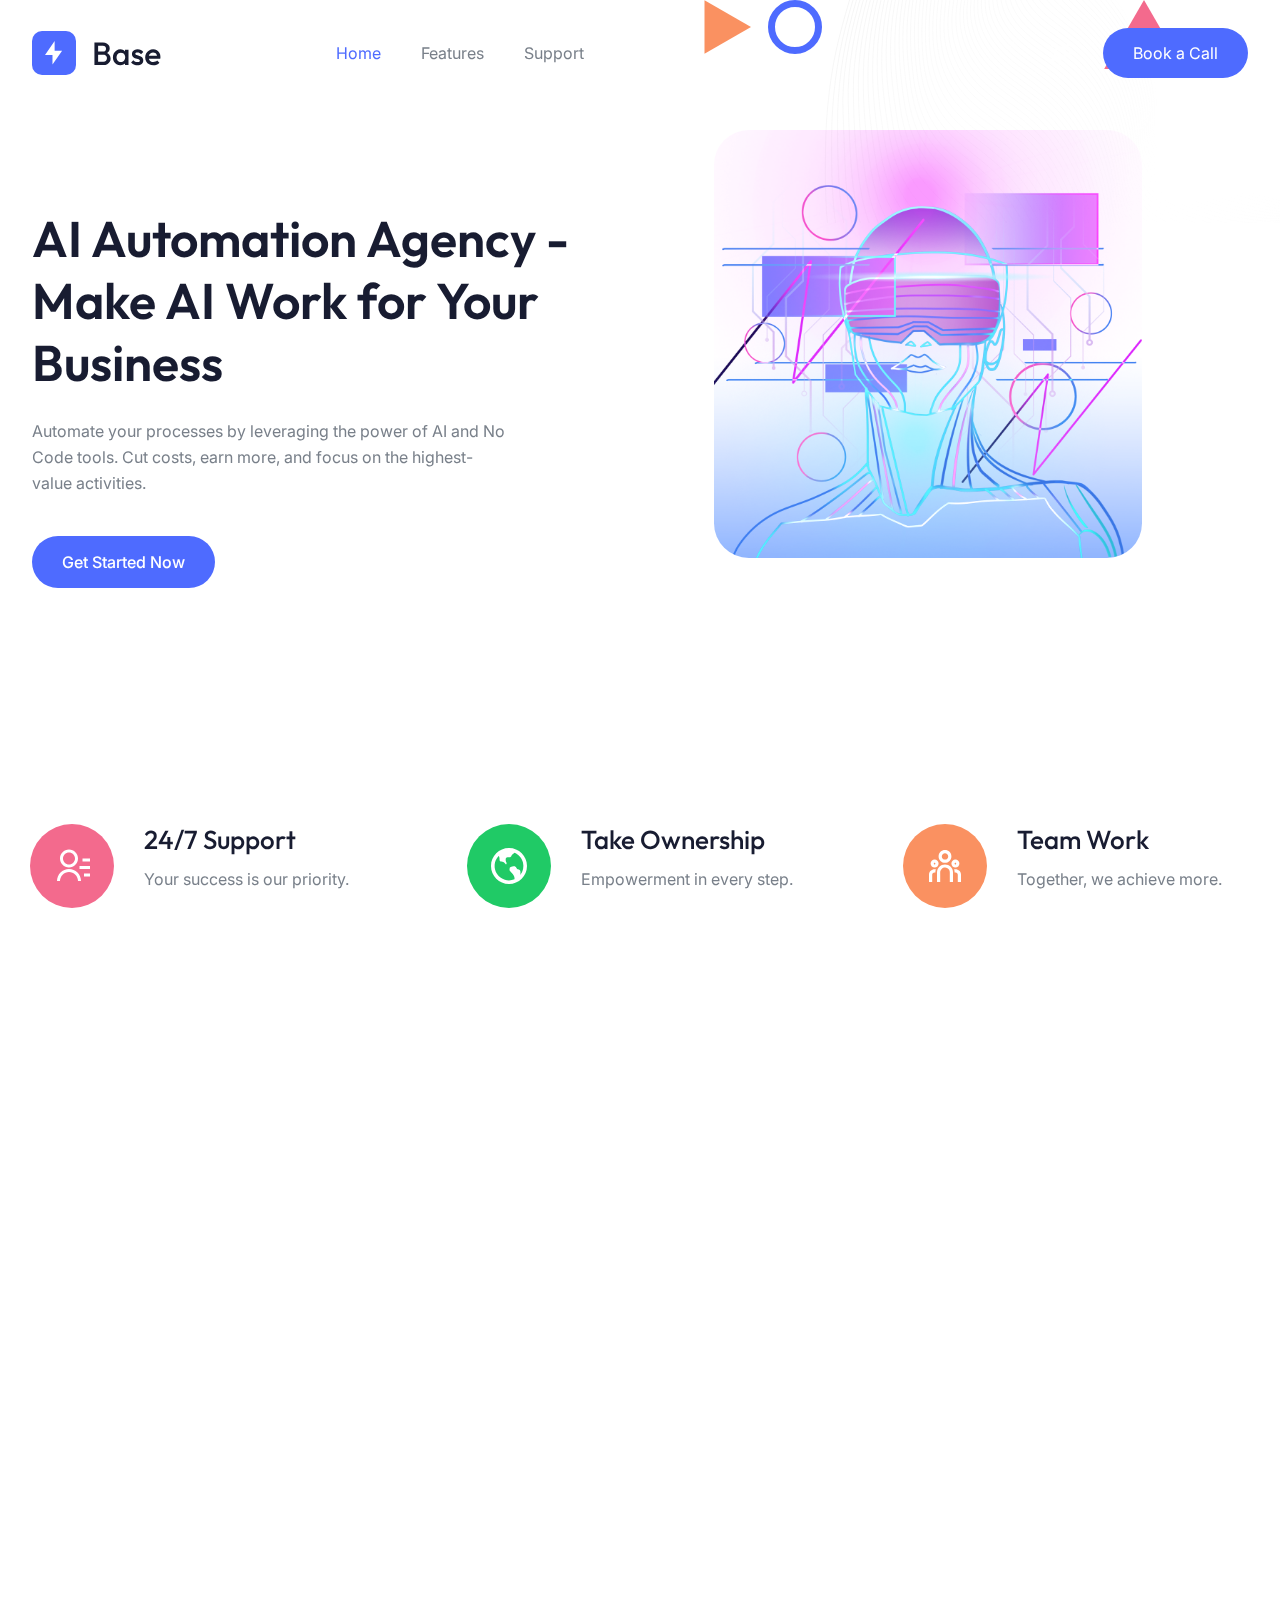
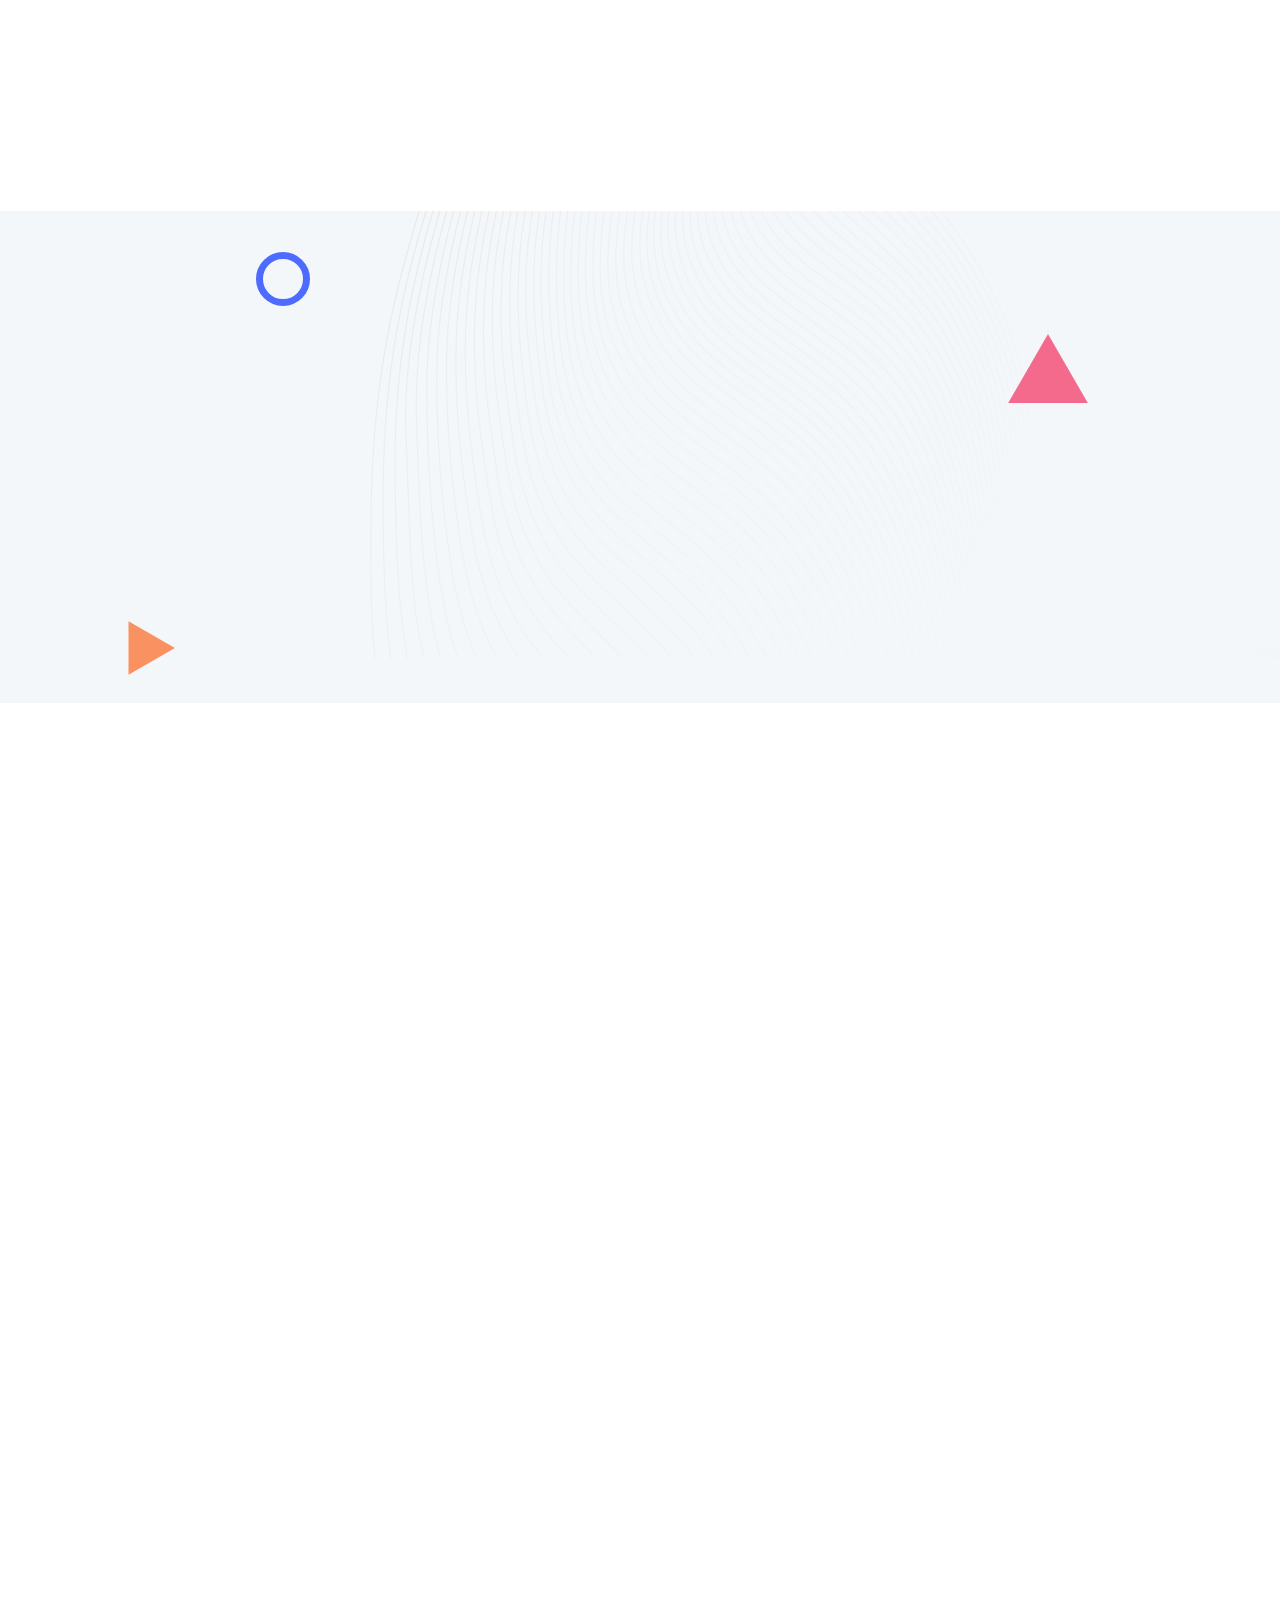
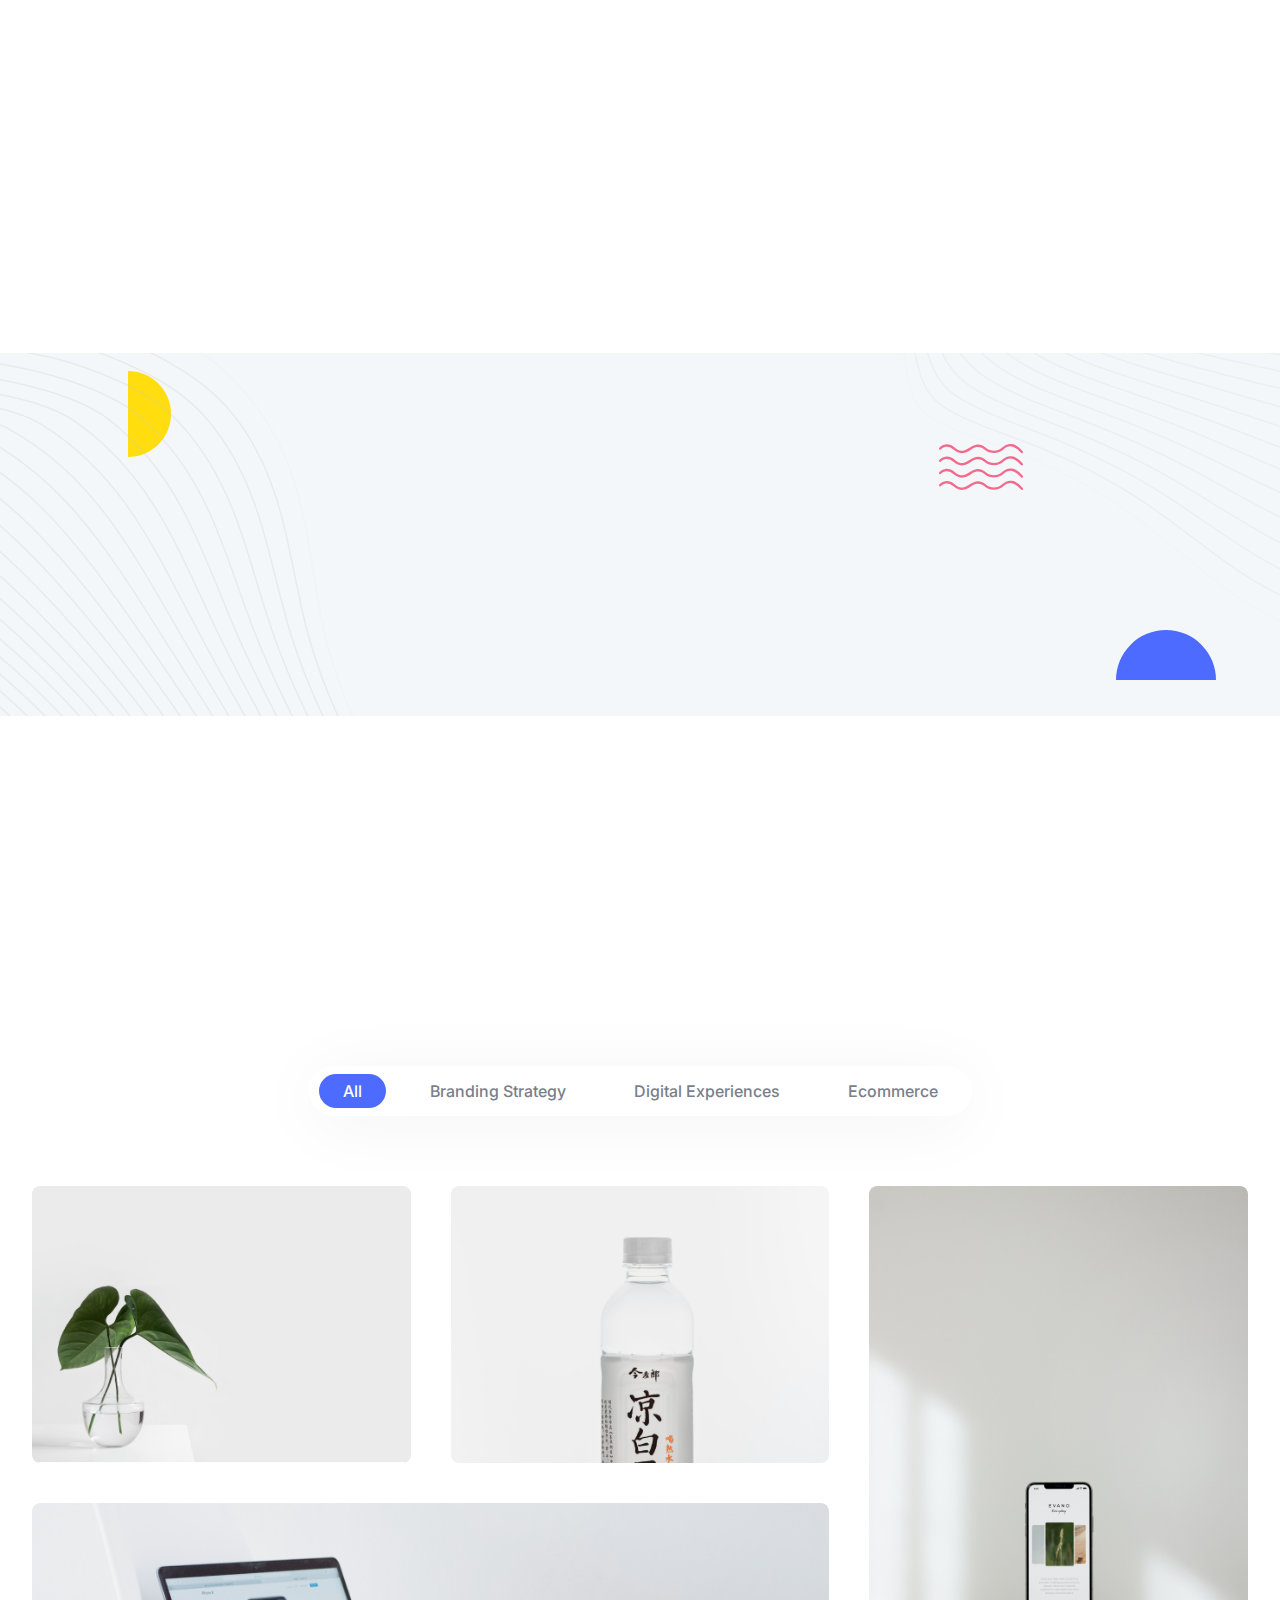
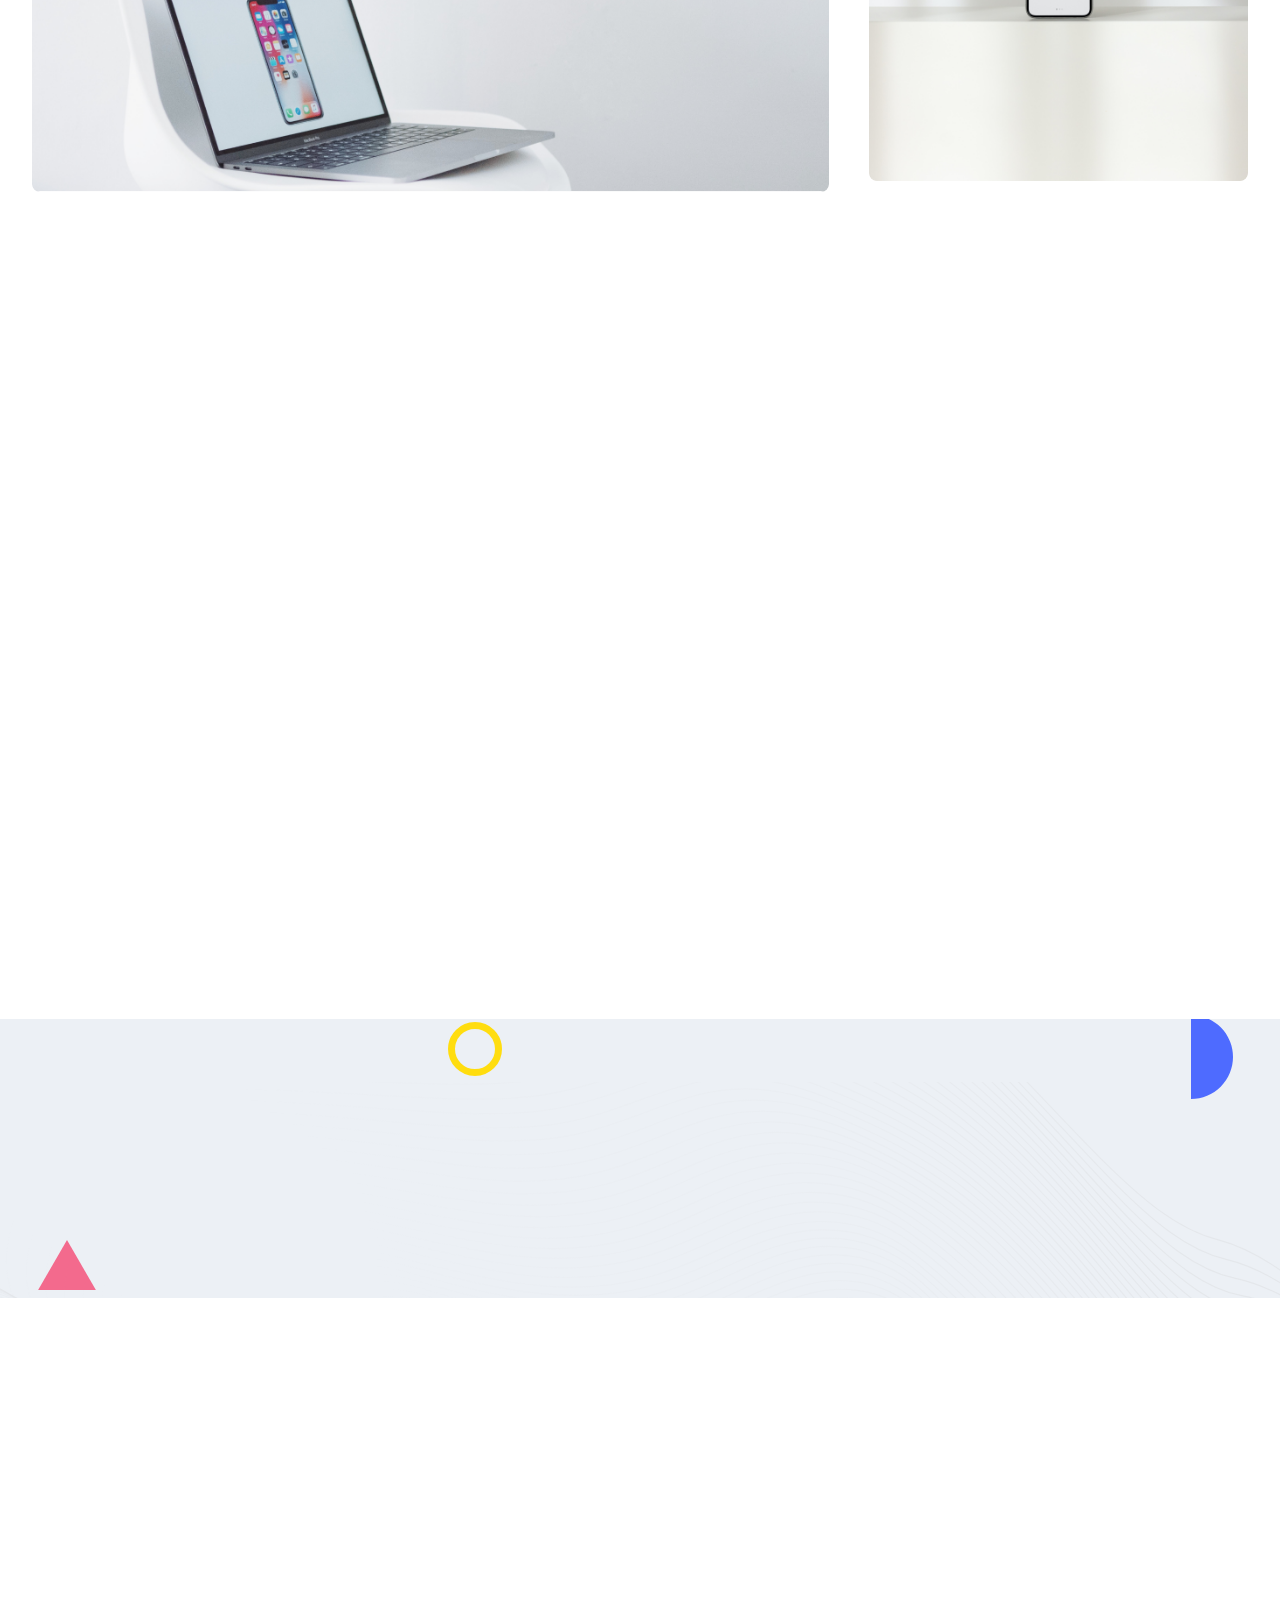
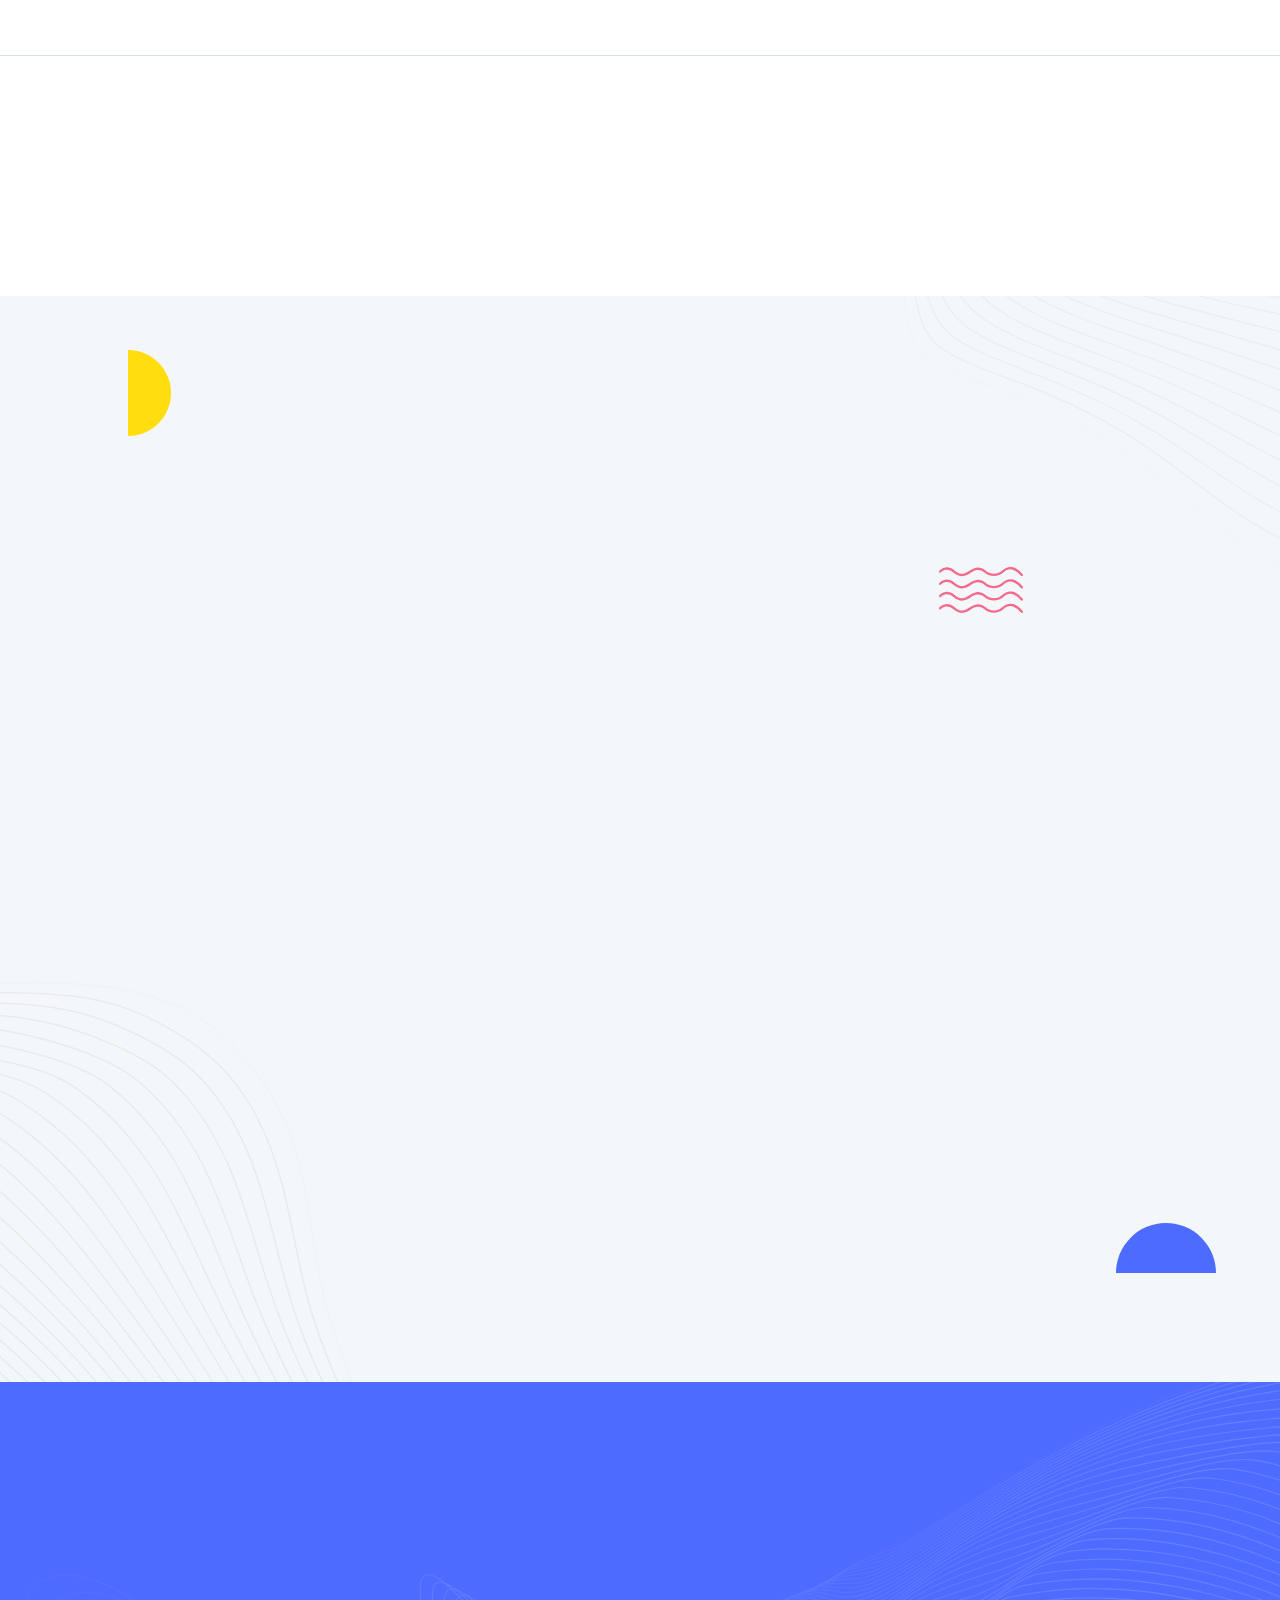
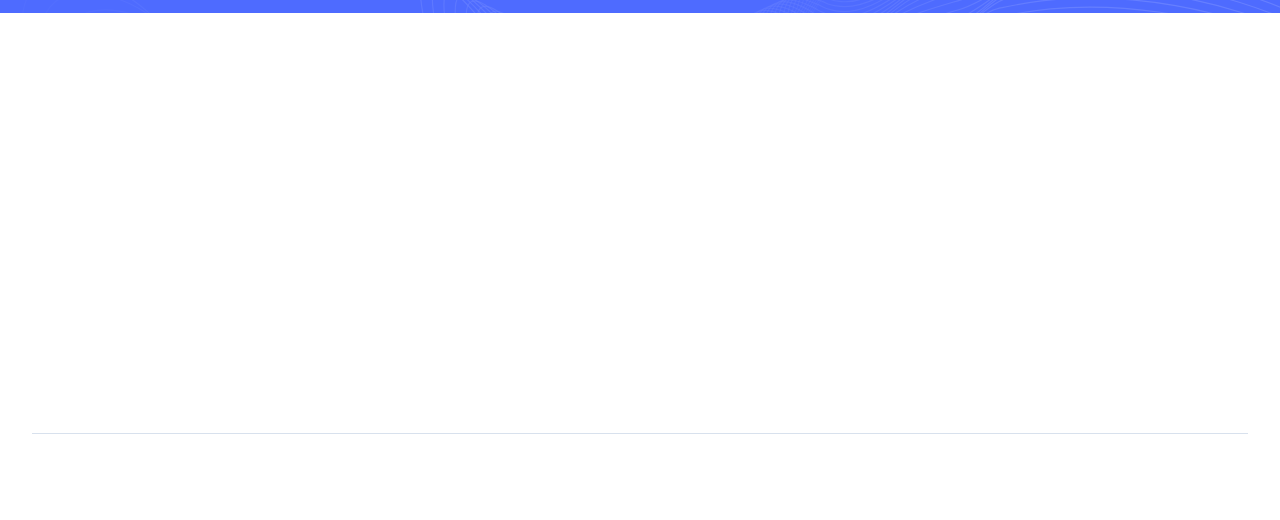
==== commit 51527a93: "final version" ====
--- a/index.html
+++ b/index.html
@@ -4,15 +4,15 @@
     <meta charset="UTF-8" />
     <meta http-equiv="X-UA-Compatible" content="IE=edge" />
     <meta name="viewport" content="width=device-width, initial-scale=1.0" />
-    <title>Base - Tailwind CSS Startup Template</title>
+    <title>AI Agency - AUtomate your stuff</title>
     <link rel="icon" href="favicon.ico" />
     <link href="style.css" rel="stylesheet" />
   </head>
   <body
     x-data="{ page: 'home', 'darkMode': true, 'stickyMenu': false, 'navigationOpen': false, 'scrollTop': false }"
     x-init="
-    darkMode = JSON.parse(localStorage.getItem('darkMode')) !== null ? JSON.parse(localStorage.getItem('darkMode')) : true;
-    $watch('darkMode', value => localStorage.setItem('darkMode', JSON.stringify(value)))"
+         darkMode = JSON.parse(localStorage.getItem('darkMode'));
+         $watch('darkMode', value => localStorage.setItem('darkMode', JSON.stringify(value)))"
     :class="{'b eh': darkMode === true}"
   >
     <!-- ===== Header Start ===== -->
@@ -75,72 +75,7 @@
                 >
               </li>
               <li><a href="index.html#features" class="xl">Features</a></li>
-              <li class="c i" x-data="{ dropdown: false }">
-                <a
-                  href="#"
-                  class="xl tc wf yf bg"
-                  @click.prevent="dropdown = !dropdown"
-                  :class="{ 'mk': page === 'blog-grid' || page === 'blog-single' || page === 'signin' || page === 'signup' || page === '404' }"
-                >
-                  Pages
-
-                  <svg
-                    :class="{ 'wh': dropdown }"
-                    class="th mm we fd pf"
-                    xmlns="http://www.w3.org/2000/svg"
-                    viewBox="0 0 512 512"
-                  >
-                    <path
-                      d="M233.4 406.6c12.5 12.5 32.8 12.5 45.3 0l192-192c12.5-12.5 12.5-32.8 0-45.3s-32.8-12.5-45.3 0L256 338.7 86.6 169.4c-12.5-12.5-32.8-12.5-45.3 0s-12.5 32.8 0 45.3l192 192z"
-                    />
-                  </svg>
-                </a>
-
-                <!-- Dropdown Start -->
-                <ul class="a" :class="{ 'tc': dropdown }">
-                  <li>
-                    <a
-                      href="blog-grid.html"
-                      class="xl"
-                      :class="{ 'mk': page === 'blog-grid' }"
-                      >Blog Grid</a
-                    >
-                  </li>
-                  <li>
-                    <a
-                      href="blog-single.html"
-                      class="xl"
-                      :class="{ 'mk': page === 'blog-single' }"
-                      >Blog Single</a
-                    >
-                  </li>
-                  <li>
-                    <a
-                      href="signin.html"
-                      class="xl"
-                      :class="{ 'mk': page === 'signin' }"
-                      >Sign In</a
-                    >
-                  </li>
-                  <li>
-                    <a
-                      href="signup.html"
-                      class="xl"
-                      :class="{ 'mk': page === 'signup' }"
-                      >Sign Up</a
-                    >
-                  </li>
-                  <li>
-                    <a
-                      href="404.html"
-                      class="xl"
-                      :class="{ 'mk': page === '404' }"
-                      >404</a
-                    >
-                  </li>
-                </ul>
-                <!-- Dropdown End -->
-              </li>
+              
               <li><a href="index.html#support" class="xl">Support</a></li>
             </ul>
           </nav>
@@ -157,7 +92,7 @@
                   @change="darkMode = !darkMode"
                   class="pf vd yc uk h r za ab"
                 />
-                <!-- Icon Sun -->
+             
                 <svg
                   :class="{ 'wn' : page === 'home', 'xh' : page === 'home' && stickyMenu }"
                   class="th om"
@@ -172,22 +107,23 @@
                     fill=""
                   />
                 </svg>
-                <!-- Icon Sun -->
+             
                 <img class="xc nm" src="images/icon-moon.svg" alt="Moon" />
               </label>
             </div>
 
-            <a
+            <!-- <a
               href="signin.html"
               :class="{ 'nk yl' : page === 'home', 'ok' : page === 'home' && stickyMenu }"
               class="ek pk xl"
               >Sign In</a
-            >
+            > -->
             <a
               href="signup.html"
               :class="{ 'hh/[0.15]' : page === 'home', 'sh' : page === 'home' && stickyMenu }"
               class="lk gh dk rg tc wf xf _l gi hi"
-              >Sign Up</a
+              style="background-color: #4E6BFF; color:white;"
+              >Book a Call</a
             >
           </div>
         </div>
@@ -204,8 +140,13 @@
           <!-- <img src="images/shape-01.svg" alt="shape" class="xc 2xl:ud-block h t -ud-left-[10%] ua" />
           <img src="images/shape-02.svg" alt="shape" class="xc 2xl:ud-block h u p va" />
           <img src="images/shape-03.svg" alt="shape" class="xc 2xl:ud-block h v w va" />
-          <img src="images/shape-04.svg" alt="shape" class="h q r" /> -->
-          <!-- <img src="images/ai2.png" alt="Woman" class="h q r ua" style="margin-top:100px; margin-right:40px;" width="70%" /> -->
+          <img src="images/shape-04.svg" alt="shape" class="h q r" />  -->
+        <span class="rc h s r vd fd/5 fh rm"></span>
+        <img src="images/shape-08.svg" alt="Shape Bg" class="h q r" />
+        <img src="images/shape-09.svg" alt="Shape" class="of h y z/2" />
+        <img src="images/shape-10.svg" alt="Shape" class="h _ aa" />
+        <img src="images/shape-11.svg" alt="Shape" class="of h m ba" />
+        <img src="images/aipng.png" alt="Woman" class="h q r ua" style="margin-top:120px; margin-right:20%; padding: 10px; border-radius: 10%;" width="70%" />
         </div>
 
         <!-- Hero Content -->
@@ -307,13 +248,11 @@
                 We Make Our customers happy by giving Best services.
               </h2>
               <p class="uo">
-                It is a long established fact that a reader will be distracted
-                by the readable content of a page when looking at its layout.
-                The point of using Lorem Ipsum.
+                Elevating happiness through exceptional service. We make our customers happy with the best.
               </p>
 
               <a
-                href="https://www.youtube.com/watch?v=xcJtL7QggTI"
+                href="https://youtu.be/-a6E-r8W2Bs?feature=shared"
                 data-fslightbox
                 class="vc wf hg mb"
               >
@@ -321,7 +260,7 @@
                   <span class="nf h vc yc vd rg gh qk -ud-z-1"></span>
                   <img src="images/icon-play.svg" alt="Play" />
                 </span>
-                <span class="kk">SEE HOW WE WORK</span>
+                <span class="kk" style="color:white;">SEE HOW WE WORK</span>
               </a>
             </div>
           </div>
@@ -340,7 +279,7 @@
 
         <!-- Section Title Start -->
         <div
-          x-data="{ sectionTitle: `Meet With Our Creative Dedicated Team`, sectionTitleText: `Lorem ipsum dolor sit amet, consectetur adipiscing elit. In convallis tortor eros. Donec vitae tortor lacus. Phasellus aliquam ante in maximus.`}"
+          x-data="{ sectionTitle: `Meet With Our Creative Dedicated Team`}"
         >
           <div class="animate_top bb ze rj ki xn vq">
             <h2
@@ -357,7 +296,7 @@
             <!-- Team Item -->
             <div class="animate_top rj">
               <div class="c i pg z-1">
-                <img class="vd" src="images/team-01.png" alt="Team" />
+                <!-- <img class="vd" src="images/team-01.png" alt="Team" /> -->
 
                 <div class="ef im nl il">
                   <span
@@ -422,8 +361,8 @@
                 </div>
               </div>
 
-              <h4 class="yj go kk wm ob zb">Olivia Andrium</h4>
-              <p>Product Manager</p>
+              <h3 class="yj go kk wm ob zb">Together, we shape innovation and bring passion to every project</h3>
+              <!-- <p>Together, we shape innovation and bring passion to every project</p> -->
             </div>
 
             <!-- Team Item -->
@@ -494,8 +433,8 @@
                 </div>
               </div>
 
-              <h4 class="yj go kk wm ob zb">Jemse Kemorun</h4>
-              <p>Product Designer</p>
+              <h4 class="yj go kk wm ob zb">Kathan Mehta</h4>
+              <!-- <p>Product Designer</p> -->
             </div>
 
             <!-- Team Item -->
@@ -566,8 +505,8 @@
                 </div>
               </div>
 
-              <h4 class="yj go kk wm ob zb">Avi Pestarica</h4>
-              <p>Web Designer</p>
+              <h4 class="yj go kk wm ob zb"> Malav Shah</h4>
+              <!-- <p>Web Designer</p> -->
             </div>
           </div>
         </div>
@@ -575,10 +514,10 @@
       <!-- ===== Team End ===== -->
 
       <!-- ===== Services Start ===== -->
-      <section class="lj tp kr">
+      <section class="lj tp kr" id="offer">
         <!-- Section Title Start -->
         <div
-          x-data="{ sectionTitle: `We Offer The Best Quality Service for You`, sectionTitleText: `Lorem ipsum dolor sit amet, consectetur adipiscing elit. In convallis tortor eros. Donec vitae tortor lacus. Phasellus aliquam ante in maximus.`}"
+          x-data="{ sectionTitle: `We Offer following Services`, sectionTitleText: `Top-notch service crafted just for you.`}"
         >
           <div class="animate_top bb ze rj ki xn vq">
             <h2
@@ -595,60 +534,54 @@
             <!-- Service Item -->
             <div class="animate_top sg oi pi zq ml il am cn _m">
               <img src="images/icon-04.svg" alt="Icon" />
-              <h4 class="ek zj kk wm nb _b">Crafted for Startups</h4>
+              <h4 class="ek zj kk wm nb _b">AI Automation</h4>
               <p>
-                Lorem ipsum dolor sit amet, consectetur adipiscing elit. In
-                convallis tortor.
+                Streamline processes and harness the power of artificial intelligence to transform your workflow.
               </p>
             </div>
 
             <!-- Service Item -->
             <div class="animate_top sg oi pi zq ml il am cn _m">
               <img src="images/icon-05.svg" alt="Icon" />
-              <h4 class="ek zj kk wm nb _b">High-quality Design</h4>
+              <h4 class="ek zj kk wm nb _b">AI Powered Content / Media </h4>
               <p>
-                Lorem ipsum dolor sit amet, consectetur adipiscing elit. In
-                convallis tortor.
+                Supercharge your content and media with AI to make it even more awesome.
               </p>
             </div>
 
             <!-- Service Item -->
             <div class="animate_top sg oi pi zq ml il am cn _m">
               <img src="images/icon-06.svg" alt="Icon" />
-              <h4 class="ek zj kk wm nb _b">All Essential Sections</h4>
+              <h4 class="ek zj kk wm nb _b">Micro SaaS Development</h4>
               <p>
-                Lorem ipsum dolor sit amet, consectetur adipiscing elit. In
-                convallis tortor.
+                SaaS solutions to meet your specific needs, providing scalable and efficient development for a competitive edge.
               </p>
             </div>
 
             <!-- Service Item -->
             <div class="animate_top sg oi pi zq ml il am cn _m">
               <img src="images/icon-07.svg" alt="Icon" />
-              <h4 class="ek zj kk wm nb _b">Speed Optimized</h4>
+              <h4 class="ek zj kk wm nb _b">AI Consulting</h4>
               <p>
-                Lorem ipsum dolor sit amet, consectetur adipiscing elit. In
-                convallis tortor.
+                Confidently navigate the AI landscape. Our experts ensure seamless AI integration for optimal business results.
               </p>
             </div>
 
             <!-- Service Item -->
             <div class="animate_top sg oi pi zq ml il am cn _m">
               <img src="images/icon-05.svg" alt="Icon" />
-              <h4 class="ek zj kk wm nb _b">Fully Customizable</h4>
+              <h4 class="ek zj kk wm nb _b">Innovation Acceleration</h4>
               <p>
-                Lorem ipsum dolor sit amet, consectetur adipiscing elit. In
-                convallis tortor.
+                growth strategies and cutting-edge AI solutions to drive your business forward with a competitive edge.
               </p>
             </div>
 
             <!-- Service Item -->
             <div class="animate_top sg oi pi zq ml il am cn _m">
               <img src="images/icon-06.svg" alt="Icon" />
-              <h4 class="ek zj kk wm nb _b">Regular Updates</h4>
+              <h4 class="ek zj kk wm nb _b">Enterprise AI Solutions</h4>
               <p>
-                Lorem ipsum dolor sit amet, consectetur adipiscing elit. In
-                convallis tortor.
+                Elevate your enterprise with advanced AI solutions for streamlined operations and optimal efficiency.
               </p>
             </div>
           </div>
@@ -657,17 +590,33 @@
       <!-- ===== Services End ===== -->
 
       <!-- ===== Pricing Table Start ===== -->
-      <section x-data="setup()" class="i pg fh rm ji gp uq">
+      <section x-data="setup()" class="i pg fh rm ji gp uq" >
         <!-- Bg Shapes -->
         <img src="images/shape-06.svg" alt="Shape" class="h aa y" />
         <img src="images/shape-03.svg" alt="Shape" class="h ca u" />
         <img src="images/shape-07.svg" alt="Shape" class="h w da ee" />
         <img src="images/shape-12.svg" alt="Shape" class="h p s" />
         <img src="images/shape-13.svg" alt="Shape" class="h r q" />
-
+        <div class="bb ye i z-10 ki xn dr">
+          <div class="tc uf sn tn un gg">
+            <div class="animate_left to/2">
+              <h2 class="fk vj zp pr lk ac">
+                Book a Discovery Call Now
+              </h2>
+              <p class="lk">
+                Book a Discovery Call now to explore tailored solutions and unlock the full potential of automation for your business.
+              </p>
+            </div>
+            <div class="animate_right bf">
+              <a href="/#offer" class="vc ek kk hh rg ol il cm gi hi" style="background-color: #4E6BFF; color: white;">
+                Let's Talk :)
+              </a>
+            </div>
+          </div>
+        </div>
         <!-- Section Title Start -->
-        <div
-          x-data="{ sectionTitle: `We Offer Great Affordable Premium Prices.`, sectionTitleText: `It is a long established fact that a reader will be distracted by the readable content of a page when looking at its layout. The point of using.`}"
+        <!-- <div
+          x-data="{ sectionTitle: `We Offer Great Affordable Premium Prices.`}"
         >
           <div class="animate_top bb ze rj ki xn vq">
             <h2
@@ -676,11 +625,11 @@
             ></h2>
             <p class="bb on/5 wo/5 hq" x-text="sectionTitleText"></p>
           </div>
-        </div>
+        </div> -->
         <!-- Section Title End -->
 
         <!-- Pricing switcher -->
-        <div class="tc wf xf jb og">
+        <!-- <div class="tc wf xf jb og">
           <span class="ek kk wm">Bill Monthly</span>
           <button
             class="i rg gm"
@@ -694,17 +643,17 @@
             ></div>
           </button>
           <span class="ek kk wm">Bill Annually</span>
-        </div>
+        </div> -->
 
         <!-- Pricing Table -->
-        <div class="bb ze i va ki xn yq bc">
+        <!-- <div class="bb ze i va ki xn yq bc text-center" style="text-align: center;">
           <div class="wc qf pn xo jg">
             <template x-for="(plan, i) in plans" x-key="i">
-              <!-- Pricing Item -->
+       
               <div class="animate_top rj sg hh sm vk xm hi nj oj">
-                <h4 x-text="plan.name" class="wj kk wm fb"></h4>
-
-                <div class="tc wf xf kg cc">
+                <h4 x-text="plan.name" class="wj kk wm fb"></h4> -->
+
+                <!-- <div class="tc wf xf kg cc">
                   <h2
                     :class="plan.name == 'Basic' ? 'text-green-500' : ''"
                     x-text="`$${billPlan == 'monthly' ? plan.price.monthly : plan.price.annually}`"
@@ -714,31 +663,32 @@
                     x-text="billPlan == 'monthly' ? '/per month' : '/per year'"
                     class="sc ak kk wm"
                   ></span>
-                </div>
-
-                <p class="ur dc">No credit card required</p>
+                </div> -->
+
+                <!-- <p class="ur dc">No credit card required</p> -->
 
                 <!-- Button -->
-                <a
+                <!-- <a
                   href="#"
                   class="ek rg lk ml il gi ri"
+                  style="text-align: center; display: block; margin: 0;"
                   :class="plan.name == 'Growth Plan' ? 'gh sl' : 'mh tl'"
                 >
-                  Try for free
-                </a>
+                  Book a Free Call
+                </a> -->
 
                 <!-- Features -->
-                <ul class="tc sf bg ob fb">
+                <!-- <ul class="tc sf bg ob fb">
                   <template x-for="(feature, i) in plan.features" x-key="i">
                     <li x-text="feature"></li>
                   </template>
-                </ul>
-
-                <p class="kk wm">7-day free trial</p>
-              </div>
+                </ul> -->
+
+                <!-- <p class="kk wm">7-day free trial</p> -->
+              <!-- </div>
             </template>
           </div>
-        </div>
+        </div> -->
       </section>
       <!-- ===== Pricing Table End ===== -->
 
@@ -746,7 +696,7 @@
       <section class="pg pj vp mr oj wp nr">
         <!-- Section Title Start -->
         <div
-          x-data="{ sectionTitle: `We Offer Great Affordable Premium Prices.`, sectionTitleText: `It is a long established fact that a reader will be distracted by the readable content of a page when looking at its layout. The point of using.`}"
+          x-data="{ sectionTitle: `Here are some of the awesome projects we have worked on.`, sectionTitleText: `Discover our portfolio of remarkable projects, showcasing innovation and expertise at its best.`}"
         >
           <div class="animate_top bb ze rj ki xn vq">
             <h2
@@ -932,7 +882,7 @@
       <section class="hj rp hr">
         <!-- Section Title Start -->
         <div
-          x-data="{ sectionTitle: `Client’s Testimonials`, sectionTitleText: `It is a long established fact that a reader will be distracted by the readable content of a page when looking at its layout. The point of using.`}"
+          x-data="{ sectionTitle: `Client’s Testimonials`}"
         >
           <div class="animate_top bb ze rj ki xn vq">
             <h2
@@ -1039,20 +989,20 @@
         <div class="bb ze i va ki xn br">
           <div class="tc uf sn tn xf un gg">
             <div class="animate_top me/5 ln rj">
-              <h2 class="gk vj zp or kk wm hc">785</h2>
-              <p class="ek bk aq">Global Brands</p>
+              <h2 class="gk vj zp or kk wm hc">100+</h2>
+              <p class="ek bk aq">Projects</p>
             </div>
             <div class="animate_top me/5 ln rj">
-              <h2 class="gk vj zp or kk wm hc">533</h2>
+              <h2 class="gk vj zp or kk wm hc">14+</h2>
               <p class="ek bk aq">Happy Clients</p>
             </div>
             <div class="animate_top me/5 ln rj">
-              <h2 class="gk vj zp or kk wm hc">865</h2>
+              <h2 class="gk vj zp or kk wm hc">2</h2>
               <p class="ek bk aq">Winning Award</p>
             </div>
             <div class="animate_top me/5 ln rj">
-              <h2 class="gk vj zp or kk wm hc">346</h2>
-              <p class="ek bk aq">Happy Clients</p>
+              <h2 class="gk vj zp or kk wm hc">100k+</h2>
+              <p class="ek bk aq">Revenue Generated</p>
             </div>
           </div>
         </div>
@@ -1063,7 +1013,7 @@
       <section class="pj vp mr">
         <!-- Section Title Start -->
         <div
-          x-data="{ sectionTitle: `Trusted by Global Brands`, sectionTitleText: `It is a long established fact that a reader will be distracted by the readable content of a page when looking at its layout. The point of using.`}"
+          x-data="{ sectionTitle: `Trusted by Global Brands`}"
         >
           <div class="animate_top bb ze rj ki xn vq">
             <h2
@@ -1157,7 +1107,7 @@
       <!-- ===== Blog Start ===== -->
       <section class="ji gp uq">
         <!-- Section Title Start -->
-        <div
+        <!-- <div
           x-data="{ sectionTitle: `Latest Blogs & News`, sectionTitleText: `It is a long established fact that a reader will be distracted by the readable content of a page when looking at its layout. The point of using.`}"
         >
           <div class="animate_top bb ze rj ki xn vq">
@@ -1167,12 +1117,12 @@
             ></h2>
             <p class="bb on/5 wo/5 hq" x-text="sectionTitleText"></p>
           </div>
-        </div>
+        </div> -->
         <!-- Section Title End -->
 
-        <div class="bb ye ki xn vq jb jo">
+        <!-- <div class="bb ye ki xn vq jb jo">
           <div class="wc qf pn xo zf iq">
-            <!-- Blog Item -->
+     
             <div class="animate_top sg vk rm xm">
               <div class="c rc i z-1 pg">
                 <img class="w-full" src="images/blog-01.png" alt="Blog" />
@@ -1205,7 +1155,7 @@
               </div>
             </div>
 
-            <!-- Blog Item -->
+
             <div class="animate_top sg vk rm xm">
               <div class="c rc i z-1 pg">
                 <img class="w-full" src="images/blog-02.png" alt="Blog" />
@@ -1238,7 +1188,7 @@
               </div>
             </div>
 
-            <!-- Blog Item -->
+   
             <div class="animate_top sg vk rm xm">
               <div class="c rc i z-1 pg">
                 <img class="w-full" src="images/blog-03.png" alt="Blog" />
@@ -1271,9 +1221,9 @@
               </div>
             </div>
           </div>
-        </div>
+        </div> -->
       </section>
-      <!-- ===== Blog End ===== -->
+ 
 
       <!-- ===== Contact Start ===== -->
       <section id="support" class="i pg fh rm ji gp uq">
@@ -1299,9 +1249,10 @@
         <!-- Section Title End -->
 
         <div class="i va bb ye ki xn wq jb mo">
-          <div class="tc uf sn tf rn un zf xl:gap-10">
-            <div class="animate_top w-full mn/5 to/3 vk sg hh sm yh rq i pg">
-              <!-- Bg Shapes -->
+         
+            
+
+            <div class="animate_top w-full nn/5 vo/3 vk sg hh sm yh tq">
               <img src="images/shape-03.svg" alt="Shape" class="h la x wd" />
               <img
                 src="images/shape-06.svg"
@@ -1400,81 +1351,8 @@
                     </a>
                   </li>
                 </ul>
-              </div>
-            </div>
-
-            <div class="animate_top w-full nn/5 vo/3 vk sg hh sm yh tq">
-              <form
-                action="https://formbold.com/s/unique_form_id"
-                method="POST"
-              >
-                <div class="tc sf yo ap zf ep qb">
-                  <div class="vd to/2">
-                    <label class="rc ac" for="fullname">Full name</label>
-                    <input
-                      type="text"
-                      name="fullname"
-                      id="fullname"
-                      placeholder="Devid Wonder"
-                      class="vd ph sg zk xm _g ch pm hm dm dn em pl/50 xi mi"
-                    />
-                  </div>
-
-                  <div class="vd to/2">
-                    <label class="rc ac" for="email">Email address</label>
-                    <input
-                      type="email"
-                      name="email"
-                      id="email"
-                      placeholder="example@gmail.com"
-                      class="vd ph sg zk xm _g ch pm hm dm dn em pl/50 xi mi"
-                    />
-                  </div>
-                </div>
-
-                <div class="tc sf yo ap zf ep qb">
-                  <div class="vd to/2">
-                    <label class="rc ac" for="phone">Phone number</label>
-                    <input
-                      type="text"
-                      name="phone"
-                      id="phone"
-                      placeholder="+009 3342 3432"
-                      class="vd ph sg zk xm _g ch pm hm dm dn em pl/50 xi mi"
-                    />
-                  </div>
-
-                  <div class="vd to/2">
-                    <label class="rc ac" for="subject">Subject</label>
-                    <input
-                      type="text"
-                      for="subject"
-                      id="subject"
-                      placeholder="Type your subject"
-                      class="vd ph sg zk xm _g ch pm hm dm dn em pl/50 xi mi"
-                    />
-                  </div>
-                </div>
-
-                <div class="fb">
-                  <label class="rc ac" for="message">Message</label>
-                  <textarea
-                    placeholder="Message"
-                    rows="4"
-                    name="message"
-                    id="message"
-                    class="vd ph sg zk xm _g ch pm hm dm dn em pl/50 ci"
-                  ></textarea>
-                </div>
-
-                <div class="tc xf">
-                  <button class="vc rg lk gh ml il hi gi _l">
-                    Send Message
-                  </button>
-                </div>
-              </form>
-            </div>
-          </div>
+            </div>
+          <!-- </div> -->
         </div>
       </section>
       <!-- ===== Contact End ===== -->
@@ -1488,17 +1366,17 @@
           <div class="tc uf sn tn un gg">
             <div class="animate_left to/2">
               <h2 class="fk vj zp pr lk ac">
-                Join with 5000+ Startups Growing with Base.
+                Boost your growth now
               </h2>
-              <p class="lk">
+              <!-- <p class="lk">
                 Lorem ipsum dolor sit amet, consectetur adipiscing elit. Nunc
                 quis nibh lorem. Duis sed odio lorem. In a efficitur leo. Ut
                 venenatis rhoncus.
-              </p>
+              </p> -->
             </div>
             <div class="animate_right bf">
-              <a href="#" class="vc ek kk hh rg ol il cm gi hi">
-                Get Started Now
+              <a href="/#offer" class="vc ek kk hh rg ol il cm gi hi">
+                Book a Call
               </a>
             </div>
           </div>
@@ -1520,7 +1398,7 @@
               </a>
 
               <p class="lc fb">
-                Lorem ipsum dolor sit amet, consectetur adipiscing elit.
+                Automating Life with AI 
               </p>
 
               <ul class="tc wf cg">
@@ -1627,7 +1505,7 @@
 
                 <ul>
                   <li><a href="#" class="sc xl vb">Home</a></li>
-                  <li><a href="#" class="sc xl vb">Product</a></li>
+                  <li><a href="/#offer" class="sc xl vb">Services</a></li>
                   <li>
                     <a href="#" class="sc xl vb">
                       Careers
@@ -1638,8 +1516,8 @@
                 </ul>
               </div>
 
-              <div class="animate_top">
-                <h4 class="kk wm tj ec">Services</h4>
+              <!-- <div class="animate_top">
+                <h4 class="kk wm tj ec">Pricing</h4>
 
                 <ul>
                   <li><a href="#" class="sc xl vb">Web Development</a></li>
@@ -1647,7 +1525,7 @@
                   <li><a href="#" class="sc xl vb">Digital Marketing</a></li>
                   <li><a href="#" class="sc xl vb">Ui/Ux Design</a></li>
                 </ul>
-              </div>
+              </div> -->
 
               <div class="animate_top">
                 <h4 class="kk wm tj ec">Support</h4>
@@ -1668,21 +1546,23 @@
                   action="https://formbold.com/s/unique_form_id"
                   method="POST"
                 >
-                  <div class="i">
+                  <div class="i" >
                     <input
                       type="text"
                       placeholder="Email address"
                       class="vd sm _g ch pm vk xm rg gm dm dn gi mi"
                     />
 
-                    <button class="h q fi">
+                    <button class="h q fi" style="background-color: #4E6BFF; border-radius:50%; color:white;">
                       <svg
                         class="th vm ul"
                         width="20"
                         height="20"
                         viewBox="0 0 20 20"
                         fill="none"
+                        style="color: white;"
                         xmlns="http://www.w3.org/2000/svg"
+                       
                       >
                         <g clip-path="url(#clip0_48_1487)">
                           <path
@@ -1716,7 +1596,7 @@
           </div>
 
           <div class="animate_top">
-            <p>&copy; 2025 Base. All rights reserved</p>
+            <p>&copy; 2023 AI Agency. All rights reserved</p>
           </div>
         </div>
         <!-- Footer Bottom -->
@@ -1754,42 +1634,42 @@
           billPlan: "monthly",
 
           plans: [
-            {
-              name: "Starter",
-              price: {
-                monthly: 29,
-                annually: 29 * 12 - 199,
-              },
-              features: [
-                "400 GB Storaget",
-                "Unlimited Photos & Videos",
-                "Exclusive Support",
-              ],
-            },
+            // {
+            //   name: "Starter",
+            //   price: {
+            //     monthly: 29,
+            //     annually: 29 * 12 - 199,
+            //   },
+            //   features: [
+            //     "400 GB Storaget",
+            //     "Unlimited Photos & Videos",
+            //     "Exclusive Support",
+            //   ],
+            // },
             {
               name: "Growth Plan",
-              price: {
-                monthly: 59,
-                annually: 59 * 12 - 100,
-              },
-              features: [
-                "400 GB Storaget",
-                "Unlimited Photos & Videos",
-                "Exclusive Support",
-              ],
+              // price: {
+              //   monthly: 59,
+              //   annually: 59 * 12 - 100,
+              // },
+              // features: [
+              //   "400 GB Storaget",
+              //   "Unlimited Photos & Videos",
+              //   "Exclusive Support",
+              // ],
             },
-            {
-              name: "Business",
-              price: {
-                monthly: 139,
-                annually: 139 * 12 - 100,
-              },
-              features: [
-                "400 GB Storaget",
-                "Unlimited Photos & Videos",
-                "Exclusive Support",
-              ],
-            },
+            // {
+            //   name: "Business",
+            //   price: {
+            //     monthly: 139,
+            //     annually: 139 * 12 - 100,
+            //   },
+            //   features: [
+            //     "400 GB Storaget",
+            //     "Unlimited Photos & Videos",
+            //     "Exclusive Support",
+            //   ],
+            // },
           ],
         };
       };
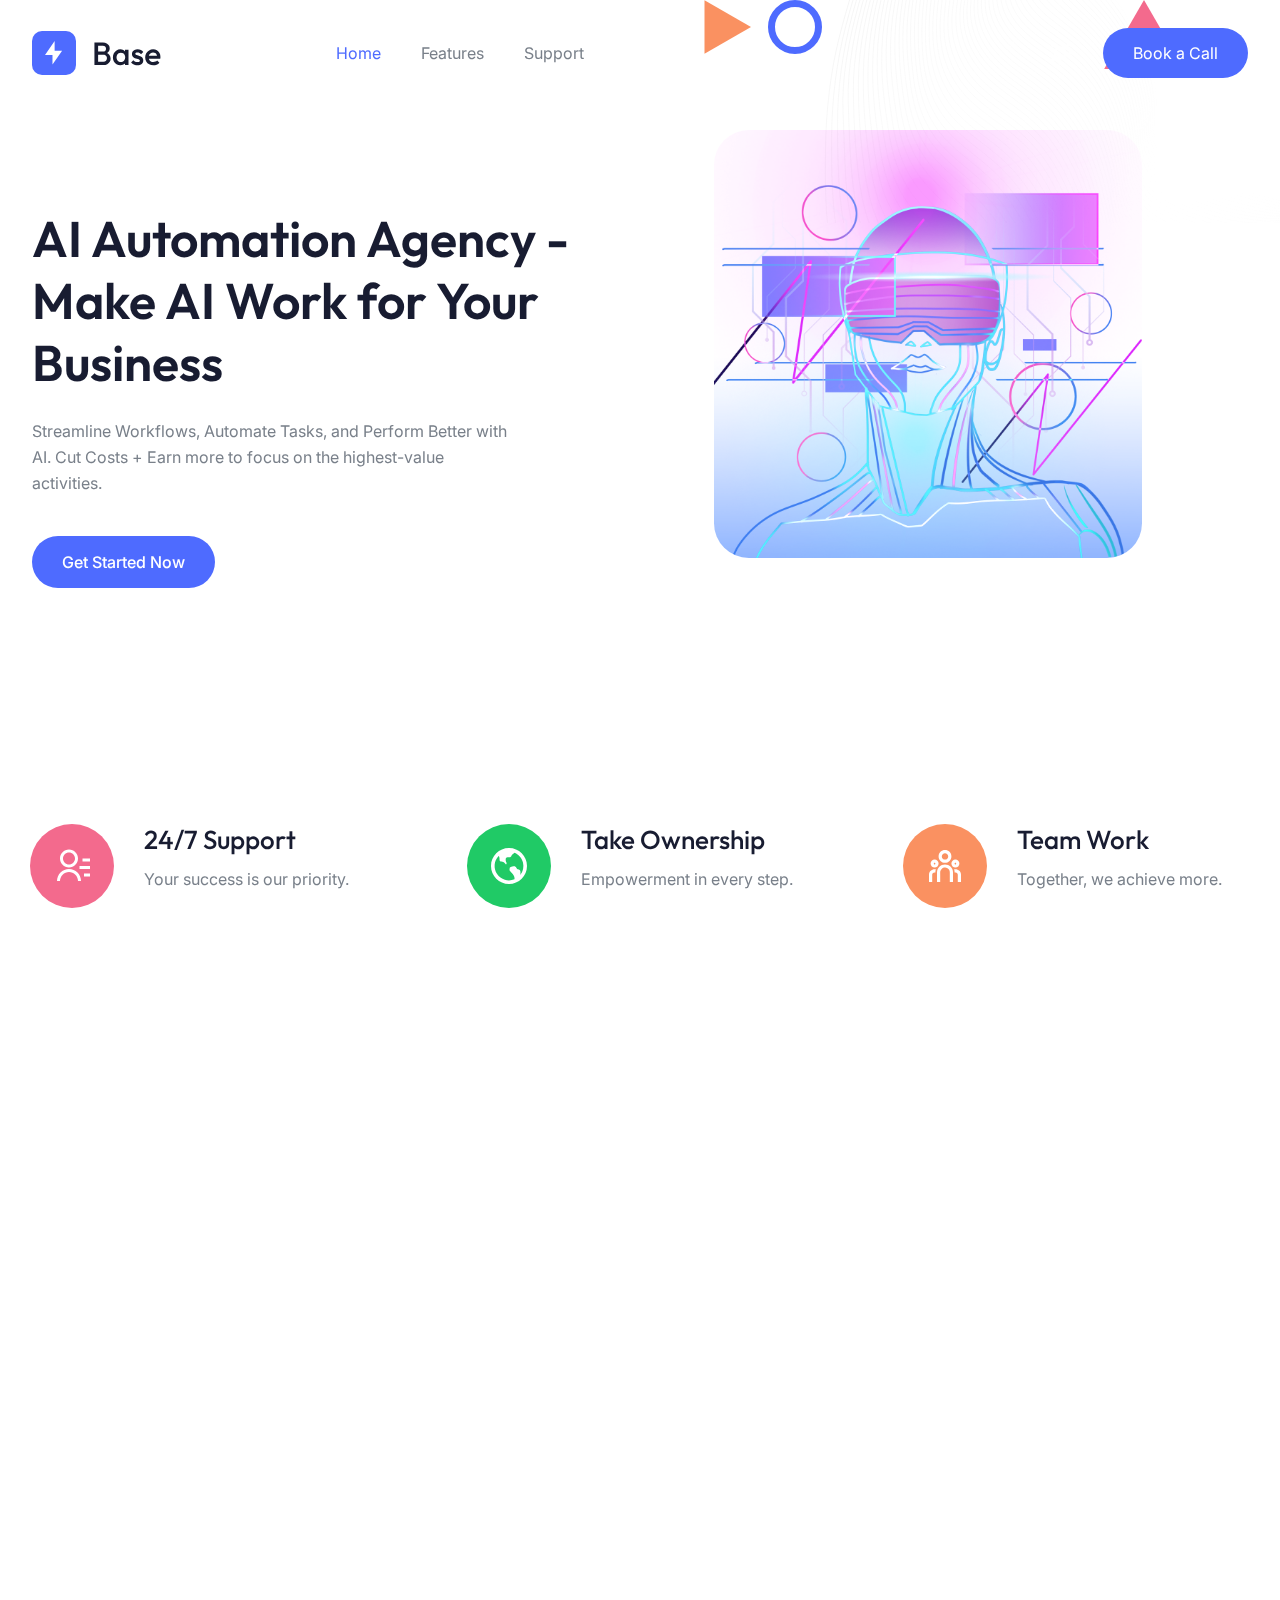
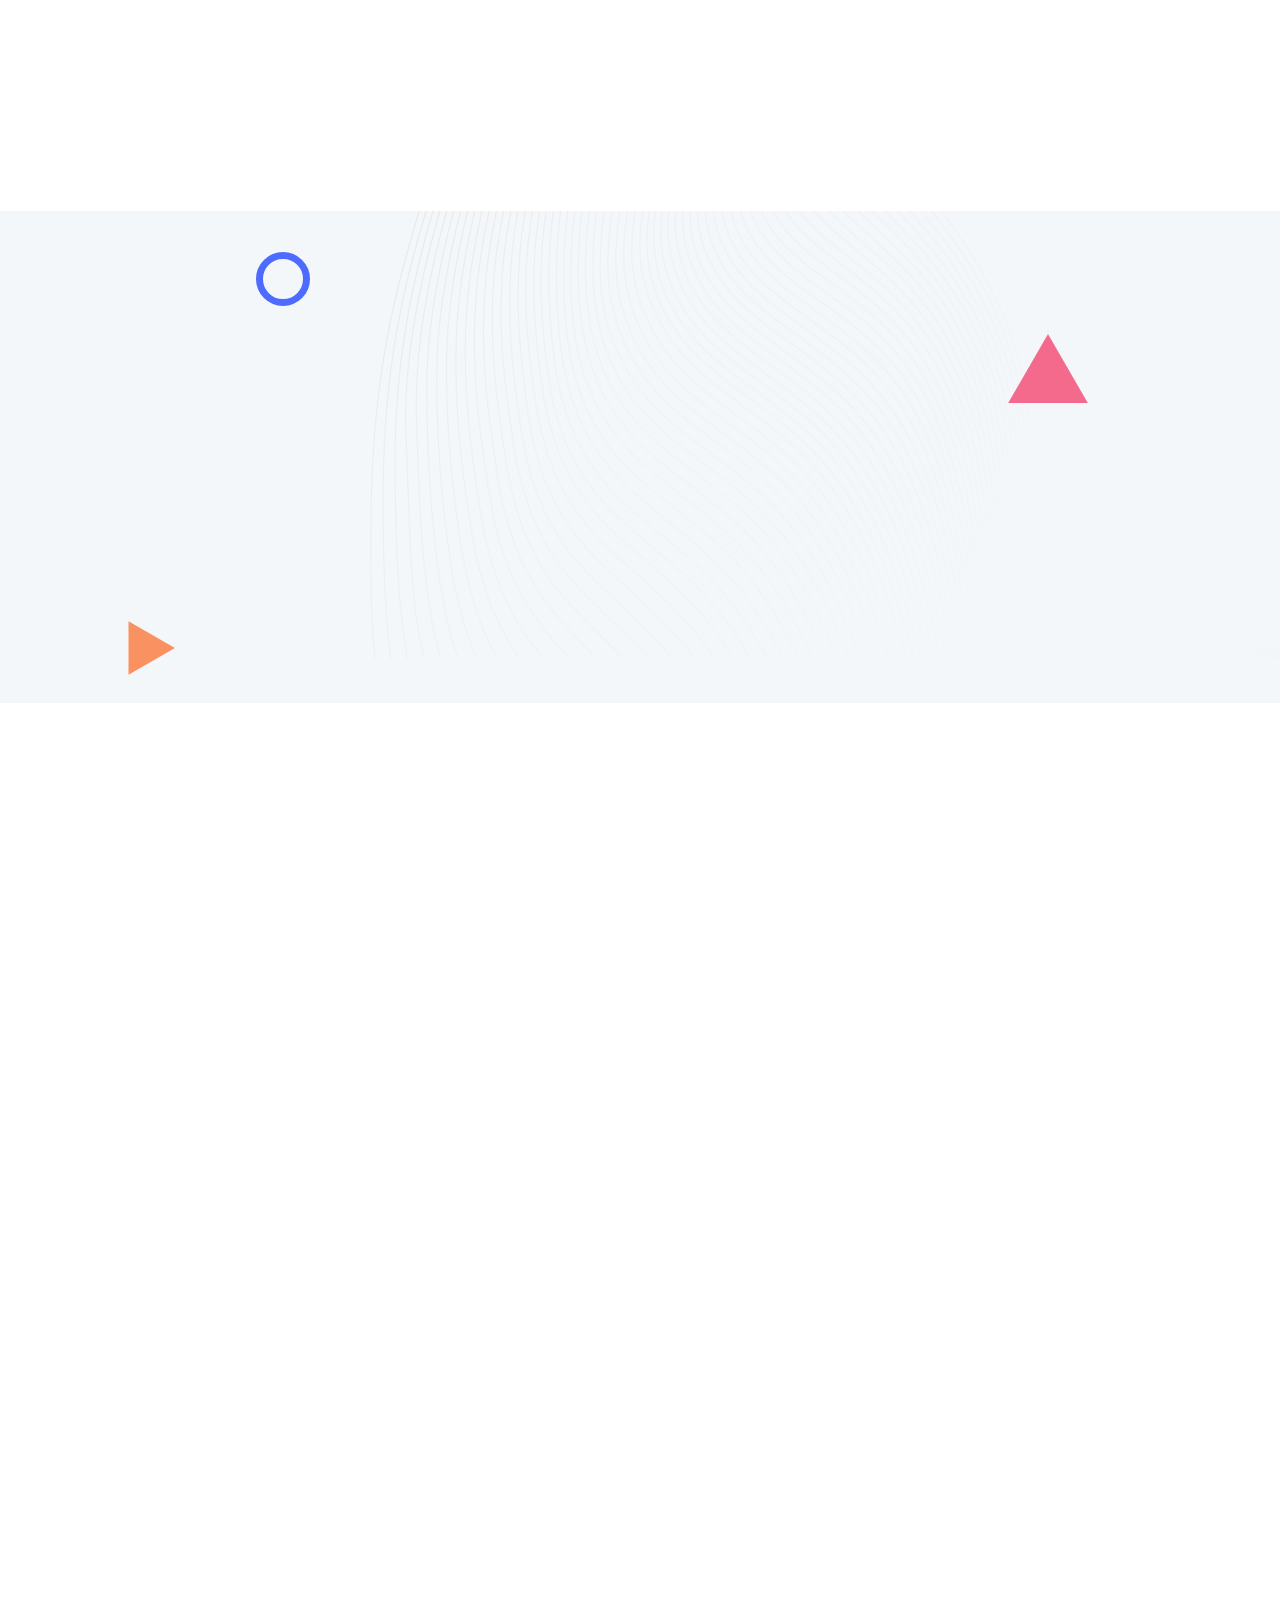
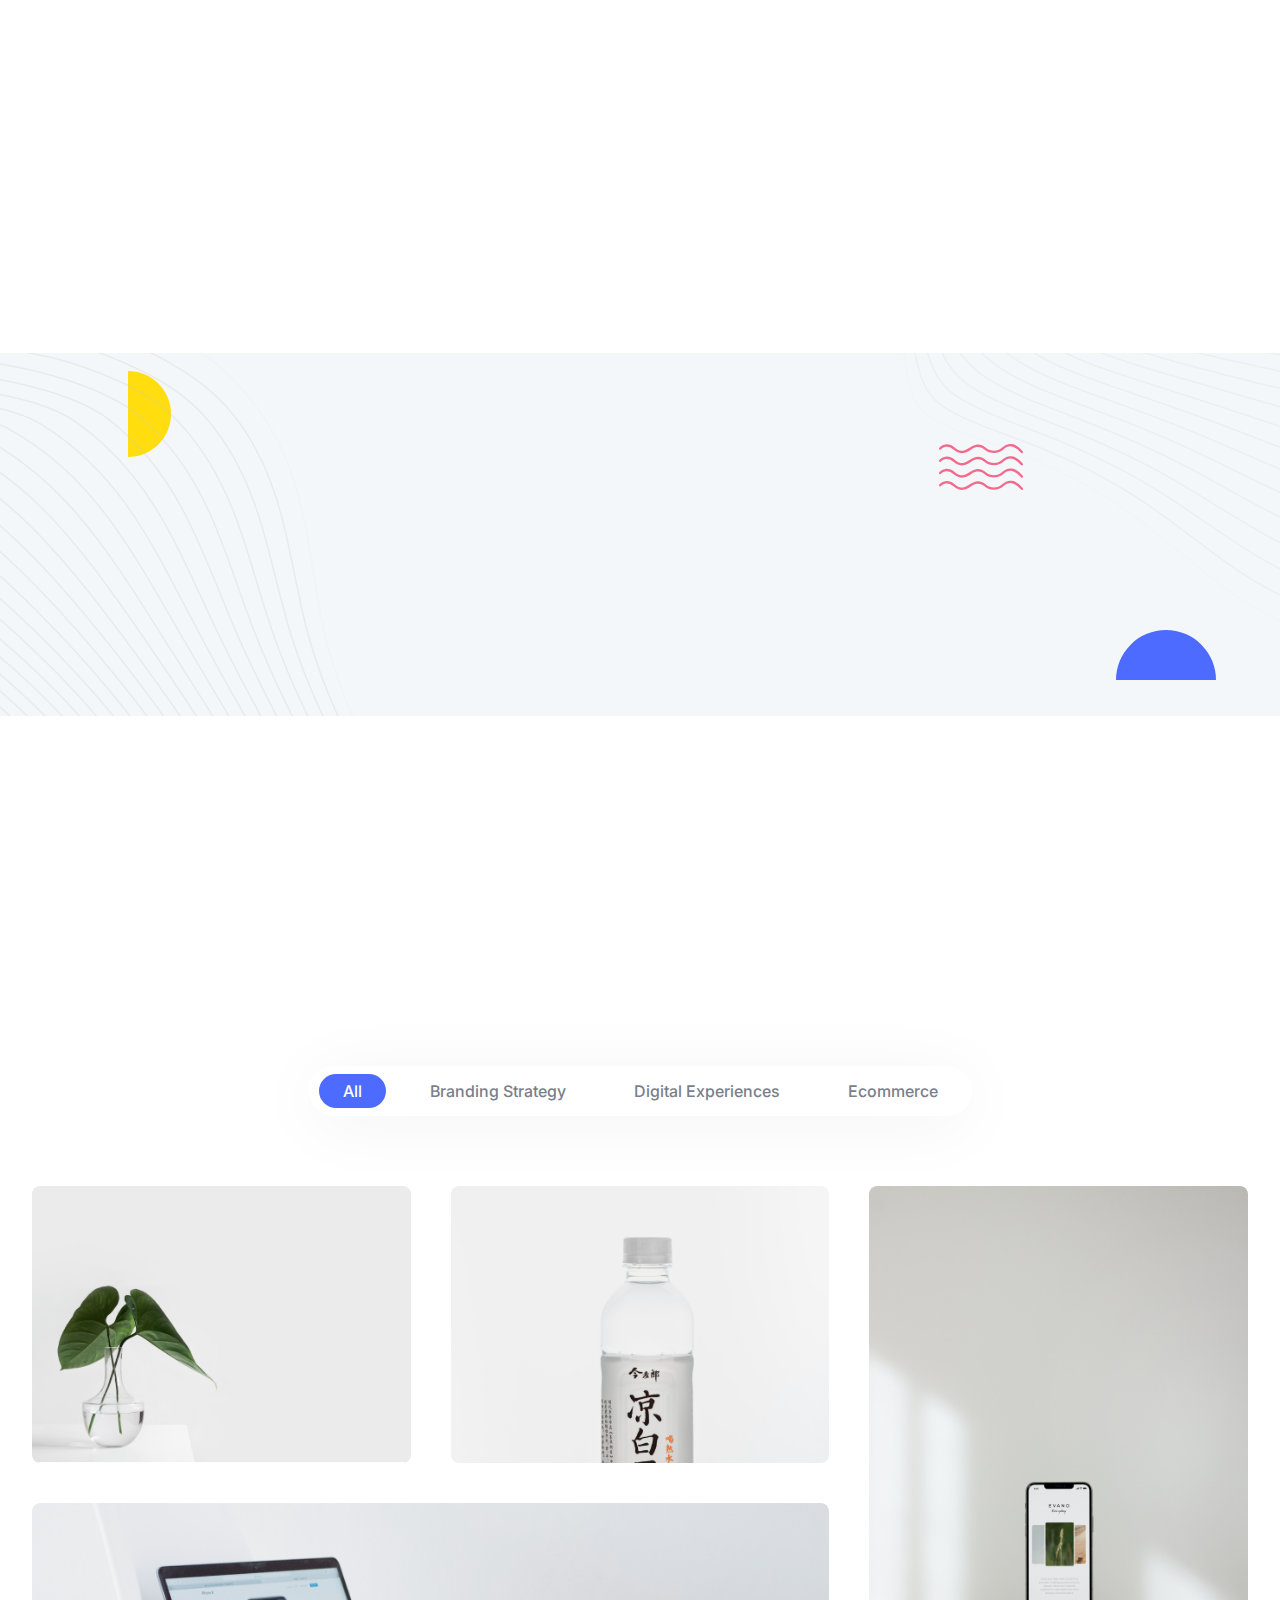
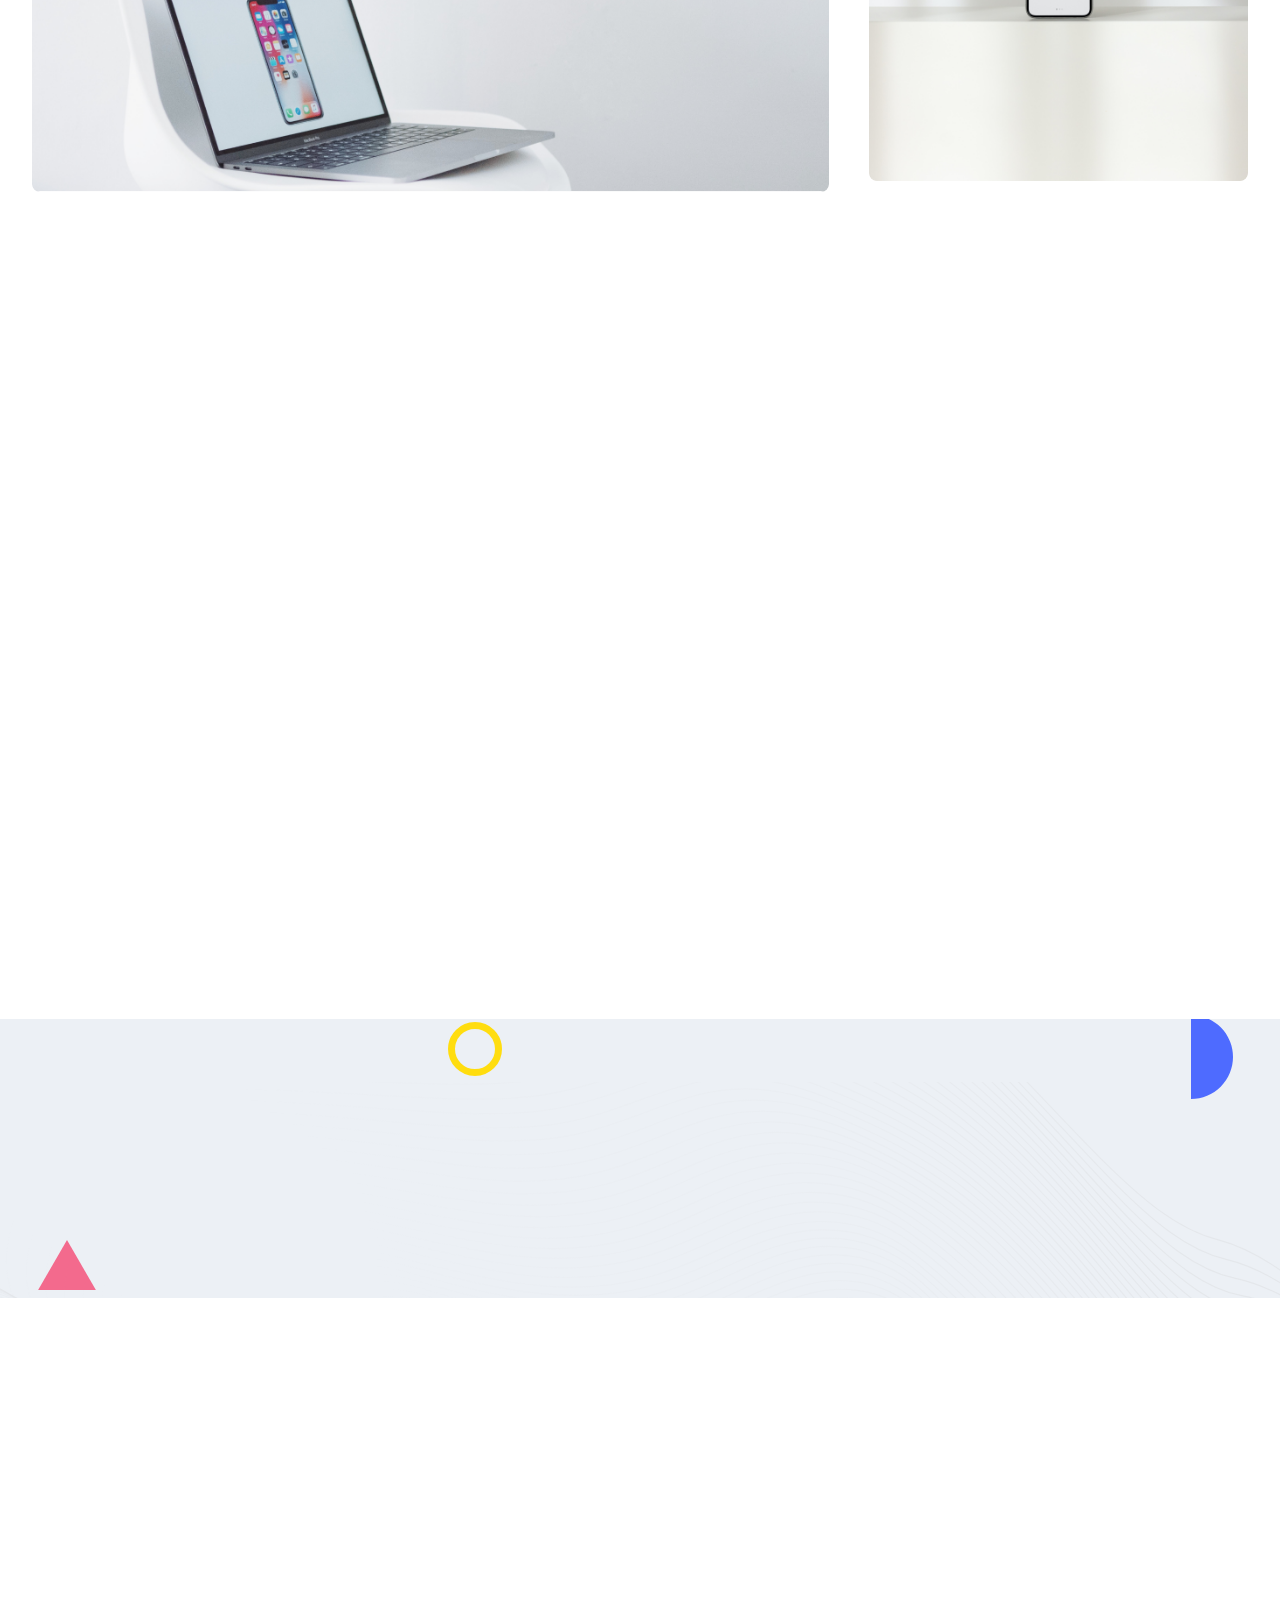
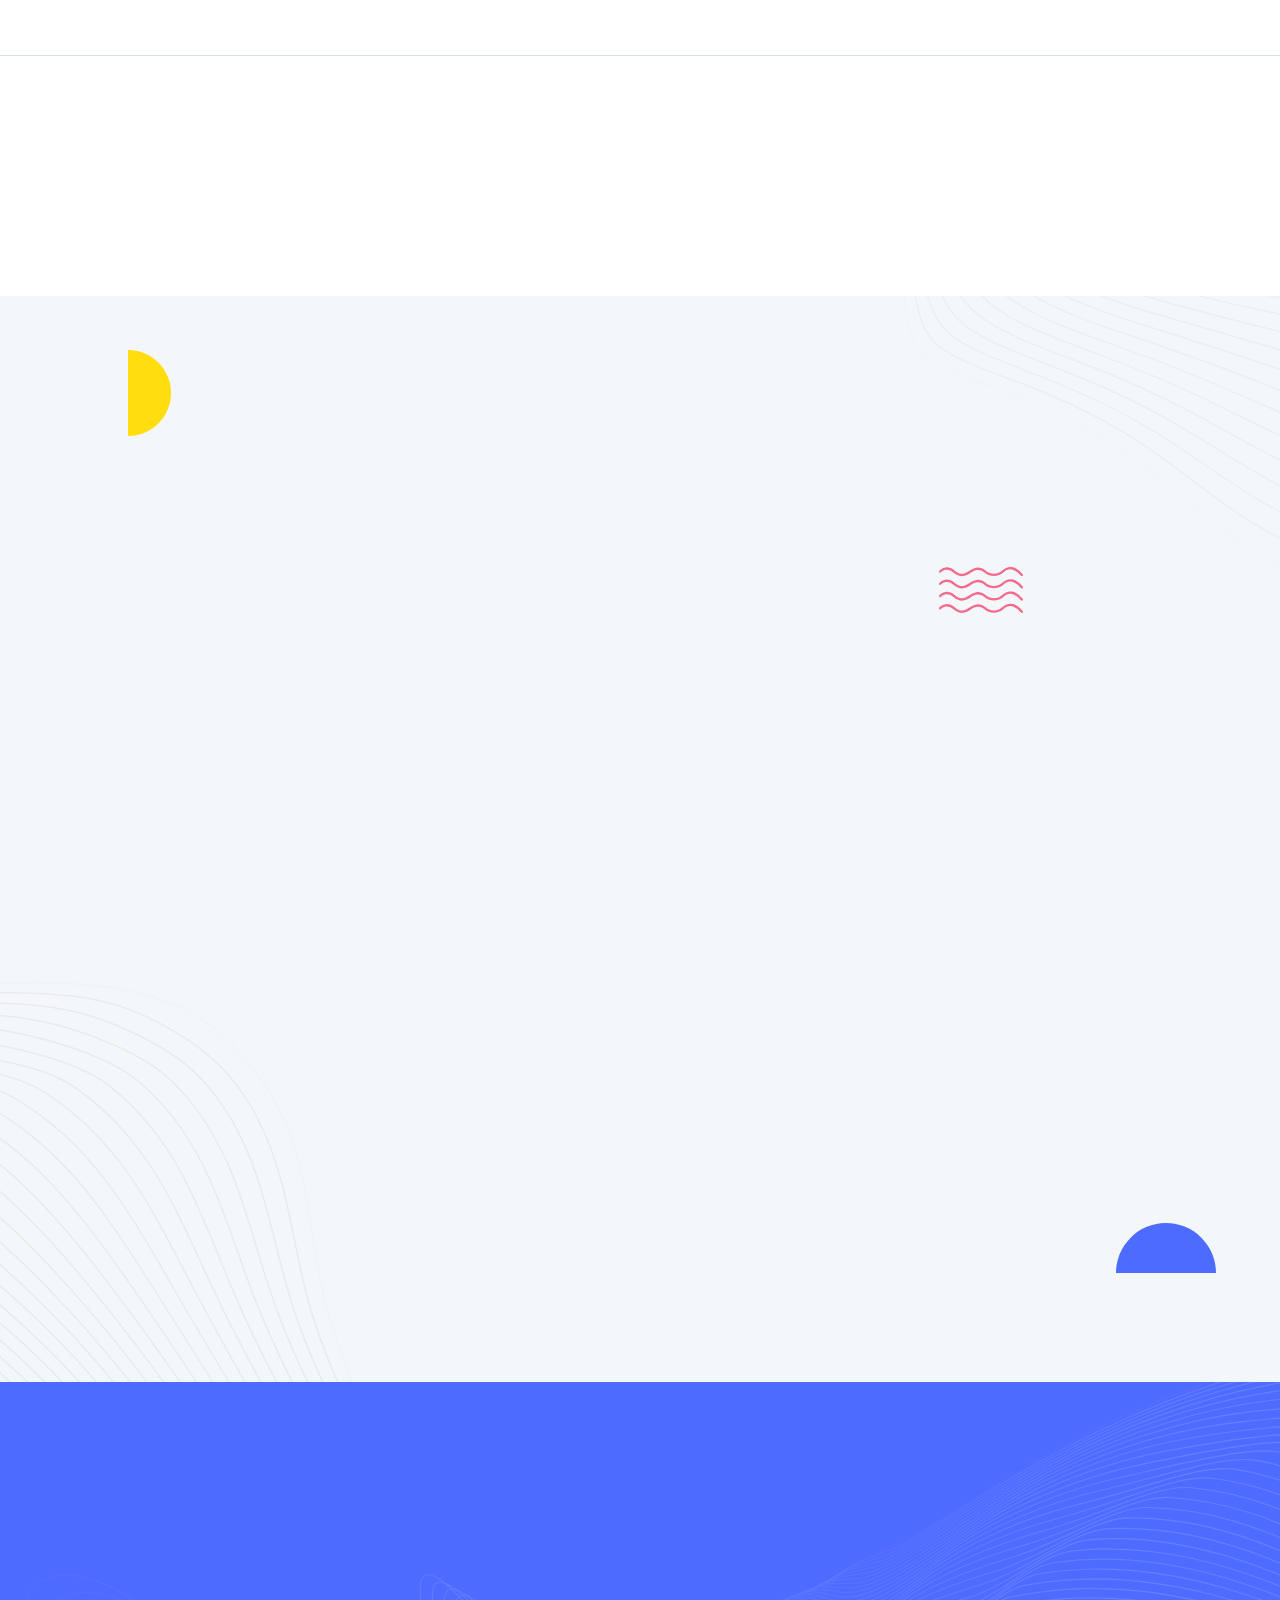
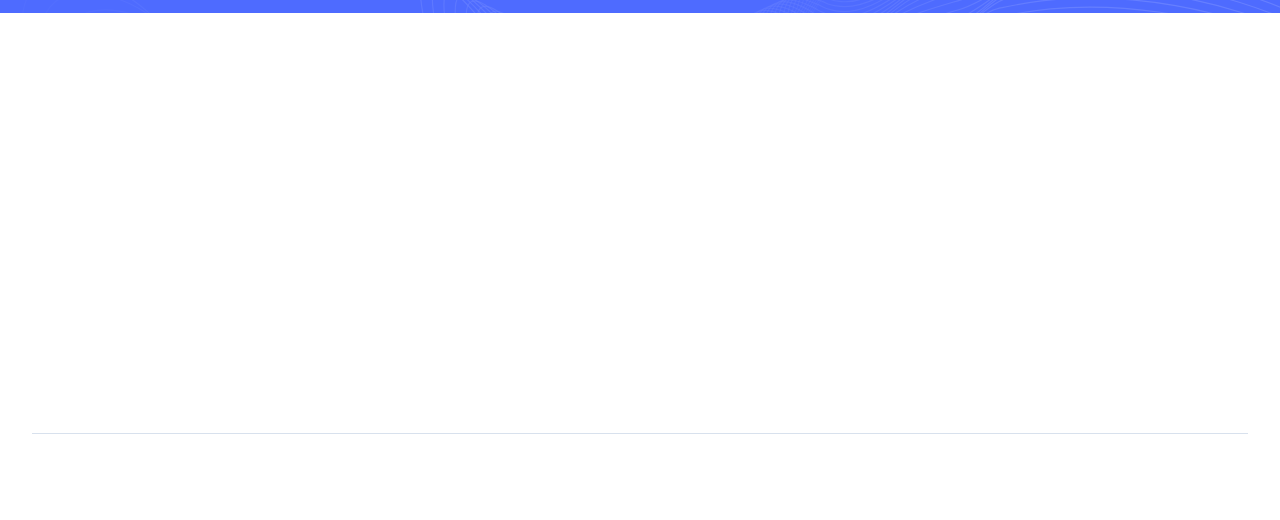
==== commit 29276824: "updated hero line" ====
--- a/index.html
+++ b/index.html
@@ -157,9 +157,7 @@
                 AI Automation Agency - Make AI Work for Your Business
               </h1>
               <p class="fq">
-                Automate your processes by leveraging the power of AI and No
-                Code tools. Cut costs, earn more, and focus on the highest-value
-                activities.
+                Streamline Workflows, Automate Tasks, and Perform Better with AI. Cut Costs + Earn more to focus on the highest-value activities.
               </p>
 
               <div class="tc tf yo zf mb">
